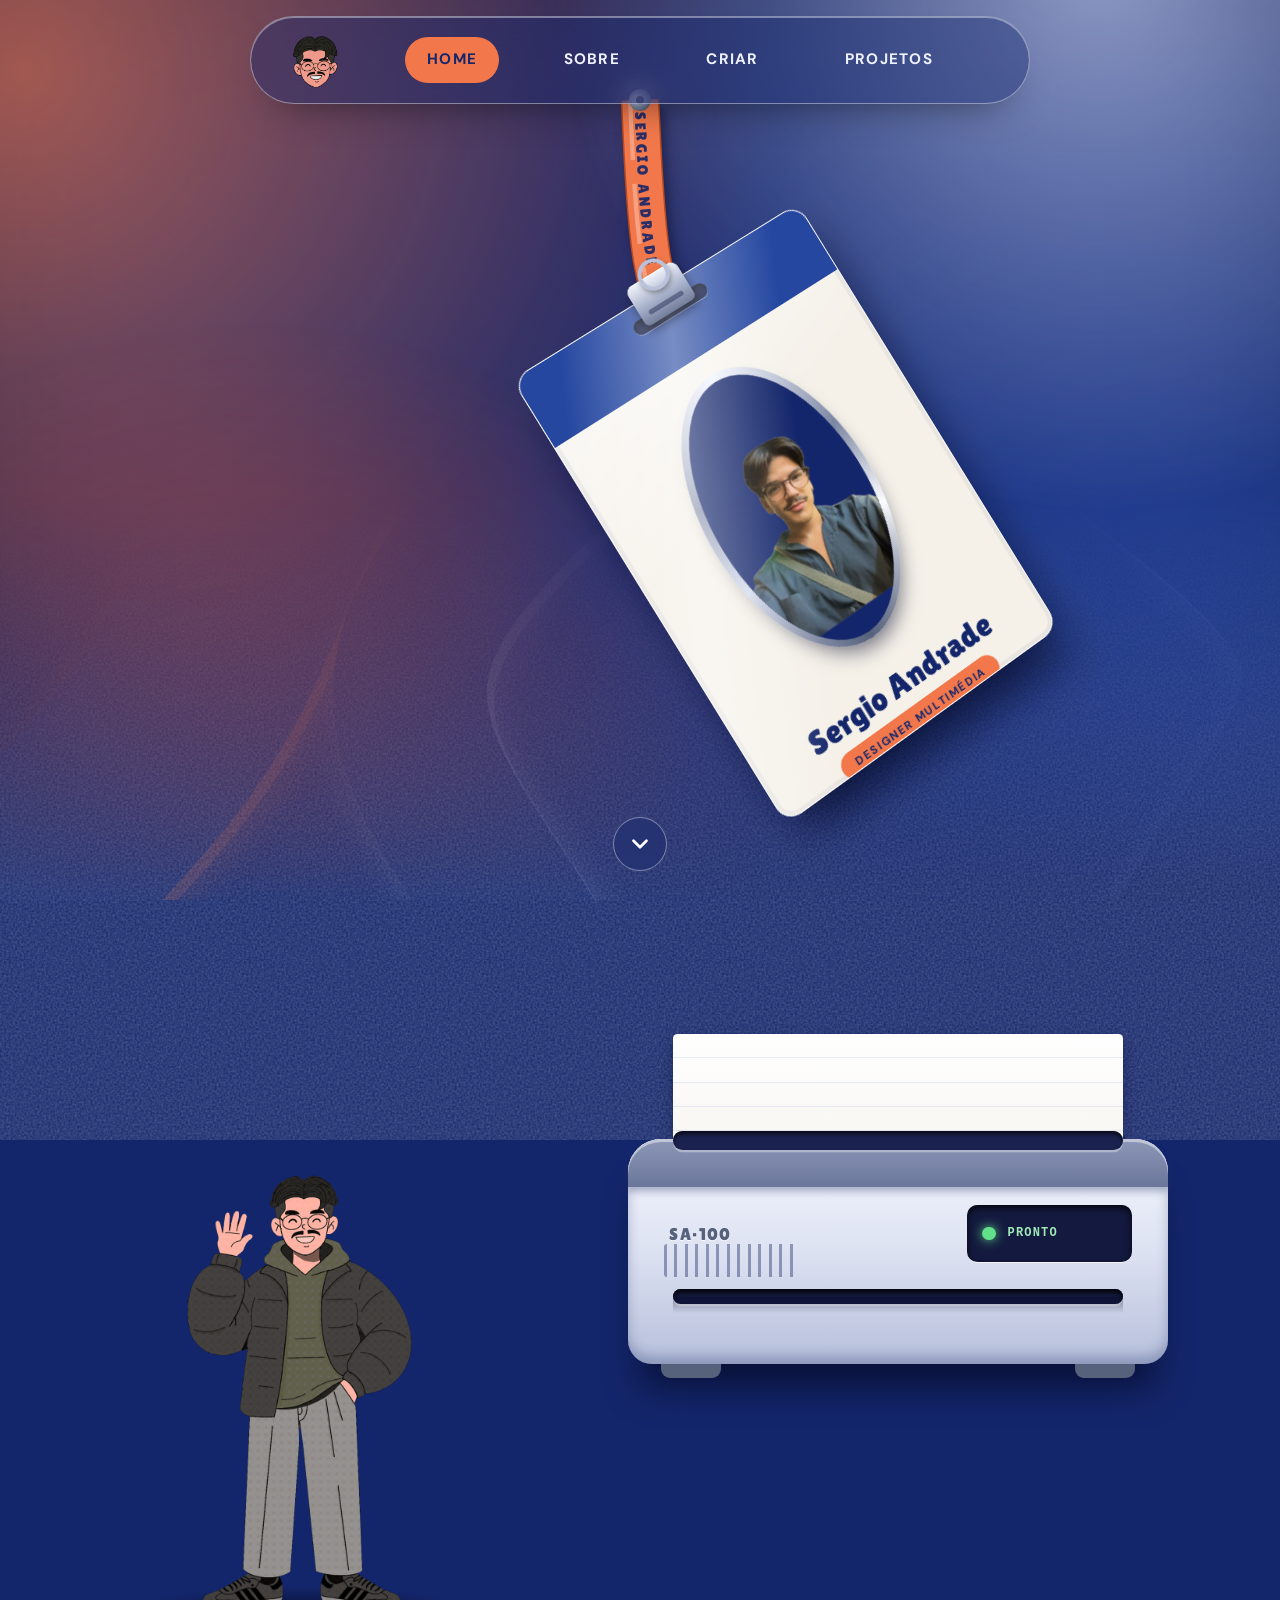
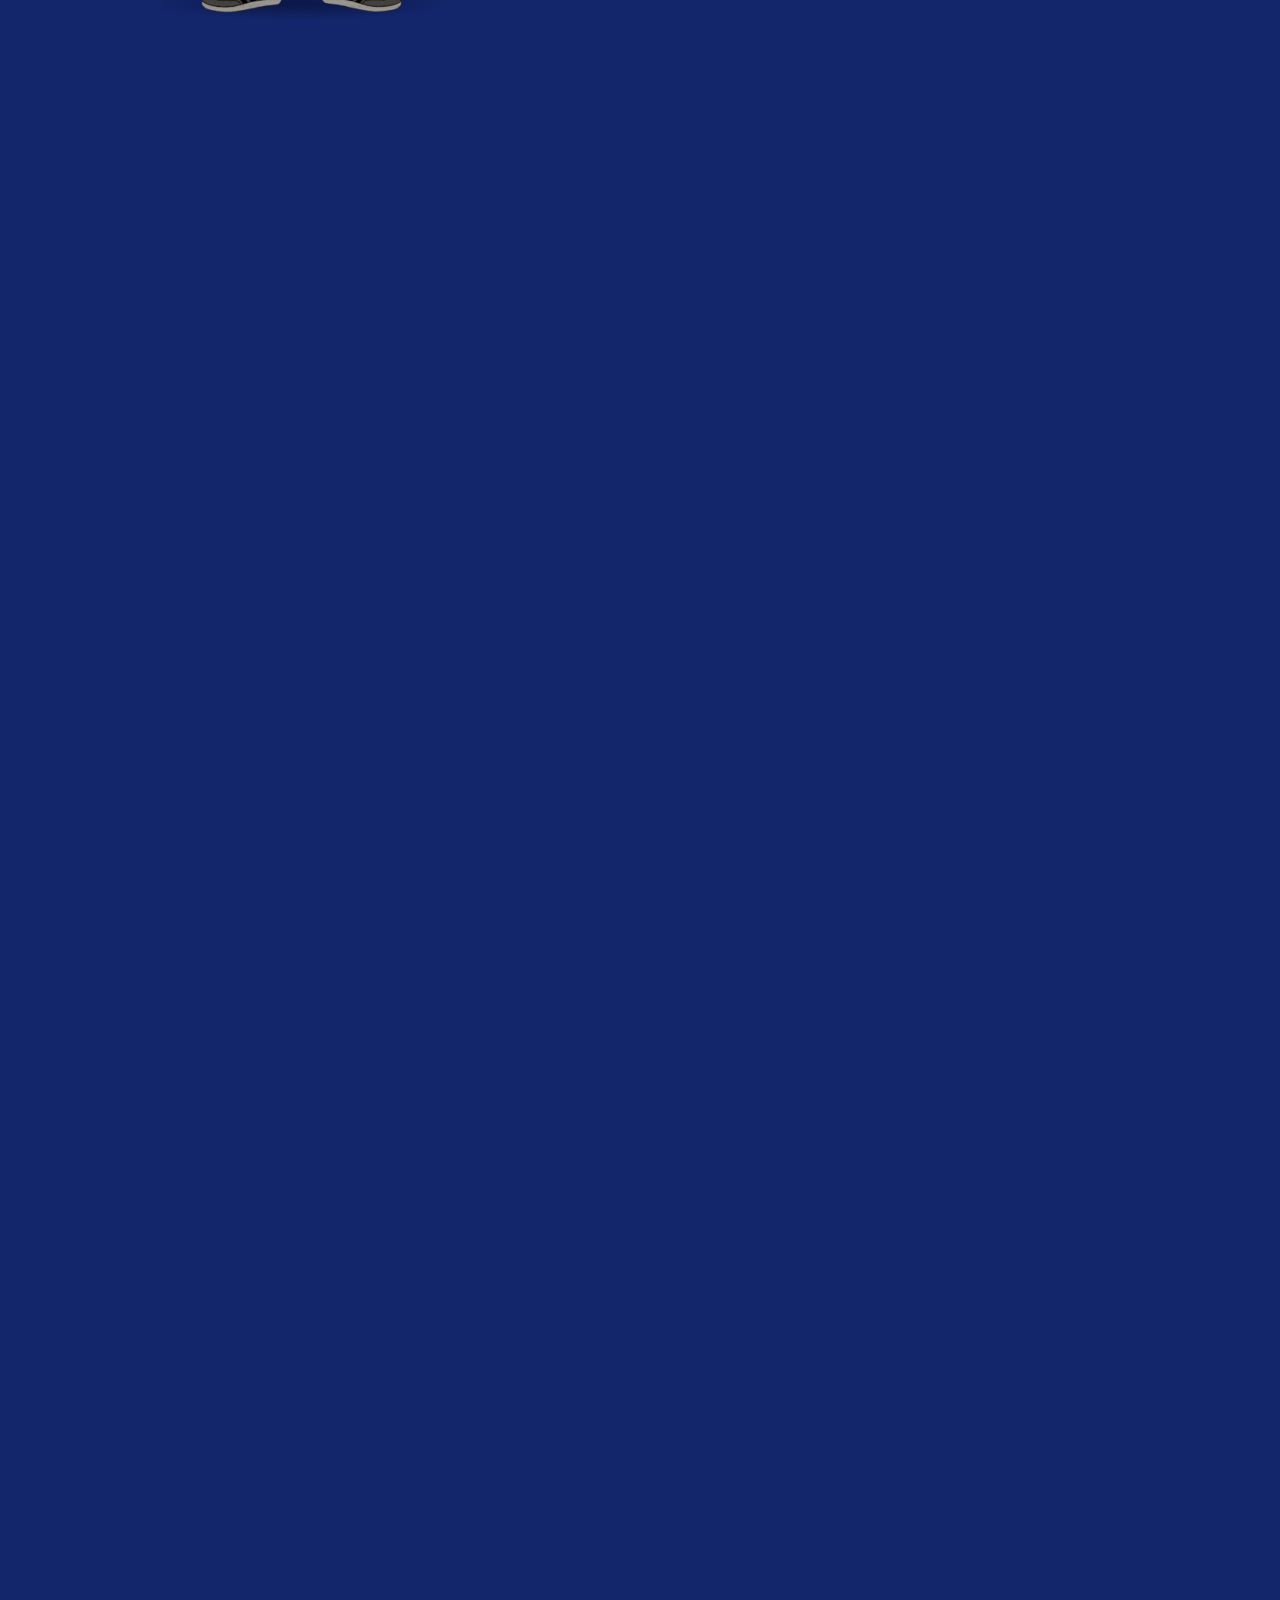
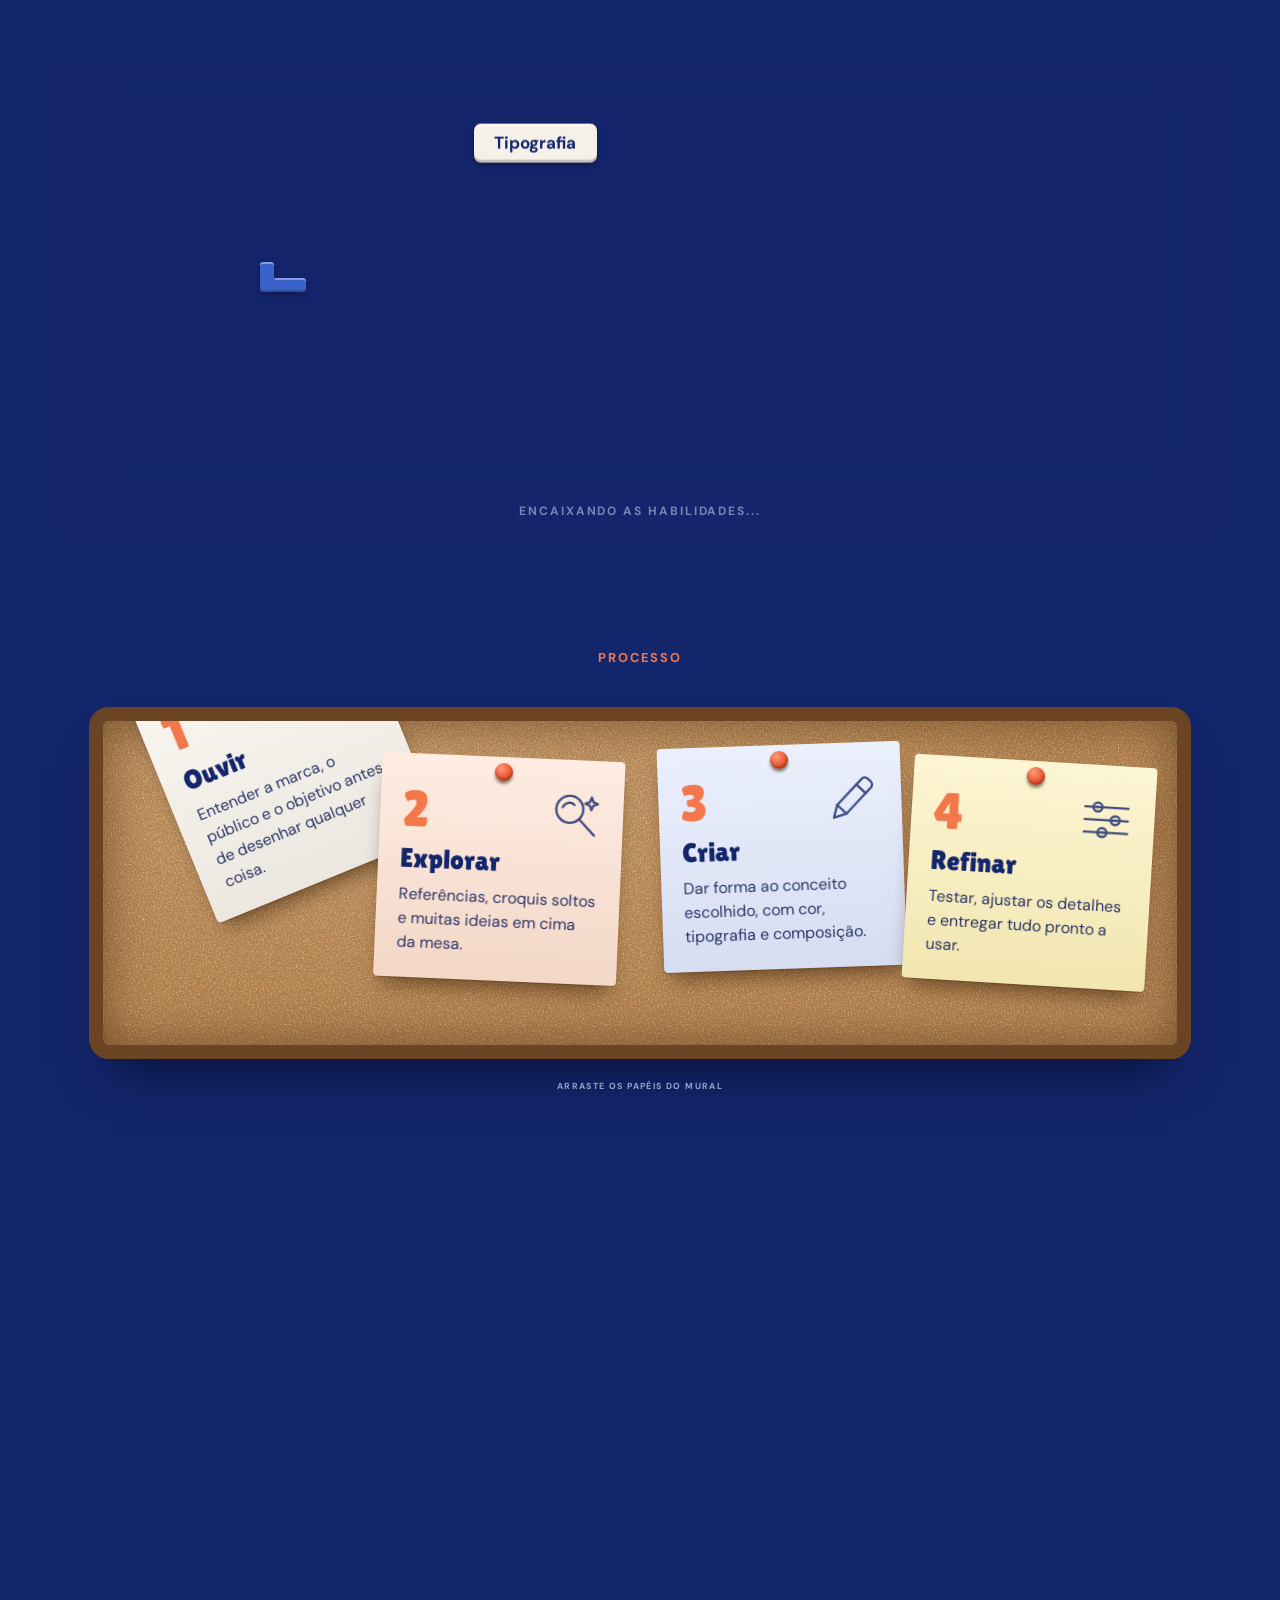
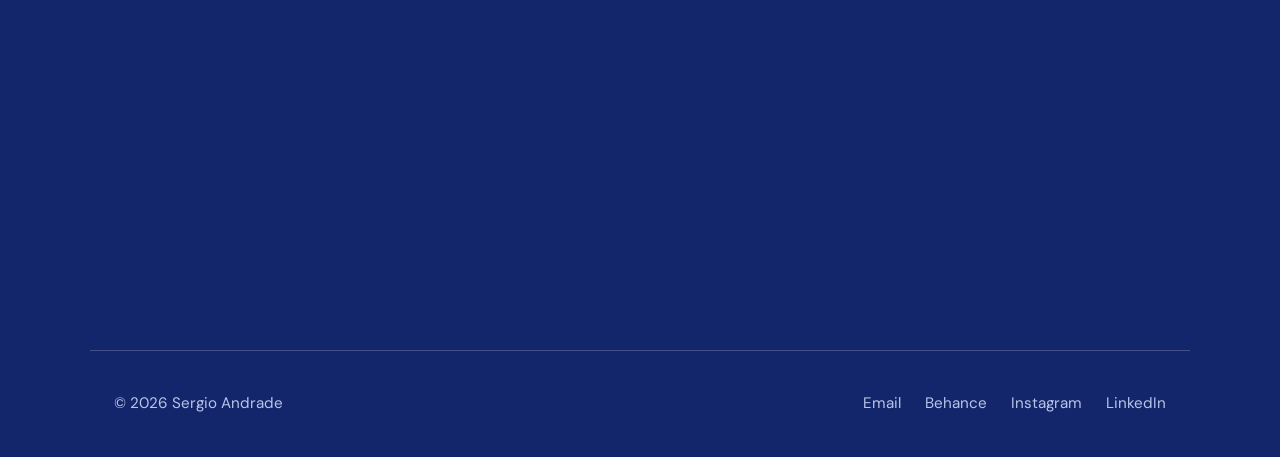
==== index.html @ f9511244 "maiores mudancas" ====
<!DOCTYPE html>
<html lang="pt">
<head>
  <meta charset="UTF-8">
  <meta name="viewport" content="width=device-width, initial-scale=1.0">
  <title>Sergio Andrade | Designer Multimédia</title>
  <meta name="description" content="Portfólio de Sergio Andrade, designer multimédia.">
  <link rel="icon" href="Assets/imgs/minha.logo.png">

  <link href="https://fonts.googleapis.com/css2?family=Lilita+One&family=DM+Sans:wght@400;500;700&display=swap" rel="stylesheet">
  <link rel="stylesheet" href="Assets/css/styles.css">

  
</head>
<body>

  <!-- FUNDO DE ONDAS (desenhado pelo JavaScript) -->
  <canvas id="ondas" class="ondas"></canvas>

  <!-- CURSOR PERSONALIZADO -->
  <div class="cursor" id="cursor">
    <div class="cursor-bola"><span class="cursor-texto">Ver</span></div>
  </div>

  <!-- MENU -->
  <header class="menu vidro">
    <a href="#home"><img class="logo" src="Assets/imgs/minha.logo.png" alt="Sergio Andrade"></a>

    <button class="botao-menu" id="botao-menu" aria-label="Abrir menu">☰</button>

    <nav id="links">
      <a href="#home">Home</a>
      <a href="#sobre">Sobre</a>
      <a href="#conversa">Criar</a>
      <a href="projetos.html">Projetos</a>
    </nav>
  </header>


  <!-- HOME -->
  <section id="home">
    <!-- PAREDE com luz de cima; o crachá está pendurado numa fita e projeta sombra -->
    <div class="parede" aria-hidden="true"></div>

    <div class="cracha-palco" id="crachaPalco">
      <svg class="corda" id="corda" aria-hidden="true">
        <defs>
          <radialGradient id="metalAncora" cx="35%" cy="30%" r="75%">
            <stop offset="0" stop-color="#fbfcff"/>
            <stop offset="0.55" stop-color="#9aa4c0"/>
            <stop offset="1" stop-color="#56617c"/>
          </radialGradient>
        </defs>
        <!-- fita do cordão: contorno, cor, brilho e o texto estampado -->
        <path class="fita-borda" data-fita fill="none"/>
        <path class="fita-corpo" data-fita fill="none"/>
        <path class="fita-brilho" data-fita fill="none"/>
        <path id="fitaGuia" data-fita fill="none" stroke="none"/>
        <text class="fita-texto"><textPath href="#fitaGuia" startOffset="6%">SERGIO ANDRADE · DESIGNER MULTIMÉDIA · SERGIO ANDRADE · DESIGNER MULTIMÉDIA · SERGIO ANDRADE ·</textPath></text>
        <!-- prego na parede onde a fita está presa -->
        <circle id="cordaAncora" r="11" fill="url(#metalAncora)"/>
        <circle id="cordaAncora2" r="4" fill="#3b4568"/>
      </svg>

      <div class="cracha" id="cracha">
        <div class="cracha-sombra" id="crachaSombra"></div>

        <div class="cracha-giro" id="crachaGiro" tabindex="0" aria-label="Crachá de Sergio Andrade. Clica ou carrega em Enter para virar.">

          <!-- FRENTE -->
          <div class="cara cara-frente">
            <div class="cracha-banda">
              <span class="cracha-furo"></span>
              <p class="cracha-topo"></p>
            </div>
            <div class="cracha-corpo">
              <div class="cracha-foto">
                <img src="Assets/imgs/minha foto perfil.png" alt="Foto de Sergio Andrade" draggable="false">
              </div>
              <h1 class="cracha-nome">Sergio Andrade</h1>
              <p class="cracha-funcao">Designer multimédia</p>
              <div class="cracha-fim">
                <div class="cracha-barras"></div>
                <p class="cracha-dica">Clica para virar ↻</p>
              </div>
            </div>
          </div>

          <!-- VERSO -->
          <div class="cara cara-verso">
            <div class="cracha-banda cracha-banda-laranja">
              <span class="cracha-furo"></span>
              <p class="cracha-topo">Contatos</p>
            </div>
            <div class="cracha-corpo">
              <h2 class="cracha-titulo">Vamos conversar?</h2>
              <p class="cracha-lema">Experimentar, testar e evoluir.</p>
              <ul class="cracha-lista">
                <li><small>Email</small><a href="Sergioa.sf@icloud.com">Sergioa.sf@icloud.com</a></li>
                <li><small>Behance</small><a href="https://www.behance.net/sergioasf" target="_blank" rel="noopener">behance.net/sergioasf</a></li>
                <li><small>Instagram</small><a href="https://www.instagram.com/bysergio.a/" target="_blank" rel="noopener">@bysergio.a</a></li>
                <li><small>LinkedIn</small><a href="https://www.linkedin.com/in/sergioasf/" target="_blank" rel="noopener">in/sergioasf</a></li>
              </ul>
              <div class="cracha-fim">
                <div class="cracha-barras"></div>
                <p class="cracha-dica">Clica para virar ↻</p>
              </div>
            </div>
          </div>
        </div>

        <!-- Mola metálica por cima (não vira com o crachá) -->
        <div class="cracha-clip" aria-hidden="true"></div>
      </div>
    </div>

    <!-- Seta que leva ao Sobre -->
    <a href="#sobre" class="seta-baixo" aria-label="Ver sobre mim">
      <svg viewBox="0 0 24 24" width="26" height="26" fill="none" stroke="currentColor" stroke-width="2.5" stroke-linecap="round" stroke-linejoin="round">
        <path d="M6 9l6 6 6-6"/>
      </svg>
    </a>
  </section>

  <!-- SOBRE -->
  <section id="sobre">
    <!-- Palco fixo: a página pára aqui e o scroll controla a impressão -->
    <div class="sobre-palco">
    <div class="sobre-layout">
      <!-- Lado esquerdo: o teu gif com sombra no chão -->
      <div class="sobre-personagem entrada-esquerda">
        <img class="sobre-gif" src="Assets/imgs/meu.gif.gif" alt="Animação do meu personagem">
      </div>

      <!-- Lado direito: impressora. O scroll puxa a folha e imprime o texto -->
      <div class="impressora entrada-direita">
        <div class="imp-cena" id="impCena">

          <!-- Folha em branco (sai por trás da impressora) -->
          <div class="imp-folha" id="impFolha" aria-hidden="true"></div>

          <!-- Corpo da impressora -->
          <div class="imp-corpo" id="impCorpo">
            <span class="imp-bocal"></span>
            <div class="imp-tampa"></div>
            <span class="imp-marca">SA&middot;100</span>
            <div class="imp-ventilas"></div>
            <div class="imp-painel">
              <span class="imp-led"></span>
              <span class="imp-lcd" id="impLcd">PRONTO</span>
            </div>
            <span class="imp-fenda"></span>
          </div>

          <!-- Folha impressa (sai pela fenda da frente) -->
          <div class="imp-saida" id="impSaida">
            <div class="imp-papel" id="impPapel">
              <p class="rotulo">Sobre mim</p>
              <h2>Olá, sou o Sergio</h2>
              <p>O design, para mim, é uma forma de transformar ideias em experiências visuais. É explorar, experimentar e encontrar novas maneiras de comunicar aquilo que nem sempre precisa de ser dito com palavras.</p>
              <p>Mais do que seguir uma fórmula, acredito no processo de experimentar, testar e evoluir. Cada projeto é uma oportunidade de aprender algo novo.</p>
              <p class="imp-assinatura">Sergio</p>
            </div>
          </div>
        </div>
      </div>
    </div>
    </div>
  </section>

  <!-- O QUE FAÇO 
  <section id="servicos" class="sobre-extra">
    <div class="titulo-secao entrada-baixo">
      <p class="rotulo">O que faço</p>
      <h2>Design com intenção</h2>
    </div>

    <div class="grelha-servicos">
      <article class="servico vidro entrada-baixo">
        <span class="servico-numero">01</span>
        <h3>Identidade visual</h3>
        <p>Logótipos e sistemas de marca com personalidade, pensados para funcionar em qualquer lugar.</p>
      </article>

      <article class="servico vidro entrada-baixo">
        <span class="servico-numero">02</span>
        <h3>Ilustração</h3>
        <p>Personagens e ilustrações autorais que dão voz e carácter a uma marca ou a uma história.</p>
      </article>

      <article class="servico vidro entrada-baixo">
        <span class="servico-numero">03</span>
        <h3>Cartazes</h3>
        <p>Afiches e peças gráficas com tipografia forte e composição que se destaca à primeira vista.</p>
      </article>

      <article class="servico vidro entrada-baixo">
        <span class="servico-numero">04</span>
        <h3>Design editorial</h3>
        <p>Livros, revistas e peças em que o texto e a imagem se organizam de forma clara e bonita.</p>
      </article>
    </div>
  </section>-->

  <!-- HABILIDADES -->
  <section id="habilidades" class="sobre-extra">
    <div class="titulo-secao entrada-baixo">
      <p class="rotulo">Habilidades</p>
    </div>

    <div class="caixa-tags-ext entrada-baixo">
      <div class="caixa-tags vidro" id="caixaTags">
        <!--
          COMO ADICIONAR UMA HABILIDADE:
          copia uma linha <li> abaixo e muda só o texto. Cada <li> vira uma peça do Tetris.
          data-forma escolhe o formato da peça: I, O, T, L, J, S ou Z
          (podes deixar o data-forma de fora e o site escolhe sozinho).
        -->
        <ul class="tags-lista" id="tagsLista" aria-label="Habilidades">
          <li class="tag" data-forma="L">Identidade visual</li>
          <li class="tag" data-forma="T">Branding</li>
          <li class="tag" data-forma="J">Ilustrações</li>
          <li class="tag" data-forma="S">Design editorial</li>
          <li class="tag" data-forma="L">UX</li>
          <li class="tag" data-forma="J">UI</li>
          <li class="tag" data-forma="Z">Motion design</li>
          <li class="tag" data-forma="J">Marketing digital</li>
          <li class="tag" data-forma="L">Cartazes</li>
          <li class="tag" data-forma="I">Tipografia</li>
          <li class="tag" data-forma="T">Programação</li>
          <li class="tag" data-forma="L">Landing pages</li>
          <li class="tag" data-forma="T">Idealização de marca</li>
        </ul>
      </div>
      <p class="tags-dica" id="tagsDica">Cada habilidade é uma peça</p>
    </div>
  </section>




        

  <!-- PROCESSO -->
  <section id="processo" class="sobre-extra">
    <div class="titulo-secao entrada-baixo">
      <p class="rotulo">Processo</p>
    </div>

    <!--
      MURAL DO PROCESSO: cada <li> vira um papel preso na cortiça.
      Para adicionar um passo, copia um <li> e muda o texto.
      data-icone escolhe o desenho à mão: ouvir, explorar, criar ou refinar.
    -->
    <ol class="processo-lista">
      <li class="passo vidro entrada-baixo" data-icone="ouvir">
        <span class="passo-numero">1</span>
        <h3>Ouvir</h3>
        <p>Entender a marca, o público e o objetivo antes de desenhar qualquer coisa.</p>
      </li>
      <li class="passo vidro entrada-baixo" data-icone="explorar">
        <span class="passo-numero">2</span>
        <h3>Explorar</h3>
        <p>Referências, croquis soltos e muitas ideias em cima da mesa.</p>
      </li>
      <li class="passo vidro entrada-baixo" data-icone="criar">
        <span class="passo-numero">3</span>
        <h3>Criar</h3>
        <p>Dar forma ao conceito escolhido, com cor, tipografia e composição.</p>
      </li>
      <li class="passo vidro entrada-baixo" data-icone="refinar">
        <span class="passo-numero">4</span>
        <h3>Refinar</h3>
        <p>Testar, ajustar os detalhes e entregar tudo pronto a usar.</p>
      </li>
    </ol>
  </section>

  <!-- BOTÃO SECUNDÁRIO: VER PROJETOS (Fora dos blocos) -->
  <section class="secao-botao-projetos entrada-baixo">
    <a class="botao botao-vidro botao-grande" href="projetos.html">Ver projetos</a>
  </section>

  <!-- CONVITE FINAL -->
  <section id="conversa" class="sobre-extra">
    <div class="cta correio vidro entrada-baixo">

      <!-- Contacto direto: fica sempre visível, sem precisar de girar nada -->
      <div class="correio-texto">
        <h2>Vamos criar algo juntos?</h2>
        <p>Tem um projeto em mente? Conta a sua ideia e vemos como desenvolver ela!</p>
        <div class="cta-botoes">
          <a class="botao" href="mailto:o-teu-email@exemplo.com">Enviar email</a>
          <a class="botao botao-vidro" href="https://www.behance.net/sergioasf" target="_blank" rel="noopener">Ver Behance</a>
        </div>
        <p class="correio-dica" id="correioDica">Gire a manivela do correio &#8635;</p>
      </div>

      <!-- Caixa de correio com manivela -->
      <div class="correio-cena" id="correioCena">
        <svg class="correio-svg" id="correioSvg" viewBox="0 -70 440 510" aria-hidden="true" focusable="false">
          <defs>
            <linearGradient id="gAzul" x1="0" y1="0" x2="1" y2="1">
              <stop offset="0" stop-color="#3a62c8"/>
              <stop offset="0.55" stop-color="#2547a0"/>
              <stop offset="1" stop-color="#14266b"/>
            </linearGradient>
            <linearGradient id="gMadeira" x1="0" y1="0" x2="1" y2="0">
              <stop offset="0" stop-color="#9a6a3c"/>
              <stop offset="0.5" stop-color="#7a4e2a"/>
              <stop offset="1" stop-color="#5a371c"/>
            </linearGradient>
            <radialGradient id="gMetal" cx="0.35" cy="0.3" r="0.8">
              <stop offset="0" stop-color="#fbfcff"/>
              <stop offset="0.5" stop-color="#9aa4c0"/>
              <stop offset="1" stop-color="#56617c"/>
            </radialGradient>
            <radialGradient id="gLaranja" cx="0.35" cy="0.3" r="0.8">
              <stop offset="0" stop-color="#ffb08f"/>
              <stop offset="0.55" stop-color="#f2784b"/>
              <stop offset="1" stop-color="#b3431c"/>
            </radialGradient>
            <clipPath id="cortaCarta"><rect x="-20" y="-120" width="480" height="218"/></clipPath>
          </defs>

          <ellipse cx="175" cy="428" rx="125" ry="11" fill="rgba(5,10,40,0.35)"/>

          <!-- poste -->
          <rect x="155" y="262" width="40" height="166" fill="url(#gMadeira)"/>
          <rect x="150" y="258" width="50" height="14" rx="3" fill="#5a371c"/>

          <g id="correioTremer">
            <!-- corpo -->
            <path d="M40 270 V160 C40 110 95 88 175 88 C255 88 310 110 310 160 V270 Z" fill="url(#gAzul)"/>
            <path d="M52 262 V162 C52 122 100 102 175 102" fill="none" stroke="rgba(255,255,255,0.22)" stroke-width="6" stroke-linecap="round"/>
            <path d="M40 252 H310 V270 H40 Z" fill="rgba(0,0,0,0.25)"/>
            <path d="M70 262 V168 C70 138 110 122 175 122 C240 122 280 138 280 168 V262" fill="none" stroke="rgba(255,255,255,0.18)" stroke-width="3"/>
            <rect x="105" y="188" width="140" height="38" rx="6" fill="#e8c36a" stroke="#a87a1e" stroke-width="2"/>
            <text x="175" y="216" text-anchor="middle" font-family="'Lilita One', sans-serif" font-size="25" fill="#7a4e2a" letter-spacing="2">CORREIO</text>

            <!-- fenda por onde saem as cartas -->
            <ellipse cx="175" cy="94" rx="62" ry="7" fill="#0b1442"/>
            <ellipse cx="175" cy="92.5" rx="62" ry="5" fill="none" stroke="rgba(255,255,255,0.3)" stroke-width="1.5"/>

            <!-- carta: só se vê acima da fenda -->
            <g clip-path="url(#cortaCarta)">
              <g id="cartaSVG">
                <rect x="127" y="100" width="96" height="120" rx="3" fill="#f5f1e9" stroke="rgba(20,38,107,0.3)"/>
                <path d="M127 100 L175 150 L223 100" fill="none" stroke="rgba(20,38,107,0.25)" stroke-width="1.5"/>
                <circle cx="175" cy="150" r="13" fill="#e8532c"/>
                <circle cx="175" cy="150" r="8" fill="none" stroke="rgba(255,255,255,0.5)"/>
                <rect x="196" y="106" width="20" height="24" fill="#f2784b"/>
                <rect x="199" y="109" width="14" height="18" fill="none" stroke="rgba(255,255,255,0.7)" stroke-dasharray="2 2"/>
              </g>
            </g>

            <!-- bandeira: sobe quando a carta sai -->
            <g id="bandeira">
              <rect x="36" y="205" width="8" height="78" rx="3" fill="#b9c2dc"/>
              <rect x="25" y="270" width="30" height="20" rx="3" fill="#f2784b"/>
            </g>
            <circle cx="40" cy="205" r="7" fill="url(#gMetal)"/>

            <!-- manivela -->
            <path id="manivelaDica" d="M371.3 153.6 A80 80 0 0 1 371.3 256.4" fill="none" stroke="#f2784b" stroke-width="3" stroke-dasharray="4 7" stroke-linecap="round"/>
            <path id="manivelaSeta" d="M362 262 L374 258 L368 247" fill="none" stroke="#f2784b" stroke-width="3" stroke-linecap="round" stroke-linejoin="round"/>
            <circle cx="310" cy="205" r="30" fill="url(#gMetal)" stroke="#3b4568" stroke-width="2"/>
            <g id="manivelaGira">
              <rect x="302" y="198" width="66" height="14" rx="7" fill="url(#gMetal)" stroke="#3b4568" stroke-width="1.5"/>
              <circle cx="368" cy="205" r="14" fill="url(#gLaranja)" stroke="#7a2e10" stroke-width="1.5"/>
              <circle cx="364" cy="200" r="4" fill="rgba(255,255,255,0.55)"/>
            </g>
            <circle cx="310" cy="205" r="9" fill="#2b3566"/>
          </g>
        </svg>

        <!-- área onde se pega na manivela (rato, dedo ou teclado) -->
        <div class="manivela-alvo" id="manivelaAlvo" role="button" tabindex="0"
             aria-label="Girar a manivela para tirar uma carta do correio"></div>
      </div>
    </div>

    <!-- Carta ampliada. Para mudar o conteúdo, edita os <article> abaixo. -->
    <div class="carta-overlay" id="cartaOverlay" aria-hidden="true">
      <div class="carta" id="carta" role="dialog" aria-modal="true" aria-label="Carta do correio">
        <div class="carta-fechada" aria-hidden="true"><span class="carta-selo">S</span></div>
        <div class="carta-aberta">
          <button type="button" class="carta-fechar" id="cartaFechar" aria-label="Fechar carta">&times;</button>

          <!-- Carta 1: contactos -->
          <article class="carta-conteudo">
            <p class="rotulo">Carta 1 &middot; Contactos</p>
            <h2>Vamos criar algo juntos?</h2>
            <p>Me conta a sua ideia. Respondo assim que possível.</p>
            <ul class="carta-contactos">
              <li>
                <small>Email</small>
                <a href="mailto:o-teu-email@exemplo.com">Sergioa.sf@icloud.com</a>
                <button type="button" class="carta-copiar" data-copiar="o-teu-email@exemplo.com">Copiar</button>
              </li>
              <li><small>Behance</small><a href="https://www.behance.net/sergioasf" target="_blank" rel="noopener">behance.net/sergioasf</a></li>
              <li><small>Instagram</small><a href="https://www.instagram.com/bysergio.a/" target="_blank" rel="noopener">@bysergio.a</a></li>
              <li><small>LinkedIn</small><a href="https://www.linkedin.com/in/sergioasf/" target="_blank" rel="noopener">in/sergioasf</a></li>
            </ul>
            <p class="carta-assinatura">Sergio</p>
          </article>

          <!-- Carta 2: projetos -->
          <article class="carta-conteudo" hidden>
            <p class="rotulo">Carta 2 &middot; Projetos</p>
            <h2>Quer ver o que já fiz?</h2>
            <p>Identidades, ilustrações, cartazes e mais. Passa pela galeria de projetos e vê como cada ideia ganhou forma.</p>
            <a class="botao carta-botao" href="projetos.html">Ver projetos</a>
            <p class="carta-assinatura">Sergio</p>
          </article>
        </div>
      </div>
    </div>
  </section>



  <!-- RODAPÉ -->
  <footer>
    <p>© <span id="ano"></span> Sergio Andrade</p>
    <nav class="redes">
      <a href="mailto:o-teu-email@exemplo.com">Email</a>
      <a href="https://www.behance.net/sergioasf" target="_blank" rel="noopener">Behance</a>
      <a href="https://www.instagram.com/bysergio.a/?utm_source=ig_web_button_share_sheet" target="_blank" rel="noopener">Instagram</a>
      <a href="https://www.linkedin.com/in/sergioasf/" target="_blank" rel="noopener">LinkedIn</a>
    </nav>
  </footer>

  <script src="Assets/JS/script.js"></script>
</body>
</html>
---- Assets/css/styles.css ----
/* ---------- CORES E FONTES ---------- */
:root {
  --azul: #2547a0;
  --azul-escuro: #14266b;
  --laranja: #f2784b;
  --claro: #eef2ff;
  --lilas: #b9c4e8;

  --fonte-titulo: "Lilita One", sans-serif;
  --fonte-texto: "DM Sans", sans-serif;
}

/* ---------- BASE ---------- */
* {
  box-sizing: border-box;
  margin: 0;
  padding: 0;
}

html {
  scroll-behavior: smooth;
}

body {
  font-family: var(--fonte-texto);
  font-size: 18px;
  line-height: 1.7;
  color: var(--claro);
  background: var(--azul-escuro);
  overflow-x: hidden;
  position: relative;
}

/* Textura granulada */
body::before {
  content: "";
  position: fixed;
  inset: -240px 0;
  z-index: -1;
  pointer-events: none;
  opacity: 0.26;
  background-image: url("data:image/svg+xml,%3Csvg xmlns='http://www.w3.org/2000/svg' width='240' height='240'%3E%3Cfilter id='n'%3E%3CfeTurbulence type='fractalNoise' baseFrequency='.45' numOctaves='3' stitchTiles='stitch'/%3E%3CfeColorMatrix values='0 0 0 0 1 0 0 0 0 1 0 0 0 0 1 0 0 0 .9 0'/%3E%3C/filter%3E%3Crect width='100%25' height='100%25' filter='url(%23n)'/%3E%3C/svg%3E");
  transform: translateY(calc(var(--grao, 0px) * -1));
  will-change: transform;
}

/* ---------- ONDAS 3D NO FUNDO (desenhadas pelo JavaScript) ---------- */
.ondas {
  position: fixed;
  top: 0;
  left: 0;
  width: 100%;
  height: 100%;
  z-index: -2;
  pointer-events: none;
  opacity: 0.18;
  transition: opacity 0.6s ease;
}

/* Nas páginas com esta classe as ondas ficam escondidas */
.sem-circulos .ondas {
  opacity: 0;
}

/* ---------- ELEMENTOS GERAIS ---------- */
img {
  display: block;
  max-width: 100%;
}

a {
  color: inherit;
}

p {
  margin-bottom: 1rem;
}

::selection {
  background: var(--laranja);
  color: var(--azul-escuro);
}

a:focus-visible,
button:focus-visible {
  outline: 3px solid var(--laranja);
  outline-offset: 3px;
}

h2 {
  font-family: var(--fonte-titulo);
  font-weight: 400;
  color: #fff;
  font-size: 3.6rem;
  line-height: 1.05;
  margin-bottom: 1.5rem;
}

section {
  padding: 6rem 1.5rem;
  max-width: 1100px;
  margin: 0 auto;
  position: relative;
}

/* Rótulos: FERRAMENTAS e DESCRIÇÃO */
.rotulo,
.texto-projeto .descrip {
  font-family: var(--fonte-texto);
  font-size: 0.8rem;
  font-weight: 700;
  letter-spacing: 0.16em;
  line-height: 1.4;
  text-transform: uppercase;
  color: var(--laranja);
  margin-top: 0;
  margin-bottom: 0.6rem;
  text-align: center; /* <-- Adiciona esta linha */
  
}


/* ---------- EFEITO DE VIDRO ---------- */
.vidro {
  background: rgba(20, 38, 107, 0.4);
  border: 1px solid rgba(255, 255, 255, 0.4);
  border-radius: 32px;
  backdrop-filter: blur(14px);
  box-shadow:
    inset 0 1px 0 rgba(255, 255, 255, 0.4),
    0 20px 40px -25px rgba(0, 0, 0, 0.6);
}

/* ---------- MENU ---------- */
.menu {
  position: fixed;
  top: 16px;
  left: 50%;
  transform: translateX(-50%);
  z-index: 10;
  width: min(92%, 780px);
  height: 88px;
  padding: 0 2rem 0 7rem; /* Deixa espaço à esquerda para a logo */
  border-radius: 999px;
  display: flex;
  align-items: center;
  justify-content: flex-end; /* Empurra os links para o espaço da direita */
  transition: background 0.3s, box-shadow 0.3s;
}

.menu.rolou {
  background: rgba(20, 38, 107, 0.75);
  box-shadow:
    inset 0 1px 0 rgba(255, 255, 255, 0.4),
    0 20px 40px -20px rgba(0, 0, 0, 0.8);
}

.logo {
  position: absolute;
  left: 1.8rem;
  top: 50%;
  transform: translateY(-50%);
  height: 90px;
  width: auto;
}

.menu nav {
  position: static; /* Remove o posicionamento absoluto antigo */
  transform: none;
  display: flex;
  align-items: center;
  justify-content: space-evenly; /* Distribui os botões proporcionalmente no espaço livre */
  width: 100%;
}

.menu nav a {
  display: inline-block;
  padding: 0.6rem 1.4rem; /* Padding ligeiramente menor */
  border-radius: 999px;
  text-decoration: none;
  font-weight: 700;
  font-size: 0.95rem; /* Letras ligeiramente menores (era 1.1rem) */
  letter-spacing: 0.08em;
  text-transform: uppercase;
  transition: background 0.25s, color 0.25s;
}

.menu nav a:hover,
.menu nav a.ativo {
  background: var(--laranja);
  color: var(--azul-escuro);
}

.botao-menu {
  display: none;
  font-size: 1.6rem;
  color: var(--claro);
  background: none;
  border: none;
  cursor: pointer;
}


/* ---------- HOME ---------- */
#home {
  min-height: 100vh;
  display: flex;
  flex-direction: column;
  align-items: center;
  justify-content: center;
  gap: 1.5rem;
  text-align: center;
  padding: 7rem 1.5rem 6rem;
}

.nome {
  width: auto;
  height: clamp(110px, 24vh, 240px);
  max-width: 90%;
  object-fit: contain;
}

.etiqueta {
  padding: 0.6rem 1.8rem;
  margin: 2rem 0 0;  
  border-radius: 999px;
  font-size: 0.9rem;
  font-weight: 700;
  letter-spacing: 0.12em;
  text-transform: uppercase;
}

/* Foto circular */
/* ---------- HOME (Com perspetiva 3D) ---------- */
#home {
  /* ... (mantém o display flex, justify-center, etc. que já tinhas) ... */
  perspective: 1500px; /* Dá profundidade para o efeito de inclinação */
}

/* --- O Anel / Elemento Reativo Completo --- */
.anel {
  position: relative;
  width: clamp(160px, 32vh, 290px);   
  aspect-ratio: 1;
  padding: 12px;
  border-radius: 50%;
  
  /* Teu gradiente cónico metálico */
  background: conic-gradient(
    #f2f5ff,
    #7b86a2,
    #fbfcff,
    #56617c,
    #d3daec,
    #8993ad,
    #f2f5ff
  );
  
  /* Sombra base suave */
  box-shadow: 0 20px 40px -10px rgba(0, 0, 0, 0.6);
  
  /* Garante o render 3D e aplica transição física muito suave */
  transform-style: preserve-3d;
  transition: transform 0.6s cubic-bezier(0.2, 1, 0.3, 1), box-shadow 0.6s ease;
  
  /* Animação de entrada original */
  animation: subir 0.9s ease 0.15s both;
  cursor: pointer;
}

/* Pseudo-elemento para o "Glow" Orgânico (atrás do anel) */
.anel::after {
  content: '';
  position: absolute;
  inset: -10px;
  border-radius: 50%;
  background: radial-gradient(circle at center, rgba(242, 120, 75, 0.15) 0%, rgba(242, 120, 75, 0) 70%);
  opacity: 0;
  transition: opacity 0.5s ease, transform 0.6s cubic-bezier(0.2, 1, 0.3, 1);
  filter: blur(20px);
  pointer-events: none;
  transform: translateZ(-1px); /* Fica atrás */
}

.anel img {
  width: 100%;
  height: 100%;
  object-fit: cover;
  object-position: 78% 50%;
  border-radius: 50%;
  background-color: var(--azul-escuro);
  display: block;
}

/* --- EFEITO PARALLAX REATIVO NO HOVER --- */
.anel:hover {
  /* Inclinação suave e subida do elemento */
  transform: translateY(-8px) rotateX(10deg) rotateY(-5deg) scale(1.02);
  
  /* Sombra mais profunda e deslocada */
  box-shadow: 0 35px 70px -15px rgba(0, 0, 0, 0.7);
}

/* Ativa e desloca o "Glow" no hover */
.anel:hover::after {
  opacity: 1;
  transform: translateZ(-2px) translate(5px, 10px); /* Desloca o brilho orgânico */
}


.nome,
.etiqueta,
.anel {
  animation: subir 0.9s ease both;
}

.etiqueta {
  animation-delay: 0.3s;     
}

.anel {
  animation-delay: 0.15s;    
}

@keyframes subir {
  from {
    opacity: 0;
    transform: translateY(20px);
  }
}

/* ---------- SETA PARA BAIXO ---------- */
.seta-baixo {
  position: absolute;
  bottom: 1.8rem;
  left: 0;
  right: 0;
  margin: 0 auto;
  width: 54px;
  height: 54px;
  display: flex;
  align-items: center;
  justify-content: center;
  border-radius: 50%;
  border: 1px solid rgba(255, 255, 255, .4);
  background: rgba(20, 38, 107, .4);
  backdrop-filter: blur(10px);
  -webkit-backdrop-filter: blur(10px);
  color: #fff;
  text-decoration: none;
  animation: aparecerSeta 1s ease 1s both, saltarSeta 2.2s ease-in-out 2s infinite;
  transition: background .3s, border-color .3s;
}

.seta-baixo:hover {
  background: #f2784b;
  border-color: #f2784b;
}

@keyframes aparecerSeta {
  from { opacity: 0; }
  to   { opacity: 1; }
}

@keyframes saltarSeta {
  0%, 100% { transform: translateY(0); }
  50%      { transform: translateY(8px); }
}

/* ---------- SOBRE ---------- */
#sobre {
  max-width: none;
  min-height: 100vh;
  padding: 9rem clamp(1.5rem, 5vw, 5rem) 5rem;
  display: flex;
  align-items: center;
}

.sobre-layout {
  width: 100%;
  max-width: 1150px;
  margin: 0 auto;
  display: grid;
  grid-template-columns: 1fr 1fr;
  gap: 3rem;
  align-items: center;
}

.sobre-personagem {
  position: relative;
  justify-self: center;
  max-width: 100%;
}

.sobre-personagem::after {
  content: "";
  position: absolute;
  left: 50%;
  bottom: 1%;
  transform: translateX(-50%);
  width: 65%;
  height: 7%;
  border-radius: 50%;
  background: radial-gradient(
    ellipse at center,
    rgba(5, 10, 40, 0.55),
    transparent 70%
  );
}

.sobre-gif {
  position: relative;
  z-index: 1;
  display: block;
  width: auto;
  height: auto;
  max-width: 100%;
  max-height: 500px;
}

.sobre-caixa {
  min-height: 470px;
  padding: 3rem;
  display: flex;
  flex-direction: column;
  justify-content: center;
}

.sobre-caixa p {
  font-size: 1.1rem;
  color: #dfe6fb;
}

.sobre-caixa .rotulo {
  font-size: 0.8rem;
  color: var(--laranja);
}

/* ---------- SOBRE: SECÇÕES NOVAS ---------- */
.sobre-extra {
  max-width: 1150px;
  padding: 4rem 1.5rem;
}

.sobre-extra .titulo-secao {
  margin-bottom: 2.5rem;
}

.sobre-extra .titulo-secao h2 {
  font-size: 3rem;
  margin-bottom: 0;
}

/* Mantém a animação de entrada e acrescenta a transição do hover */
.sobre-extra .escondido {
  transition: opacity 0.8s, transform 0.8s, background 0.3s, border-color 0.3s;
}

/* Títulos pequenos dentro dos cartões */
.servico h3,
.passo h3,
.painel h3 {
  font-family: var(--fonte-titulo);
  font-weight: 400;
  font-size: 1.7rem;
  line-height: 1.1;
  color: #fff;
  margin: 0 0 0.8rem;
}

.servico p,
.passo p {
  margin: 0;
  font-size: 1rem;
  color: #dfe6fb;
}

/* O que faço */
.grelha-servicos {
  display: grid;
  grid-template-columns: repeat(auto-fit, minmax(240px, 1fr));
  gap: 1.5rem;
}

.servico {
  padding: 2rem;
  border-radius: 28px;
}

.servico:hover {
  background: rgba(37, 71, 160, 0.55);
  border-color: var(--laranja);
}

.servico-numero {
  display: block;
  margin-bottom: 1rem;
  font-size: 0.8rem;
  font-weight: 700;
  letter-spacing: 0.16em;
  color: var(--laranja);
}

.grelha-servicos .servico:nth-child(2) { transition-delay: 0.1s; }
.grelha-servicos .servico:nth-child(3) { transition-delay: 0.2s; }
.grelha-servicos .servico:nth-child(4) { transition-delay: 0.3s; }

/* ---------- HABILIDADES MARQUEE ---------- */
#habilidades {
  max-width: 100% !important;
  width: 100%;
  padding-left: 0 !important;
  padding-right: 0 !important;
  overflow: hidden;
}

#habilidades .titulo-secao {
  max-width: 1150px;
  margin: 0 auto 2.5rem;
  padding-left: 1.5rem;
  padding-right: 1.5rem;
}

.habilidades-marquee-container {
  width: 100%;
  padding: 3.5rem 0;
  display: flex;
  flex-direction: column;
  gap: 1.2rem;
  overflow: hidden;
  position: relative;
  border-radius: 0; /* Encaixa de canto a canto nas bordas da página */
  border-left: none;
  border-right: none;
}

.marquee-linha {
  display: flex;
  width: max-content;
  user-select: none;
}

.marquee-grupo {
  display: flex;
  align-items: center;
  gap: 1rem;
  padding-right: 1rem;
}

.marquee-grupo span {
  display: inline-block;
  padding: 0.85rem 2rem;
  border: 1px solid rgba(255, 255, 255, 0.3);
  border-radius: 999px;
  background: rgba(255, 255, 255, 0.05);
  color: var(--claro);
  font-size: 1.1rem;
  font-weight: 500;
  white-space: nowrap;
  transition: all 0.3s ease;
  cursor: pointer;
}

/* Animações de movimento contínuo */
.marquee-esquerda .marquee-grupo {
  animation: rolarEsquerda 28s linear infinite;
}

.marquee-direita .marquee-grupo {
  animation: rolarDireita 28s linear infinite;
}

/* Pausa suave quando se passa o rato por cima da linha */
.habilidades-marquee-container:hover .marquee-grupo {
  animation-play-state: paused;
}

/* Destaque individual na tag sob o cursor */
.marquee-grupo span:hover {
  background: var(--laranja);
  border-color: var(--laranja);
  color: var(--azul-escuro);
  transform: scale(1.08);
  box-shadow: 0 10px 25px -5px rgba(242, 120, 75, 0.6);
}

@keyframes rolarEsquerda {
  0% { transform: translateX(0%); }
  100% { transform: translateX(-100%); }
}

@keyframes rolarDireita {
  0% { transform: translateX(-100%); }
  100% { transform: translateX(0%); }
}

@media (max-width: 800px) {
  .marquee-grupo span {
    padding: 0.65rem 1.4rem;
    font-size: 0.95rem;
  }
}


/* ---------- BOTÃO VER PROJETOS ISOLADO ---------- */
.secao-botao-projetos {
  text-align: center;
  padding: 1rem 1.5rem 2rem;
}

.botao-grande {
  padding: 1.1rem 3rem;
  font-size: 1rem;
}



/* Processo */
.processo-lista {
  list-style: none;
  display: grid;
  grid-template-columns: repeat(auto-fit, minmax(220px, 1fr));
  gap: 1.5rem;
}

.passo {
  padding: 2rem 1.8rem;
  border-radius: 28px;
}

.passo-numero {
  display: block;
  margin-bottom: 0.8rem;
  font-family: var(--fonte-titulo);
  font-size: 3.2rem;
  line-height: 1;
  color: var(--laranja);
}

.processo-lista .passo:nth-child(2) { transition-delay: 0.1s; }
.processo-lista .passo:nth-child(3) { transition-delay: 0.2s; }
.processo-lista .passo:nth-child(4) { transition-delay: 0.3s; }

/* Convite final */
.cta {
  padding: 4rem 2rem;
  text-align: center;
}

.cta h2 {
  margin-bottom: 1rem;
}

.cta p {
  max-width: 520px;
  margin: 0 auto 2rem;
  font-size: 1.15rem;
  color: #dfe6fb;
}

.cta-botoes {
  display: flex;
  flex-wrap: wrap;
  justify-content: center;
  gap: 1rem;
}

.botao {
  display: inline-block;
  padding: 0.9rem 2.2rem;
  border: 1px solid var(--laranja);
  border-radius: 999px;
  background: var(--laranja);
  color: var(--azul-escuro);
  font-size: 0.9rem;
  font-weight: 700;
  letter-spacing: 0.08em;
  text-decoration: none;
  text-transform: uppercase;
  transition: background 0.25s, color 0.25s, border-color 0.25s;
}

.botao:hover {
  background: transparent;
  border-color: #fff;
  color: #fff;
}

.botao-vidro {
  background: rgba(255, 255, 255, 0.08);
  border-color: rgba(255, 255, 255, 0.4);
  color: #fff;
}

.botao-vidro:hover {
  background: var(--laranja);
  border-color: var(--laranja);
  color: var(--azul-escuro);
}

/* ---------- RODAPÉ ---------- */
footer {
  max-width: 1100px;
  margin: 0 auto;
  padding: 2.5rem 1.5rem;
  border-top: 1px solid rgba(255, 255, 255, 0.2);
  display: flex;
  justify-content: space-between;
  flex-wrap: wrap;
  gap: 1rem;
  color: var(--lilas);
  font-size: 0.95rem;
}

footer p {
  margin: 0;
}

.redes {
  display: flex;
  gap: 1.5rem;
}

.redes a {
  text-decoration: none;
  transition: color 0.2s;
}

.redes a:hover {
  color: var(--laranja);
}

/* ---------- ANIMAÇÕES AO DESCER ---------- */
.escondido {
  opacity: 0;
  transform: translateY(24px);
  transition: opacity 0.8s, transform 0.8s;
}

.escondido.visivel {
  opacity: 1;
  transform: none;
}

.entrada-esquerda.escondido {
  transform: translateX(-60px);
}

.entrada-direita.escondido {
  transform: translateX(60px);
  transition-delay: 0.15s;
}

.entrada-esquerda.escondido.visivel,
.entrada-direita.escondido.visivel {
  transform: none;
}

/* ---------- PÁGINA DE PROJETO ---------- */
h1 {
  font-family: var(--fonte-titulo);
  font-weight: 400;
  color: #fff;
  font-size: clamp(5rem, 9vw, 8rem);
  line-height: 1;
  margin-bottom: 3.5rem;
  text-align: center;
}

.pagina-topo {
  padding: 12rem 1.5rem 2rem;
  text-align: center;
}

.pagina-topo h1 {
  text-align: center;
}

.bloco {
  padding: 2rem 1.5rem 3rem;
}

.voltar {
  display: inline-block;
  margin-bottom: 2rem;
  color: var(--lilas);
  font-weight: 700;
  text-decoration: none;
  transition: color 0.2s;
}

.voltar:hover {
  color: var(--laranja);
}

.ferramentas {
  color: #dfe6fb;
  font-size: 1.15rem;
  margin: 0;
  text-align: center;
}

.texto-projeto {
  text-align: center;
}

.texto-projeto p {
  display: block;
  max-width: 760px;
  font-size: 1.15rem;
  color: #dfe6fb;
  margin-left: auto;
  margin-right: auto;
  text-align: center;
}

.texto-projeto .descrip {
  font-family: var(--fonte-texto);
  font-size: 0.8rem;
  font-weight: 700;
  letter-spacing: 0.16em;
  line-height: 1.4;
  text-transform: uppercase;
  color: var(--laranja);
  margin-top: 0;
  margin-bottom: 0.6rem;
}

/* ---------- GALERIA IMERSIVA ---------- */
.galeria-overlay {
  position: fixed;
  inset: 0;
  z-index: 9999;
  overflow-y: auto;
  overscroll-behavior: contain;
  isolation: isolate;
  background: rgb(55, 62, 80);
  opacity: 0;
  visibility: hidden;
  pointer-events: none;
  transform: translateY(5vh) scale(0.985);
  clip-path: inset(45% 0 45% 0 round 18px);
  transition:
    opacity 0.55s ease,
    transform 0.75s cubic-bezier(0.2, 0.75, 0.25, 1),
    clip-path 0.75s cubic-bezier(0.2, 0.75, 0.25, 1),
    visibility 0.75s;
}

.galeria-overlay.ativa {
  opacity: 1;
  visibility: visible;
  pointer-events: auto;
  transform: translateY(0) scale(1);
  clip-path: inset(0 0 0 0 round 0);
}

.galeria-overlay-fundo {
  position: fixed;
  inset: -25px;
  z-index: -1;
  background: rgb(55, 62, 80);
}

.galeria-overlay-conteudo {
  width: min(100%, 1200px);
  margin: 0 auto;
  padding: 1.25rem clamp(0.75rem, 3vw, 2rem) 4rem;
}

.galeria-overlay-topo {
  position: sticky;
  top: 0;
  z-index: 2;
  display: grid;
  grid-template-columns: 1fr auto 1fr;
  align-items: center;
  gap: 1rem;
  padding: 1rem 0;
  color: rgba(255, 255, 255, 0.75);
  font-family: var(--fonte-texto);
  font-size: 0.72rem;
  letter-spacing: 0.12em;
  background: transparent;
}

.galeria-overlay-topo > span {
  justify-self: start;
}

.galeria-home {
  justify-self: center;
  display: inline-block;
  padding: 0.6rem 0.85rem;
  border: 1px solid rgba(255, 255, 255, 0.2);
  border-radius: 999px;
  color: white;
  background: rgba(255, 255, 255, 0.08);
  text-decoration: none;
  font: inherit;
  transition: background 0.25s ease, border-color 0.25s ease;
}

.galeria-home:hover {
  background: rgba(255, 255, 255, 0.17);
  border-color: rgba(255, 255, 255, 0.5);
}

.galeria-fechar {
  justify-self: end;
  display: inline-flex;
  align-items: center;
  gap: 0.7rem;
  padding: 0.6rem 0.85rem;
  border: 1px solid rgba(255, 255, 255, 0.2);
  border-radius: 999px;
  color: white;
  background: rgba(255, 255, 255, 0.08);
  cursor: pointer;
  font: inherit;
  transition: background 0.25s ease, border-color 0.25s ease;
}

.galeria-fechar span {
  font-size: 1.2rem;
  line-height: 0.8;
}

.galeria-fechar:hover {
  background: rgba(255, 255, 255, 0.17);
  border-color: rgba(255, 255, 255, 0.5);
}

.galeria-overlay-imagens {
  display: flex;
  flex-direction: column;
  align-items: center;
  gap: 0;
  padding-top: 1.5rem;
}

.galeria-overlay-imagens img {
  display: block;
  width: 100%;
  height: auto;
  object-fit: contain;
  background: #f5f1e9;
  box-shadow: 0 25px 80px rgba(0, 0, 0, 0.3);
  opacity: 0;
  transform: translateY(28px) scale(0.99);
  transition:
    opacity 0.7s ease,
    transform 0.8s cubic-bezier(0.2, 0.75, 0.25, 1);
}

.galeria-overlay.ativa .galeria-overlay-imagens img {
  opacity: 1;
  transform: translateY(0) scale(1);
}

.galeria-overlay.ativa .galeria-overlay-imagens img:nth-child(2) { transition-delay: 80ms; }
.galeria-overlay.ativa .galeria-overlay-imagens img:nth-child(3) { transition-delay: 140ms; }
.galeria-overlay.ativa .galeria-overlay-imagens img:nth-child(4) { transition-delay: 200ms; }
.galeria-overlay.ativa .galeria-overlay-imagens img:nth-child(5) { transition-delay: 260ms; }
.galeria-overlay.ativa .galeria-overlay-imagens img:nth-child(6) { transition-delay: 320ms; }

.galeria-ponto-entrada {
  width: 100%;
  height: 1px;
}

body.galeria-aberta {
  overflow: hidden;
}

/* ---------- PRÉVIA DO PROJETO ---------- */
.projeto-preview {
  width: min(100% - 2rem, 900px);
  margin: 0 auto;
  padding-top: 1rem;
  padding-bottom: 3rem;
  text-align: center;
}

.preview-indicacao {
  display: flex;
  flex-direction: column;
  align-items: center;
  gap: 0.4rem;
  margin-bottom: 1rem;
  color: rgba(255, 255, 255, 0.7);
  font-family: var(--fonte-texto);
  font-size: 0.7rem;
  font-weight: 600;
  letter-spacing: 0.16em;
}

.preview-seta {
  display: inline-block;
  font-size: 1.5rem;
  color: var(--laranja);
  animation: preview-descer 1.6s ease-in-out infinite;
}

.projeto-preview img {
  display: block;
  width: 100%;
  height: auto;
  box-shadow: 0 20px 55px rgba(0, 0, 0, 0.25);
}

@keyframes preview-descer {
  0%, 100% {
    transform: translateY(0);
    opacity: 0.65;
  }
  50% {
    transform: translateY(7px);
    opacity: 1;
  }
}

/* ---------- RESPONSIVIDADE ---------- */
@media (max-width: 800px) {
  .sobre-layout {
    grid-template-columns: 1fr;
  }

  .sobre-caixa {
    min-height: 0;
    padding: 2rem;
  }

  h1, h2, .sobre-caixa h2 {
    font-size: 2.6rem;
  }

  footer {
    flex-direction: column;
    align-items: center;
    text-align: center;
  }
}

@media (max-width: 700px) {
  .menu {
    justify-content: space-between;
    flex-wrap: wrap;
    height: auto;
    min-height: 88px;
    padding: 0.5rem 1.2rem;
    border-radius: 36px;
  }

  .logo {
    position: absolute;
    left: 2rem;
    top: 50%;
    transform: translateY(-50%);
    height: 140px;
    width: auto;
  }

  .botao-menu {
    display: block;
  }

  .menu nav {
    position: static;
    transform: none;
    display: none;
    width: 100%;
    padding-bottom: 1rem;
  }

  .menu.aberto nav {
    display: block;
  }

  .menu nav a {
    display: block;
    padding: 0.8rem 1.4rem;
  }
}

@media (min-width: 701px) {
  .menu .logo {
    height: 100px;
  }
}

@media (max-width: 600px) {
  .galeria-overlay-conteudo {
    padding-inline: 0.65rem;
  }

  .galeria-overlay-topo {
    gap: 0.4rem;
    font-size: 0.58rem;
  }

  .galeria-home,
  .galeria-fechar {
    padding: 0.5rem 0.55rem;
  }

  .galeria-overlay-imagens img {
    background: rgba(18, 20, 28, 0.88);
  }
}

/* ---------- FUNDO DA PÁGINA PROJETOS (sólido, com degradé) ---------- */


/* Tira a faixa desfocada atrás dos cartões: aqui o degradé já faz esse trabalho */
.pagina-projetos #projetos::before {
  display: none;
}

/* Título "Projetos" centrado e com mais espaço */
.pagina-projetos #projetos {
  padding-top: 11rem;
}

.pagina-projetos .titulo-secao {
  text-align: center;
  margin-bottom: 4rem;
}

/* ---------- CURSOR PERSONALIZADO ---------- */
.cursor {
  position: fixed;
  top: 0;
  left: 0;
  z-index: 10000;
  pointer-events: none;
  opacity: 0;
  transition: opacity 0.3s;
}

.cursor.visivel {
  opacity: 1;
}

.cursor-bola {
  width: 14px;
  height: 14px;
  border-radius: 50%;
  background: var(--laranja);
  border: 2px solid transparent;
  transform: translate(-50%, -50%);
  display: flex;
  align-items: center;
  justify-content: center;
  transition:
    width 0.35s cubic-bezier(0.2, 0.7, 0.2, 1),
    height 0.35s cubic-bezier(0.2, 0.7, 0.2, 1),
    background 0.3s,
    border-color 0.3s;
}

.cursor-texto {
  font-family: var(--fonte-titulo);
  font-size: 1.1rem;
  color: #fff;
  opacity: 0;
  transition: opacity 0.2s;
}

/* Sobre links e botões */
.cursor.sobre-link .cursor-bola {
  width: 54px;
  height: 54px;
  background: rgba(242, 120, 75, 0.18);
  border-color: var(--laranja);
}

/* Sobre os cartões de projeto */
.cursor.sobre-cartao .cursor-bola {
  width: 92px;
  height: 92px;
}

.cursor.sobre-cartao .cursor-texto {
  opacity: 1;
}

/* Esconde o cursor normal (o JS só ativa isto se houver rato) */
.cursor-ativo,
.cursor-ativo * {
  cursor: none !important;
}

@media (hover: none) {
  .cursor {
    display: none;
  }
}

/* ---------- TRANSIÇÃO ENTRE PÁGINAS ---------- */
body {
  animation: entrarPagina 0.6s ease;
}

body.saindo {
  opacity: 0;
  transition: opacity 0.35s ease;
}

@keyframes entrarPagina {
  from { opacity: 0; }
  to   { opacity: 1; }
}

/* ---------- ACESSIBILIDADE ---------- */
@media (prefers-reduced-motion: reduce) {
  html {
    scroll-behavior: auto;
  }

  *, *::before, *::after {
    animation: none !important;
    transition: none !important;
  }

  .escondido {
    opacity: 1;
    transform: none;
  }

  .entrada-esquerda.escondido,
  .entrada-direita.escondido,
  .entrada-baixo.escondido {
    transform: none;
  }

  .galeria-overlay,
  .galeria-overlay-imagens img {
    transition: none;
  }

  .preview-seta,
  .seta-baixo {
    animation: none;
  }
}

.etiqueta,
.etiqueta * {
  cursor: grab !important;
}

.etiqueta:active,
.etiqueta:active * {
  cursor: grabbing !important;
}

/* ---------- CRACHÁ PENDURADO NA PAREDE (HOME) ---------- */
#home {
  display: block;
  min-height: 100vh;
  padding: 0;
  max-width: none;
  perspective: none;
  text-align: center;
  overflow: hidden;
}

/* Fundo em degradé com as cores da marca: manchas de cor que se movem devagar */
.parede {
  position: absolute;
  inset: 0;
  overflow: hidden;
  pointer-events: none;
  background: #14266b;
  box-shadow: inset 0 0 160px rgba(5, 10, 40, 0.45);
  /* o degradé desvanece-se em baixo e deixa ver o fundo da página: sem corte seco */
  -webkit-mask-image: linear-gradient(to bottom, #000 0%, #000 55%, transparent 100%);
  mask-image: linear-gradient(to bottom, #000 0%, #000 55%, transparent 100%);
}

.parede::before,
.parede::after {
  content: "";
  position: absolute;
  inset: -25%;
  will-change: transform;
}

.parede::before {
  background:
    radial-gradient(circle at 18% 22%, #f2784b 0, transparent 40%),
    radial-gradient(circle at 82% 78%, #3a62c8 0, transparent 46%);
  animation: paredeA 22s ease-in-out infinite alternate;
  opacity: 0.65;
}

.parede::after {
  background:
    radial-gradient(circle at 74% 14%, #b9c4e8 0, transparent 30%),
    radial-gradient(circle at 30% 85%, #e8532c 0, transparent 34%);
  opacity: 0.75;
  animation: paredeB 28s ease-in-out infinite alternate;
}

@keyframes paredeA {
  from { transform: translate3d(-4%, -3%, 0) rotate(0deg); }
  to   { transform: translate3d(5%, 4%, 0) rotate(8deg); }
}

@keyframes paredeB {
  from { transform: translate3d(4%, 3%, 0) rotate(0deg); }
  to   { transform: translate3d(-5%, -4%, 0) rotate(-10deg); }
}

@media (prefers-reduced-motion: reduce) {
  .parede::before,
  .parede::after {
    animation: none;
  }
}

.cracha-palco {
  position: absolute;
  inset: 0;
  z-index: 1;
  pointer-events: none;
}

/* fita do cordão (desenhada pelo JavaScript) */
.corda {
  position: absolute;
  inset: 0;
  width: 100%;
  height: 100%;
  overflow: visible;
  pointer-events: none;
  filter: drop-shadow(5px 8px 6px rgba(5, 10, 40, 0.45));
}

.corda path {
  stroke-linecap: butt;
  stroke-linejoin: round;
}

.fita-borda {
  stroke: #b84a1f;
  stroke-width: calc(var(--fita, 30px) + 3px);
}

.fita-corpo {
  stroke: #f2784b;
  stroke-width: var(--fita, 30px);
}

.fita-brilho {
  stroke: rgba(255, 255, 255, 0.3);
  stroke-width: calc(var(--fita, 30px) * 0.12);
  stroke-dasharray: 60 24;
  transform: translateX(calc(var(--fita, 30px) * -0.28));
}

.fita-texto {
  font-family: var(--fonte-titulo);
  font-size: calc(var(--fita, 30px) * 0.42);
  letter-spacing: calc(var(--fita, 30px) * 0.08);
  fill: rgba(20, 38, 107, 0.9);
  dominant-baseline: central;
  pointer-events: none;
}

/* Ponto de origem (topo do crachá): é movido pelo JavaScript */
.cracha {
  position: absolute;
  left: 0;
  top: 0;
  width: 0;
  height: 0;
  font-size: calc(var(--cw, 300px) / 20); /* tudo dentro está em "em" */
  will-change: transform;
  user-select: none;
  -webkit-user-select: none;
}

.cracha-giro {
  position: absolute;
  left: -10em;
  top: 0;
  width: 20em;
  height: 30em;
  transform-origin: 50% 0;
  transform-style: preserve-3d;
  pointer-events: auto;
  touch-action: pan-y;
  cursor: grab;
  outline: none;
}

.cracha.a-arrastar .cracha-giro {
  cursor: grabbing;
}

.cracha-giro:focus-visible {
  outline: 3px solid var(--laranja);
  outline-offset: 6px;
  border-radius: 1.2em;
}

/* sombra projetada na parede (a luz vem de cima à esquerda) */
.cracha-sombra {
  position: absolute;
  left: -10em;
  top: 0;
  width: 20em;
  height: 30em;
  border-radius: 1.1em;
  background: rgba(5, 10, 40, 0.6);
  filter: blur(var(--sb, 0.9em));
  opacity: var(--so, 0.5);
  transform: translate(var(--sx, 0.9em), var(--sy, 1.4em)) scaleX(var(--sc, 1));
  transform-origin: 50% 0;
  pointer-events: none;
}

/* Faces */
.cara {
  position: absolute;
  inset: 0;
  display: flex;
  flex-direction: column;
  border-radius: 1.1em;
  overflow: hidden;
  color: var(--azul-escuro);
  background:
    linear-gradient(160deg, rgba(255, 255, 255, 0.7), rgba(255, 255, 255, 0) 40%),
    #f5f1e9;
  border: 1px solid rgba(255, 255, 255, 0.7);
  box-shadow:
    inset 0 0 0 0.25em rgba(20, 38, 107, 0.06),
    0 2.2em 2.6em -1.4em rgba(5, 10, 40, 0.75);
  backface-visibility: hidden;
  -webkit-backface-visibility: hidden;
}

.cara-verso {
  transform: rotateY(180deg);
}

/* Brilho que desliza conforme o crachá se mexe */
.cara::after {
  content: "";
  position: absolute;
  inset: 0;
  pointer-events: none;
  background: linear-gradient(
    115deg,
    transparent calc(var(--brilho, 50%) - 22%),
    rgba(255, 255, 255, 0.38) var(--brilho, 50%),
    transparent calc(var(--brilho, 50%) + 22%)
  );
}

.cracha-banda {
  position: relative;
  flex: none;
  height: 4.6em;
  background: var(--azul);
  text-align: center;
}

.cracha-banda-laranja {
  background: var(--laranja);
}

.cracha-furo {
  position: absolute;
  top: 0.9em;
  left: 50%;
  width: 5em;
  height: 0.85em;
  margin-left: -2.5em;
  border-radius: 1em;
  background: #0b1442;
  box-shadow: inset 0 0.12em 0.25em rgba(0, 0, 0, 0.8), 0 1px 0 rgba(255, 255, 255, 0.35);
}

.cracha-topo {
  position: absolute;
  left: 0;
  right: 0;
  bottom: 0.7em;
  margin: 0;
  font-size: 0.62em;
  font-weight: 700;
  letter-spacing: 0.26em;
  line-height: 1;
  text-transform: uppercase;
  color: #fff;
}

.cracha-banda-laranja .cracha-topo {
  color: var(--azul-escuro);
}

.cracha-corpo {
  flex: 1;
  min-height: 0;
  display: flex;
  flex-direction: column;
  align-items: center;
  padding: 1.3em 1.5em 0.9em;
  text-align: center;
}

/* Foto com o mesmo anel metálico da versão anterior */
.cracha-foto {
  width: 10.6em;
  aspect-ratio: 1;
  padding: 0.45em;
  border-radius: 50%;
  background: conic-gradient(#f2f5ff, #7b86a2, #fbfcff, #56617c, #d3daec, #8993ad, #f2f5ff);
  box-shadow: 0 0.9em 1.2em -0.5em rgba(5, 10, 40, 0.55);
}

.cracha-foto img {
  width: 100%;
  height: 100%;
  object-fit: cover;
  object-position: 78% 50%;
  border-radius: 50%;
  background: var(--azul-escuro);
  -webkit-user-drag: none;
}

.cara .cracha-nome {
  margin: 1.1em 0 0;
  font-size: 1.95em;
  line-height: 1;
  color: var(--azul-escuro);
  text-align: center;
}

.cracha-funcao {
  margin: 0.8em 0 0;
  padding: 0.55em 1.4em;
  border-radius: 999px;
  background: var(--laranja);
  color: var(--azul-escuro);
  font-size: 0.68em;
  font-weight: 700;
  letter-spacing: 0.14em;
  line-height: 1.2;
  text-transform: uppercase;
}

.cara .cracha-titulo {
  margin: 0;
  font-size: 1.9em;
  line-height: 1.05;
  color: var(--azul-escuro);
  text-align: center;
}

.cracha-lema {
  margin: 0.5em 0 0;
  font-size: 0.72em;
  line-height: 1.4;
  color: #4a5688;
}

.cracha-lista {
  list-style: none;
  width: 100%;
  margin: 1.1em 0 0;
  display: flex;
  flex-direction: column;
  gap: 0.75em;
  text-align: left;
}

.cracha-lista small {
  display: block;
  font-size: 0.58em;
  font-weight: 700;
  letter-spacing: 0.16em;
  line-height: 1.2;
  text-transform: uppercase;
  color: var(--laranja);
}

.cracha-lista a {
  display: block;
  font-size: 0.82em;
  font-weight: 700;
  line-height: 1.25;
  color: var(--azul-escuro);
  text-decoration: none;
  overflow-wrap: anywhere;
}

.cracha-lista a:hover {
  color: var(--laranja);
}

.cracha-fim {
  margin-top: auto;
  width: 100%;
  display: flex;
  flex-direction: column;
  align-items: center;
  gap: 0.6em;
}

.cracha-barras {
  width: 70%;
  height: 2em;
  background: repeating-linear-gradient(
    90deg,
    var(--azul-escuro) 0 2px,
    transparent 2px 4px,
    var(--azul-escuro) 4px 5px,
    transparent 5px 8px,
    var(--azul-escuro) 8px 11px,
    transparent 11px 13px
  );
  opacity: 0.85;
}

.cracha-dica {
  margin: 0;
  font-size: 0.58em;
  font-weight: 700;
  letter-spacing: 0.18em;
  text-transform: uppercase;
  color: #6b77a8;
}

/* Mola metálica no topo */
.cracha-clip {
  position: absolute;
  left: -1.7em;
  top: -1em;
  width: 3.4em;
  height: 2.6em;
  border-radius: 0.5em 0.5em 0.35em 0.35em;
  background: linear-gradient(#f1f4fc, #aab3cc 55%, #737e9c);
  box-shadow: inset 0 1px 0 #fff, 0 0.35em 0.6em rgba(0, 0, 0, 0.4);
  pointer-events: none;
}

.cracha-clip::before {
  /* argola onde a corda passa */
  content: "";
  position: absolute;
  left: 50%;
  top: -0.8em;
  width: 1.4em;
  height: 1.4em;
  margin-left: -0.7em;
  border-radius: 50%;
  border: 0.24em solid #b9c2da;
  box-shadow: 0 0.15em 0.3em rgba(0, 0, 0, 0.35);
}

.cracha-clip::after {
  content: "";
  position: absolute;
  left: 0.5em;
  right: 0.5em;
  bottom: 0.55em;
  height: 0.28em;
  border-radius: 1em;
  background: rgba(30, 40, 80, 0.45);
}

/* Cursor personalizado sobre o crachá */
.cursor.sobre-cracha .cursor-bola {
  width: 60px;
  height: 60px;
}

.cursor.sobre-cracha .cursor-texto {
  opacity: 1;
  font-size: 0.9rem;
}

/* ---------- IMPRESSORA (SOBRE) ---------- */
.impressora {
  container-type: inline-size;
  width: 100%;
  max-width: 600px;
  justify-self: center;
}

/* Tudo dentro está desenhado em "em": a cena escala com a largura da coluna */
.imp-cena {
  position: relative;
  --cena-n: 49.5;   /* altura da cena, em "em" */
  --papel-n: 30;    /* altura da folha impressa, em "em" */
  --papel-f: 1.15em; /* tamanho das letras na folha */
  width: 40em;
  height: calc(var(--cena-n) * 1em);
  margin: 0 auto;
  font-size: 12px;
  /* escala pela largura da coluna e também pela altura do ecrã (cabe sempre inteira) */
  font-size: min(calc(100cqw / 40), calc((100svh - 8.5rem) / var(--cena-n)));
  user-select: none;
  -webkit-user-select: none;
}

/* Folha em branco: fica atrás do corpo e desce para dentro dele */
.imp-folha {
  position: absolute;
  left: 5em;
  top: 1em;
  width: 30em;
  height: 13em;
  z-index: 1;
  border-radius: 0.3em 0.3em 0 0;
  background:
    repeating-linear-gradient(180deg, transparent 0 1.55em, rgba(37, 71, 160, 0.1) 1.55em calc(1.55em + 1px)),
    linear-gradient(180deg, #ffffff, #f1efe8);
  box-shadow: 0 0 0 1px rgba(20, 38, 107, 0.08), 0 0.4em 0.9em rgba(5, 10, 40, 0.35);
}




/* Corpo */
.imp-corpo {
  position: absolute;
  left: 2em;
  top: 8em;
  width: 36em;
  height: 15em;
  z-index: 2;
  border-radius: 2.2em 2.2em 1.6em 1.6em;
  background: linear-gradient(180deg, #f6f8fe 0%, #dde2f2 50%, #b6bfdb 100%);
  box-shadow:
    inset 0 0.2em 0 rgba(255, 255, 255, 0.9),
    inset 0 -0.5em 0.8em rgba(40, 55, 110, 0.3),
    0 2.4em 2.4em -1em rgba(5, 10, 40, 0.8);
}

.imp-corpo::before,
.imp-corpo::after {
  /* pés */
  content: "";
  position: absolute;
  top: 100%;
  width: 4em;
  height: 0.9em;
  border-radius: 0 0 0.6em 0.6em;
  background: #56617c;
}

.imp-corpo::before { left: 2.2em; }
.imp-corpo::after { right: 2.2em; }

.imp-tampa {
  position: absolute;
  left: 0;
  right: 0;
  top: 0;
  height: 3.2em;
  border-radius: 2.2em 2.2em 0 0;
  background: linear-gradient(180deg, #8d98b8, #6a769a);
  box-shadow: inset 0 0.2em 0 rgba(255, 255, 255, 0.45), 0 0.3em 0.5em rgba(40, 55, 110, 0.35);
}

/* Boca por onde a folha entra */
.imp-bocal {
  position: absolute;
  left: 3em;
  width: 30em;
  top: -0.55em;
  height: 1.3em;
  z-index: 2;
  border-radius: 0.65em;
  background: #1b2250;
  box-shadow: inset 0 0.2em 0.3em rgba(0, 0, 0, 0.7), 0 0.15em 0 rgba(255, 255, 255, 0.35);
}

.imp-marca {
  position: absolute;
  left: 2.4em;
  top: 4.7em;
  font-family: var(--fonte-titulo);
  font-size: 1.15em;
  letter-spacing: 0.08em;
  color: #56617c;
  text-shadow: 0 1px 0 rgba(255, 255, 255, 0.8);
}

.imp-ventilas {
  position: absolute;
  left: 2.4em;
  top: 7em;
  width: 9em;
  height: 2.2em;
  background: repeating-linear-gradient(90deg, rgba(40, 55, 110, 0.45) 0 0.2em, transparent 0.2em 0.7em);
  border-radius: 0.2em;
}

.imp-painel {
  position: absolute;
  right: 2.4em;
  top: 4.4em;
  width: 11em;
  height: 3.8em;
  padding: 0 1em;
  display: flex;
  align-items: center;
  gap: 0.8em;
  border-radius: 0.7em;
  background: #141a3f;
  box-shadow: inset 0 0.2em 0.5em rgba(0, 0, 0, 0.8), 0 1px 0 rgba(255, 255, 255, 0.7);
}

.imp-led {
  flex: none;
  width: 0.9em;
  height: 0.9em;
  border-radius: 50%;
  background: #62e08a;
  box-shadow: 0 0 0.7em #62e08a;
}

.imp-cena.a-imprimir .imp-led {
  background: var(--laranja);
  box-shadow: 0 0 0.8em var(--laranja);
  animation: ledPiscar 0.35s steps(1) infinite;
}

@keyframes ledPiscar {
  50% { opacity: 0.25; }
}

.imp-lcd {
  font-family: "Courier New", monospace;
  font-size: 0.8em;
  font-weight: 700;
  letter-spacing: 0.1em;
  color: #9fe8b6;
  white-space: nowrap;
}

/* Fenda por onde a folha impressa sai */
.imp-fenda {
  position: absolute;
  left: 3em;
  width: 30em;
  top: 10em;
  height: 1em;
  border-radius: 0.5em;
  background: #141a3f;
  box-shadow: inset 0 0.25em 0.35em rgba(0, 0, 0, 0.85), 0 0.15em 0 rgba(255, 255, 255, 0.6);
}

/* Recorte: o papel só aparece a partir da fenda */
.imp-saida {
  position: absolute;
  left: 5em;
  top: 18.5em;
  width: 30em;
  height: calc(var(--papel-n) * 1em);
  z-index: 3;
  overflow: hidden;
  pointer-events: none;
}


.imp-saida::before {
  /* sombra que a fenda projeta no papel */
  content: "";
  position: absolute;
  inset: 0 0 auto 0;
  height: 1.1em;
  z-index: 2;
  pointer-events: none;
  background: linear-gradient(rgba(5, 10, 40, 0.4), transparent);
}

.imp-papel {
  height: 100%;
  font-size: var(--papel-f);
  padding: 2.2em 2em 1.4em;
  transform: translateY(-100%);
  color: var(--azul-escuro);
  background:
    linear-gradient(90deg, rgba(20, 38, 107, 0.07), transparent 4%, transparent 96%, rgba(20, 38, 107, 0.07)),
    linear-gradient(180deg, #ffffff, #f6f4ee);
  box-shadow: inset 0 -0.3em 0.6em rgba(20, 38, 107, 0.08);
}

.imp-papel .rotulo {
  margin: 0 0 0.4em;
  font-size: 0.62em;
  text-align: left;
}

.imp-papel h2 {
  margin: 0 0 0.5em;
  font-size: 2.2em;
  line-height: 1;
  color: var(--azul-escuro);
}

.imp-papel p {
  margin: 0 0 0.8em;
  font-size: 1em;
  line-height: 1.5;
  color: #2b3566;
}

.imp-papel .imp-assinatura {
  margin: 0.4em 0 0;
  font-family: var(--fonte-titulo);
  font-size: 1.5em;
  line-height: 1;
  color: var(--laranja);
  transform: rotate(-4deg);
  transform-origin: left center;
}


/* ---------- SOBRE: PALCO FIXO CONTROLADO PELO SCROLL ---------- */
#sobre {
  display: block;
  min-height: 0;
  padding: 0 clamp(1.5rem, 5vw, 5rem);
  /* altura do ecrã + distância de scroll durante a qual a impressora trabalha */
  height: calc(100vh + 150vh);
}

.sobre-palco {
  position: sticky;
  top: 0;
  height: 100vh;
  height: 100svh;
  display: flex;
  align-items: center;
  padding: 6.5rem 0 1.5rem;
}

.sobre-palco .sobre-layout {
  width: 100%;
  max-width: 1150px;
  margin: 0 auto;
  grid-template-columns: 0.85fr 1.15fr;
}

@media (max-width: 800px) {
  #sobre {
    padding-left: 0.9rem;
    padding-right: 0.9rem;
  }

  .sobre-palco {
    padding-top: 6rem;
  }

  .sobre-palco .sobre-layout {
    grid-template-columns: 1fr;
    gap: 0.5rem;
  }

  .sobre-gif {
    max-height: min(16vh, 140px);
  }

  /* No telemóvel a folha é mais alta e as letras relativamente maiores */
  .imp-cena {
    --cena-n: 64.5;
    --papel-n: 45;
    --papel-f: 1.5em;
    font-size: min(calc(100cqw / 40), calc((100svh - 6rem - 16vh - 2rem) / var(--cena-n)));
  }
}

/* Telemóveis baixos: o personagem sai do palco para dar espaço à folha legível */
@media (max-width: 800px) and (max-height: 720px) {
  .sobre-personagem {
    display: none;
  }

  .imp-cena {
    font-size: min(calc(100cqw / 40), calc((100svh - 6rem - 1.5rem) / var(--cena-n)));
  }
}

/* ---------- HABILIDADES: ETIQUETAS COM GRAVIDADE ---------- */
.caixa-tags-ext {
  max-width: 1150px;
  margin: 0 auto;
  padding: 0 1.5rem;
}

.caixa-tags {
  position: relative;
  height: clamp(330px, 34vw, 410px);
  overflow: hidden;
}

/* Sem JavaScript (ou sem a biblioteca) as etiquetas ficam lado a lado */
.tags-lista {
  list-style: none;
  height: 100%;
  padding: 1.5rem;
  display: flex;
  flex-wrap: wrap;
  gap: 0.8rem;
  justify-content: center;
  align-content: center;
}

.tag {
  display: inline-block;
  padding: 0.85rem 1.9rem;
  border: 1px solid rgba(255, 255, 255, 0.4);
  border-radius: 999px;
  background: rgba(255, 255, 255, 0.1);
  color: var(--claro);
  font-size: clamp(0.95rem, 1.5vw, 1.2rem);
  font-weight: 700;
  line-height: 1.2;
  white-space: nowrap;
  box-shadow:
    inset 0 1px 0 rgba(255, 255, 255, 0.45),
    0 0.45rem 0.8rem -0.2rem rgba(5, 10, 40, 0.55);
}

/* Cores variadas, como etiquetas de papel misturadas numa caixa */
.tag:nth-child(4n + 2) {
  background: var(--laranja);
  border-color: var(--laranja);
  color: var(--azul-escuro);
}

.tag:nth-child(4n + 3) {
  background: #f5f1e9;
  border-color: #fff;
  color: var(--azul-escuro);
}

.tag:nth-child(4n) {
  background: var(--azul);
  border-color: rgba(255, 255, 255, 0.3);
}

.tags-dica {
  margin: 1.2rem 0 0;
  text-align: center;
  font-size: 0.75rem;
  font-weight: 700;
  letter-spacing: 0.16em;
  text-transform: uppercase;
  color: var(--lilas);
}

@media (max-width: 700px) {
  .caixa-tags {
    height: 440px;
  }

  .tag {
    padding: 0.6rem 1.2rem;
    font-size: 0.95rem;
  }
}

/* ---------- HABILIDADES: TETRIS ---------- */
/* a lista fica só para leitores de ecrã; o jogo é decorativo */
.caixa-tags.tetris-on .tags-lista {
  position: absolute;
  width: 1px;
  height: 1px;
  padding: 0;
  overflow: hidden;
  clip: rect(0 0 0 0);
  white-space: nowrap;
}

.tet-cena {
  position: absolute;
  inset: 0;
  display: flex;
  align-items: center;
  justify-content: center;
  gap: clamp(1rem, 3vw, 2.5rem);
}

.tet-board {
  position: relative;
  flex: none;
  overflow: hidden;
  border: 1px solid rgba(255, 255, 255, 0.3);
  border-radius: 10px;
  background-color: rgba(8, 16, 60, 0.55);
  background-image:
    linear-gradient(rgba(255, 255, 255, 0.06) 1px, transparent 1px),
    linear-gradient(90deg, rgba(255, 255, 255, 0.06) 1px, transparent 1px);
  background-size: var(--cel) var(--cel);
  box-shadow: inset 0 0 2rem rgba(0, 0, 0, 0.35);
}

.tet-lado {
  width: 160px;
  flex: none;
  display: flex;
  flex-direction: column;
  gap: 0.7rem;
}

.tet-esq {
  align-items: flex-end;
  text-align: right;
}

.tet-dir {
  align-items: flex-start;
}

.tet-rot {
  margin: 0;
  font-size: 0.7rem;
  font-weight: 700;
  letter-spacing: 0.16em;
  text-transform: uppercase;
  color: var(--laranja);
}

.tet-mini {
  position: relative;
  min-height: 16px;
}

.tet-nome-prox {
  margin: 0;
  min-height: 1.2em;
  font-size: 0.95rem;
  font-weight: 700;
  line-height: 1.2;
  color: #fff;
}

.tet-contador {
  margin: 0;
  font-family: var(--fonte-titulo);
  font-size: 2.8rem;
  line-height: 1;
  color: #fff;
}

.tet-contador small {
  font-family: var(--fonte-texto);
  font-size: 0.95rem;
  font-weight: 700;
  color: var(--lilas);
}

.tet-reiniciar {
  padding: 0.55rem 1rem;
  border: 1px solid rgba(255, 255, 255, 0.4);
  border-radius: 999px;
  background: rgba(255, 255, 255, 0.08);
  color: #fff;
  font-family: var(--fonte-texto);
  font-size: 0.72rem;
  font-weight: 700;
  letter-spacing: 0.1em;
  text-transform: uppercase;
  cursor: pointer;
  transition: background 0.25s, color 0.25s, border-color 0.25s;
}

.tet-reiniciar:hover {
  background: var(--laranja);
  border-color: var(--laranja);
  color: var(--azul-escuro);
}

/* Peças */
.peca {
  position: absolute;
  left: 0;
  top: 0;
  will-change: transform;
  filter: drop-shadow(0 2px 3px rgba(5, 10, 40, 0.5));
}

.peca.c0 { --cor: var(--laranja); --txt: var(--azul-escuro); }
.peca.c1 { --cor: #f5f1e9; --txt: var(--azul-escuro); }
.peca.c2 { --cor: #3a62c8; --txt: #fff; }
.peca.c3 { --cor: #b9c4e8; --txt: var(--azul-escuro); }
.peca.c4 { --cor: #7fd1b9; --txt: var(--azul-escuro); }

.peca .cel {
  position: absolute;
}

/* Cada quadrado liga-se aos vizinhos da mesma peça: o resultado é uma peça inteira, sem divisões */
.peca .cel::before {
  content: "";
  position: absolute;
  inset: var(--t, 1px) var(--r, 1px) var(--b, 1px) var(--l, 1px);
  border-radius: var(--rtl, 4px) var(--rtr, 4px) var(--rbr, 4px) var(--rbl, 4px);
  background: var(--cor);
  box-shadow:
    inset 0 var(--hl, 3px) 0 rgba(255, 255, 255, 0.38),
    inset 0 calc(var(--sh, 3px) * -1) 0 rgba(0, 0, 0, 0.2);
  transition: filter 0.3s ease;
}

.peca.pousou .cel::before {
  filter: brightness(1.4);
}

.peca-nome {
  position: absolute;
  display: flex;
  align-items: center;
  justify-content: center;
  color: var(--txt);
  font-weight: 700;
  line-height: 1;
  white-space: nowrap;
  pointer-events: none;
}

/* Peças a mais para o jogo: a caixa passa a mostrar as etiquetas lado a lado e cresce com elas */
.caixa-tags.sem-jogo {
  height: auto;
}

.caixa-tags.sem-jogo .tags-lista {
  height: auto;
}

/* ---------- PROCESSO: MURAL DE CORTIÇA ---------- */
.processo-lista.mural-on {
  position: relative;
  display: block;
  overflow: hidden;
  border: 14px solid #6b4423;
  border-radius: 20px;
  background-color: #b98550;
  background-image:
    url("data:image/svg+xml,%3Csvg xmlns='http://www.w3.org/2000/svg' width='220' height='220'%3E%3Cfilter id='a'%3E%3CfeTurbulence type='fractalNoise' baseFrequency='.85' numOctaves='3' seed='4'/%3E%3CfeColorMatrix values='0 0 0 0 .28 0 0 0 0 .15 0 0 0 0 .05 0 0 0 1.3 -.45'/%3E%3C/filter%3E%3Crect width='100%25' height='100%25' filter='url(%23a)'/%3E%3C/svg%3E"),
    url("data:image/svg+xml,%3Csvg xmlns='http://www.w3.org/2000/svg' width='160' height='160'%3E%3Cfilter id='b'%3E%3CfeTurbulence type='fractalNoise' baseFrequency='.6' numOctaves='2' seed='9'/%3E%3CfeColorMatrix values='0 0 0 0 1 0 0 0 0 .86 0 0 0 0 .62 0 0 0 1.2 -.55'/%3E%3C/filter%3E%3Crect width='100%25' height='100%25' filter='url(%23b)'/%3E%3C/svg%3E"),
    radial-gradient(ellipse at 30% 20%, rgba(255, 230, 190, 0.25), transparent 60%);
  box-shadow:
    inset 0 0 3rem rgba(60, 30, 5, 0.55),
    0 2rem 3rem -1.5rem rgba(5, 10, 40, 0.8);
}

.mural-on .nota {
  position: absolute;
  left: 0;
  top: 0;
  margin: 0;
  padding: 1.9rem 1.4rem 1.4rem;
  border: 0;
  border-radius: 4px;
  color: var(--azul-escuro);
  background:
    linear-gradient(180deg, rgba(255, 255, 255, 0.4), rgba(0, 0, 0, 0.04)),
    var(--papel);
  box-shadow:
    0 1px 1px rgba(60, 30, 5, 0.25),
    0 0.9rem 1.2rem -0.5rem rgba(50, 25, 5, 0.6);
  transform-origin: 50% 15px; /* roda à volta do alfinete */
  opacity: 0;
  user-select: none;
  -webkit-user-select: none;
  will-change: transform;
  transition: box-shadow 0.25s ease, scale 0.2s ease, opacity 0.4s ease;
}

.mural-on .nota.entrou {
  opacity: 1;
}

.mural-on.com-rato .nota {
  cursor: grab;
}

.mural-on .nota:hover {
  box-shadow:
    0 1px 1px rgba(60, 30, 5, 0.25),
    0 1.3rem 1.6rem -0.5rem rgba(50, 25, 5, 0.65);
}

.mural-on .nota.levantada {
  cursor: grabbing;
  scale: 1.04;
  box-shadow:
    0 1px 1px rgba(60, 30, 5, 0.25),
    0 2rem 2.2rem -0.6rem rgba(50, 25, 5, 0.7);
}

.mural-on .nota.n0 { --papel: #f5f1e9; }
.mural-on .nota.n1 { --papel: #fde0cf; }
.mural-on .nota.n2 { --papel: #dfe6fb; }
.mural-on .nota.n3 { --papel: #fbefb7; }

.mural-on .nota .passo-numero {
  margin: 0 0 0.5rem;
  font-size: 3.2rem;
  line-height: 1;
}

.mural-on .nota h3 {
  margin: 0 0 0.6rem;
  color: var(--azul-escuro);
}

.mural-on .nota p {
  margin: 0;
  font-size: 1rem;
  line-height: 1.5;
  color: #2b3566;
}

.nota-desenho {
  position: absolute;
  top: 1.6rem;
  right: 1.2rem;
  width: 3.6rem;
  height: 3.6rem;
  color: var(--azul-escuro);
  opacity: 0.8;
  pointer-events: none;
}

/* Alfinete */
.alfinete {
  position: absolute;
  top: 6px;
  left: 50%;
  width: 18px;
  height: 18px;
  margin-left: -9px;
  border-radius: 50%;
  background: radial-gradient(circle at 35% 30%, #ff9b7a, #e8532c 60%, #8f2a10);
  box-shadow:
    0 3px 3px rgba(40, 20, 5, 0.5),
    inset 0 -2px 3px rgba(0, 0, 0, 0.25);
  pointer-events: none;
  z-index: 2;
}

.alfinete.plop {
  animation: alfinetePlop 0.3s ease;
}

@keyframes alfinetePlop {
  0% { transform: scale(1.5); }
  100% { transform: scale(1); }
}

.mural-dica {
  margin: 1.2rem 0 0;
  text-align: center;
  font-size: 0.55rem;
  font-weight: 700;
  letter-spacing: 0.16em;
  text-transform: uppercase;
  color: var(--lilas);
}

/* ---------- CORREIO COM MANIVELA ---------- */
.cta.correio {
  display: grid;
  grid-template-columns: 1.05fr 0.95fr;
  align-items: center;
  gap: 1rem 2rem;
  padding: 3rem 3rem 3rem 3.5rem;
  text-align: left;
}

.correio .correio-texto p {
  max-width: 440px;
  margin: 0 0 1.8rem;
}

.correio .cta-botoes {
  justify-content: flex-start;
}

.correio .correio-texto .correio-dica {
  margin: 2rem 0 0;
  font-size: 0.60rem;
  font-weight: 700;
  letter-spacing: 0.16em;
  text-align: center;
  text-transform: uppercase;
  color: var(--lilas);
}

.correio-cena {
  position: relative;
  width: 100%;
  max-width: 400px;
  justify-self: center;
}

.correio-svg {
  display: block;
  width: 100%;
  height: auto;
  overflow: visible;
  filter: drop-shadow(0 1.2rem 1rem rgba(5, 10, 40, 0.45));
}

#manivelaDica,
#manivelaSeta {
  transform-origin: 310px 205px;
  animation: manivelaConvite 2.6s ease-in-out infinite;
}

.correio-cena.usada #manivelaDica,
.correio-cena.usada #manivelaSeta {
  display: none;
}

@keyframes manivelaConvite {
  0%, 100% { opacity: 0.35; }
  50% { opacity: 1; }
}

/* Alvo da manivela: um círculo por cima do desenho, grande para o dedo */
.manivela-alvo {
  position: absolute;
  left: 70.45%;
  top: 53.9%;
  width: 36.4%;
  aspect-ratio: 1;
  transform: translate(-50%, -50%);
  border-radius: 50%;
  cursor: grab;
  touch-action: none;
  outline: none;
}

.manivela-alvo.a-girar {
  cursor: grabbing;
}

.manivela-alvo:focus-visible {
  outline: 3px solid var(--laranja);
  outline-offset: 2px;
}

.manivela-alvo.bloqueada {
  pointer-events: none;
}

/* Carta ampliada */
.carta-overlay {
  position: fixed;
  inset: 0;
  z-index: 9998;
  display: flex;
  align-items: center;
  justify-content: center;
  padding: 1.2rem;
  overflow-y: auto;
  background: rgba(8, 14, 50, 0.74);
  backdrop-filter: blur(6px);
  -webkit-backdrop-filter: blur(6px);
  opacity: 0;
  visibility: hidden;
  transition: opacity 0.3s ease, visibility 0.3s;
}

.carta-overlay.ativa {
  opacity: 1;
  visibility: visible;
}

body.carta-aberta-body {
  overflow: hidden;
}

.carta {
  position: relative;
  width: min(100%, 440px);
  margin: auto;
  border-radius: 6px;
  color: var(--azul-escuro);
  background:
    repeating-linear-gradient(180deg, transparent 0 1.9rem, rgba(37, 71, 160, 0.08) 1.9rem calc(1.9rem + 1px)),
    linear-gradient(180deg, #ffffff, #f3efe6);
  box-shadow: 0 2.5rem 4rem -1rem rgba(0, 0, 0, 0.7);
  transform-origin: center;
}

.carta-fechada {
  position: absolute;
  inset: 0;
  z-index: 2;
  display: flex;
  align-items: center;
  justify-content: center;
  border-radius: 6px;
  pointer-events: none;
  background:
    linear-gradient(to bottom right, transparent calc(50% - 1px), rgba(20, 38, 107, 0.22) 50%, transparent calc(50% + 1px)) top / 50% 50% no-repeat,
    linear-gradient(to bottom left, transparent calc(50% - 1px), rgba(20, 38, 107, 0.22) 50%, transparent calc(50% + 1px)) top right / 50% 50% no-repeat,
    #f5f1e9;
  transition: opacity 0.5s ease;
}

.carta-selo {
  width: 5.2rem;
  height: 5.2rem;
  border-radius: 50%;
  display: flex;
  align-items: center;
  justify-content: center;
  font-family: var(--fonte-titulo);
  font-size: 2.4rem;
  color: rgba(255, 255, 255, 0.85);
  background: radial-gradient(circle at 35% 30%, #ff9b7a, #e8532c 60%, #8f2a10);
  box-shadow: 0 0.4rem 0.8rem rgba(40, 20, 5, 0.5), inset 0 -0.2rem 0.4rem rgba(0, 0, 0, 0.25);
}

.carta-aberta {
  position: relative;
  padding: 2.6rem 2.2rem 2rem;
  opacity: 0;
  transition: opacity 0.5s ease 0.1s;
}

.carta.aberta .carta-fechada {
  opacity: 0;
}

.carta.aberta .carta-aberta {
  opacity: 1;
}

.carta-fechar {
  position: absolute;
  top: 0.6rem;
  right: 0.8rem;
  width: 2.4rem;
  height: 2.4rem;
  border: 0;
  border-radius: 50%;
  background: rgba(20, 38, 107, 0.08);
  color: var(--azul-escuro);
  font-size: 1.6rem;
  line-height: 1;
  cursor: pointer;
  transition: background 0.2s, color 0.2s;
}

.carta-fechar:hover {
  background: var(--laranja);
}

.carta .rotulo {
  margin: 0 0 0.5rem;
  text-align: left;
}

.carta h2 {
  margin: 0 0 0.8rem;
  font-size: 2.2rem;
  line-height: 1.05;
  color: var(--azul-escuro);
}

.carta p {
  margin: 0 0 1.1rem;
  font-size: 1rem;
  line-height: 1.55;
  color: #2b3566;
}

.carta-contactos {
  list-style: none;
  margin: 0 0 1.2rem;
  display: flex;
  flex-direction: column;
  gap: 0.8rem;
}

.carta-contactos li {
  display: flex;
  flex-wrap: wrap;
  align-items: baseline;
  gap: 0.1rem 0.8rem;
}

.carta-contactos small {
  flex: 0 0 100%;
  font-size: 0.65rem;
  font-weight: 700;
  letter-spacing: 0.16em;
  text-transform: uppercase;
  color: var(--laranja);
}

.carta-contactos a {
  font-size: 1.05rem;
  font-weight: 700;
  color: var(--azul-escuro);
  text-decoration: none;
  border-bottom: 2px solid rgba(242, 120, 75, 0.5);
  overflow-wrap: anywhere;
  transition: border-color 0.2s, color 0.2s;
}

.carta-contactos a:hover {
  color: var(--laranja);
  border-color: var(--laranja);
}

.carta-copiar {
  padding: 0.2rem 0.8rem;
  border: 1px solid rgba(20, 38, 107, 0.3);
  border-radius: 999px;
  background: transparent;
  color: var(--azul-escuro);
  font-family: var(--fonte-texto);
  font-size: 0.7rem;
  font-weight: 700;
  letter-spacing: 0.08em;
  text-transform: uppercase;
  cursor: pointer;
  transition: background 0.2s, border-color 0.2s;
}

.carta-copiar:hover {
  background: var(--laranja);
  border-color: var(--laranja);
}

.carta-botao {
  margin: 0.4rem 0 1.4rem;
}

.carta .carta-assinatura {
  margin: 0.6rem 0 0;
  font-family: var(--fonte-titulo);
  font-size: 1.7rem;
  line-height: 1;
  color: var(--laranja);
  transform: rotate(-4deg);
  transform-origin: left center;
}

@media (max-width: 800px) {
  .cta.correio {
    grid-template-columns: 1fr;
    padding: 2.5rem 1.5rem;
    text-align: center;
  }

  .correio .correio-texto p {
    margin-left: auto;
    margin-right: auto;
  }

  .correio .cta-botoes {
    justify-content: center;
  }

  .carta h2 {
    font-size: 1.9rem;
  }

  .carta-aberta {
    padding: 2.4rem 1.5rem 1.6rem;
  }
}

/* Evita scroll horizontal causado pela entrada lateral da impressora (clip não quebra o sticky) */
#sobre { overflow-x: clip; }

/* =========================================================
   PROJETOS: PASTAS NA MESA + PÁGINA DE PROJETO
   ========================================================= */

/* ---------- Filtros ---------- */
.filtros {
  display: flex;
  flex-wrap: wrap;
  justify-content: center;
  gap: 0.6rem;
  margin: -1.8rem 0 3.6rem;
}

.filtro {
  padding: 0.55rem 1.3rem;
  border: 1px solid rgba(255, 255, 255, 0.35);
  border-radius: 999px;
  background: transparent;
  color: #fff;
  font-family: var(--fonte-texto);
  font-size: 0.78rem;
  font-weight: 700;
  letter-spacing: 0.12em;
  text-transform: uppercase;
  cursor: pointer;
  transition: background 0.25s, color 0.25s, border-color 0.25s;
}

.filtro:hover {
  border-color: var(--laranja);
}

.filtro[aria-pressed="true"] {
  background: var(--laranja);
  border-color: var(--laranja);
  color: var(--azul-escuro);
}

.filtro small {
  margin-left: 0.45rem;
  font-size: 0.7rem;
  opacity: 0.7;
}

.filtros-vazio {
  margin-top: 2rem;
  text-align: center;
  color: var(--lilas);
}

/* ---------- Grelha de pastas ---------- */
.lista-projetos {
  display: grid;
  grid-template-columns: repeat(auto-fill, minmax(min(100%, 310px), 1fr));
  gap: 3.4rem 2.2rem;
}

.projeto {
  --pasta: #f2784b;
  --frente: #ff9068;
  --texto: var(--azul-escuro);
  --giro: -1.2deg;
  position: relative;
  display: block;
  padding: 2.4rem 1.1rem 0;
  text-decoration: none;
  color: var(--texto);
}

.projeto:nth-child(3n + 2) {
  --pasta: #9fb0e6;
  --frente: #cbd5f6;
  --giro: 0.9deg;
}

.projeto:nth-child(3n) {
  --pasta: #2f57c4;
  --frente: #3f6ad8;
  --texto: #fff;
  --giro: -0.5deg;
}

/* Parte de trás da pasta */
.projeto::before {
  content: "";
  position: absolute;
  left: 0;
  right: 0;
  top: 1.9rem;
  bottom: 0;
  border-radius: 0 20px 20px 20px;
  background: var(--pasta);
  box-shadow: 0 34px 50px -30px rgba(5, 10, 40, 0.95);
}

/* Aba com a categoria */
.pasta-aba {
  position: absolute;
  left: 0;
  top: 0;
  height: 2.2rem;
  padding: 0 1.3rem;
  display: flex;
  align-items: center;
  border-radius: 14px 14px 0 0;
  background: var(--pasta);
  color: var(--texto);
  font-size: 0.72rem;
  font-weight: 700;
  letter-spacing: 0.16em;
  text-transform: uppercase;
}

/* A folha com a capa, um pouco torta, dentro da pasta */
.projeto .capa {
  position: relative;
  z-index: 1;
  aspect-ratio: 4 / 3;
  margin: 0;
  border: 0;
  border-radius: 10px;
  overflow: hidden;
  background: #fff;
  box-shadow: 0 8px 16px -8px rgba(5, 10, 40, 0.6);
  transform: rotate(var(--giro));
  transition: transform 0.5s cubic-bezier(0.2, 0.8, 0.2, 1);
}

.projeto .capa img {
  width: 100%;
  height: 100%;
  object-fit: cover;
  transition: transform 0.6s cubic-bezier(0.2, 0.8, 0.2, 1);
}

/* Frente da pasta: tapa a parte de baixo da folha */
.pasta-frente {
  position: relative;
  z-index: 2;
  display: flex;
  align-items: flex-end;
  justify-content: space-between;
  gap: 1rem;
  margin: -3.2rem -1.1rem 0;
  padding: 1.3rem 1.4rem 1.2rem;
  border-radius: 14px 14px 20px 20px;
  background: var(--frente);
  color: var(--texto);
  box-shadow: 0 -8px 16px -10px rgba(5, 10, 40, 0.5), inset 0 1px 0 rgba(255, 255, 255, 0.45);
}

.projeto h3 {
  margin: 0;
  padding: 0;
  font-family: var(--fonte-titulo);
  font-size: 1.6rem;
  font-weight: 400;
  line-height: 1.05;
  text-align: left;
  color: inherit;
}

.pasta-abrir {
  flex: none;
  font-size: 0.72rem;
  font-weight: 700;
  letter-spacing: 0.14em;
  text-transform: uppercase;
  white-space: nowrap;
  transition: transform 0.3s ease;
}

.projeto:hover .capa,
.projeto:focus-visible .capa {
  transform: translateY(-1.4rem) rotate(0deg);
}

.projeto:hover .capa img {
  transform: scale(1.05);
}

.projeto:hover .pasta-abrir {
  transform: translateX(4px);
}

.projeto:focus-visible {
  outline: 3px solid var(--laranja);
  outline-offset: 6px;
  border-radius: 20px;
}

/* Projeto ainda por fazer: pasta vazia, tracejada */
.projeto.em-breve {
  --pasta: #1b2f7a;
  --frente: #22398c;
  --texto: var(--lilas);
  cursor: default;
}

.projeto.em-breve::before {
  box-shadow: none;
  outline: 1.5px dashed rgba(255, 255, 255, 0.3);
  outline-offset: -1.5px;
}

.projeto.em-breve .capa {
  filter: grayscale(1);
  opacity: 0.45;
}

.projeto.em-breve:hover .capa {
  transform: rotate(var(--giro));
}

.projeto.em-breve:hover .capa img,
.projeto.em-breve:hover .pasta-abrir {
  transform: none;
}

/* Filtro: esconde e mostra com uma pequena animação */
.projeto.fora {
  display: none;
}

.projeto.volta {
  animation: pastaVolta 0.5s cubic-bezier(0.2, 0.8, 0.2, 1) both;
}

@keyframes pastaVolta {
  from { opacity: 0; scale: 0.92; }
  to { opacity: 1; scale: 1; }
}

/* ---------- PÁGINA DE PROJETO ---------- */
.progresso-leitura {
  position: fixed;
  top: 0;
  left: 0;
  z-index: 9990;
  width: 100%;
  height: 3px;
  background: var(--laranja);
  transform: scaleX(0);
  transform-origin: left;
  pointer-events: none;
}

.pagina-projeto .projeto-hero {
  padding: 10rem 1.5rem 2rem;
  text-align: center;
}

.projeto-hero .voltar {
  margin-bottom: 1.6rem;
  font-size: 0.85rem;
  letter-spacing: 0.1em;
  text-transform: uppercase;
}

.projeto-hero h1 {
  margin-bottom: 2.4rem;
  font-size: clamp(3.4rem, 9vw, 7.5rem);
  overflow-wrap: anywhere;
}

.ficha {
  display: grid;
  grid-auto-flow: column;
  grid-auto-columns: 1fr;
  max-width: 820px;
  margin: 0 auto;
  border-radius: 26px;
  text-align: center;
}

.ficha > div {
  padding: 1.3rem 1.6rem;
}

.ficha > div + div {
  border-left: 1px solid rgba(255, 255, 255, 0.22);
}

.ficha dt {
  margin-bottom: 0.3rem;
  font-size: 0.72rem;
  font-weight: 700;
  letter-spacing: 0.16em;
  text-transform: uppercase;
  color: var(--laranja);
}

.ficha dd {
  margin: 0;
  font-size: 1rem;
  line-height: 1.4;
  color: #fff;
}

.pagina-projeto .texto-projeto {
  padding-top: 4rem;
}

.projeto-galeria {
  max-width: 1000px;
  padding-top: 2rem;
  padding-bottom: 3rem;
}

.galeria-barra {
  display: flex;
  flex-wrap: wrap;
  align-items: center;
  justify-content: space-between;
  gap: 1rem;
  margin-bottom: 2rem;
}

.galeria-barra .rotulo {
  margin: 0;
}

.galeria-barra .botao {
  padding: 0.7rem 1.5rem;
  font-size: 0.78rem;
}

/* Todas as imagens coladas, como uma só prancha (estilo Behance) */
.projeto-imagens {
  display: flex;
  flex-direction: column;
  gap: 0;
  border-radius: 14px;
  overflow: hidden;
  background: rgba(255, 255, 255, 0.05);
  box-shadow: 0 34px 60px -34px rgba(5, 10, 40, 0.9);
}

.projeto-imagens img {
  display: block;
  width: 100%;
  height: auto;
  margin: 0;
  border-radius: 0;
  cursor: zoom-in;
}

/* Próximo projeto */
.proximo {
  max-width: 1000px;
  padding-top: 1rem;
  padding-bottom: 5rem;
  text-align: center;
}

.proximo-cartao {
  display: grid;
  grid-template-columns: 1fr minmax(0, 0.8fr);
  align-items: stretch;
  overflow: hidden;
  border-radius: 28px;
  text-align: left;
  text-decoration: none;
  color: #fff;
  transition: transform 0.4s cubic-bezier(0.2, 0.8, 0.2, 1), border-color 0.3s;
}

.proximo-cartao:hover {
  transform: translateY(-6px);
  border-color: var(--laranja);
}

.proximo-texto {
  display: flex;
  flex-direction: column;
  justify-content: center;
  padding: 2.4rem 2.6rem;
}

.proximo-texto .rotulo {
  text-align: left;
}

.proximo-titulo {
  font-family: var(--fonte-titulo);
  font-size: clamp(2.4rem, 5vw, 3.8rem);
  line-height: 1.02;
  transition: color 0.3s;
}

.proximo-cartao:hover .proximo-titulo {
  color: var(--laranja);
}

.proximo-seta {
  margin-top: 1rem;
  font-size: 0.78rem;
  font-weight: 700;
  letter-spacing: 0.14em;
  text-transform: uppercase;
  color: var(--lilas);
}

.proximo-capa {
  min-height: 220px;
  overflow: hidden;
}

.proximo-capa img {
  width: 100%;
  height: 100%;
  object-fit: cover;
  transition: transform 0.6s cubic-bezier(0.2, 0.8, 0.2, 1);
}

.proximo-cartao:hover .proximo-capa img {
  transform: scale(1.05);
}

.proximo-todos {
  display: inline-block;
  margin-top: 1.8rem;
}

/* ---------- Galeria em tela cheia ---------- */
.lb {
  position: fixed;
  inset: 0;
  z-index: 9998;
  display: grid;
  grid-template-rows: auto 1fr auto;
  background: rgba(8, 14, 50, 0.95);
  backdrop-filter: blur(8px);
  -webkit-backdrop-filter: blur(8px);
  opacity: 0;
  visibility: hidden;
  transition: opacity 0.3s ease, visibility 0.3s;
}

.lb.ativa {
  opacity: 1;
  visibility: visible;
}

body.lb-aberto {
  overflow: hidden;
}

.lb-topo {
  display: flex;
  align-items: center;
  gap: 1rem;
  padding: 1rem 1.4rem;
  font-size: 0.78rem;
  font-weight: 700;
  letter-spacing: 0.14em;
  text-transform: uppercase;
  color: #fff;
}

.lb-titulo {
  flex: 1;
  min-width: 0;
  overflow: hidden;
  text-overflow: ellipsis;
  white-space: nowrap;
}

.lb-conta {
  color: var(--lilas);
}

.lb-fechar,
.lb-seta {
  border: 1px solid rgba(255, 255, 255, 0.35);
  background: rgba(255, 255, 255, 0.06);
  color: #fff;
  font-family: var(--fonte-texto);
  cursor: pointer;
  transition: background 0.2s, border-color 0.2s, color 0.2s;
}

.lb-fechar {
  padding: 0.55rem 1.1rem;
  border-radius: 999px;
  font-size: 0.75rem;
  font-weight: 700;
  letter-spacing: 0.12em;
  text-transform: uppercase;
}

.lb-fechar:hover,
.lb-seta:hover {
  background: var(--laranja);
  border-color: var(--laranja);
  color: var(--azul-escuro);
}

.lb-palco {
  position: relative;
  display: flex;
  align-items: center;
  justify-content: center;
  min-height: 0;
  padding: 0 4.6rem;
  touch-action: pan-y;
}

.lb-img {
  max-width: 100%;
  max-height: 100%;
  width: auto;
  height: auto;
  object-fit: contain;
  border-radius: 8px;
  box-shadow: 0 30px 70px -30px rgba(0, 0, 0, 0.85);
  -webkit-user-drag: none;
  user-select: none;
}

.lb-seta {
  position: absolute;
  top: 50%;
  z-index: 2;
  width: 3rem;
  height: 3rem;
  margin-top: -1.5rem;
  border-radius: 50%;
  font-size: 1.8rem;
  line-height: 1;
}

.lb-ant { left: 1rem; }
.lb-seg { right: 1rem; }

.lb-tiras {
  display: flex;
  justify-content: safe center;
  gap: 0.6rem;
  padding: 1rem 1.4rem 1.2rem;
  overflow-x: auto;
}

.lb-mini {
  flex: none;
  width: 4.6rem;
  height: 3.2rem;
  padding: 0;
  border: 2px solid transparent;
  border-radius: 8px;
  overflow: hidden;
  background: none;
  opacity: 0.5;
  cursor: pointer;
  transition: opacity 0.2s, border-color 0.2s;
}

.lb-mini img {
  width: 100%;
  height: 100%;
  object-fit: cover;
}

.lb-mini:hover {
  opacity: 0.85;
}

.lb-mini[aria-current="true"] {
  border-color: var(--laranja);
  opacity: 1;
}

.lb button:focus-visible {
  outline: 3px solid var(--laranja);
  outline-offset: 2px;
}

@media (max-width: 800px) {
  .ficha {
    grid-auto-flow: row;
  }

  .ficha > div + div {
    border-left: 0;
    border-top: 1px solid rgba(255, 255, 255, 0.22);
  }

  .proximo-cartao {
    grid-template-columns: 1fr;
  }

  .proximo-capa {
    order: -1;
    min-height: 180px;
    max-height: 220px;
  }

  .proximo-texto {
    padding: 1.8rem 1.6rem;
  }

  .lb-palco {
    padding: 0 0.6rem;
  }

  .lb-seta {
    display: none;
  }

  .pagina-projeto .projeto-hero {
    padding-top: 8rem;
  }
}

@media (prefers-reduced-motion: reduce) {
  .projeto .capa,
  .projeto .capa img,
  .proximo-cartao,
  .lb {
    transition: none;
  }

  .projeto.volta {
    animation: none;
  }
}
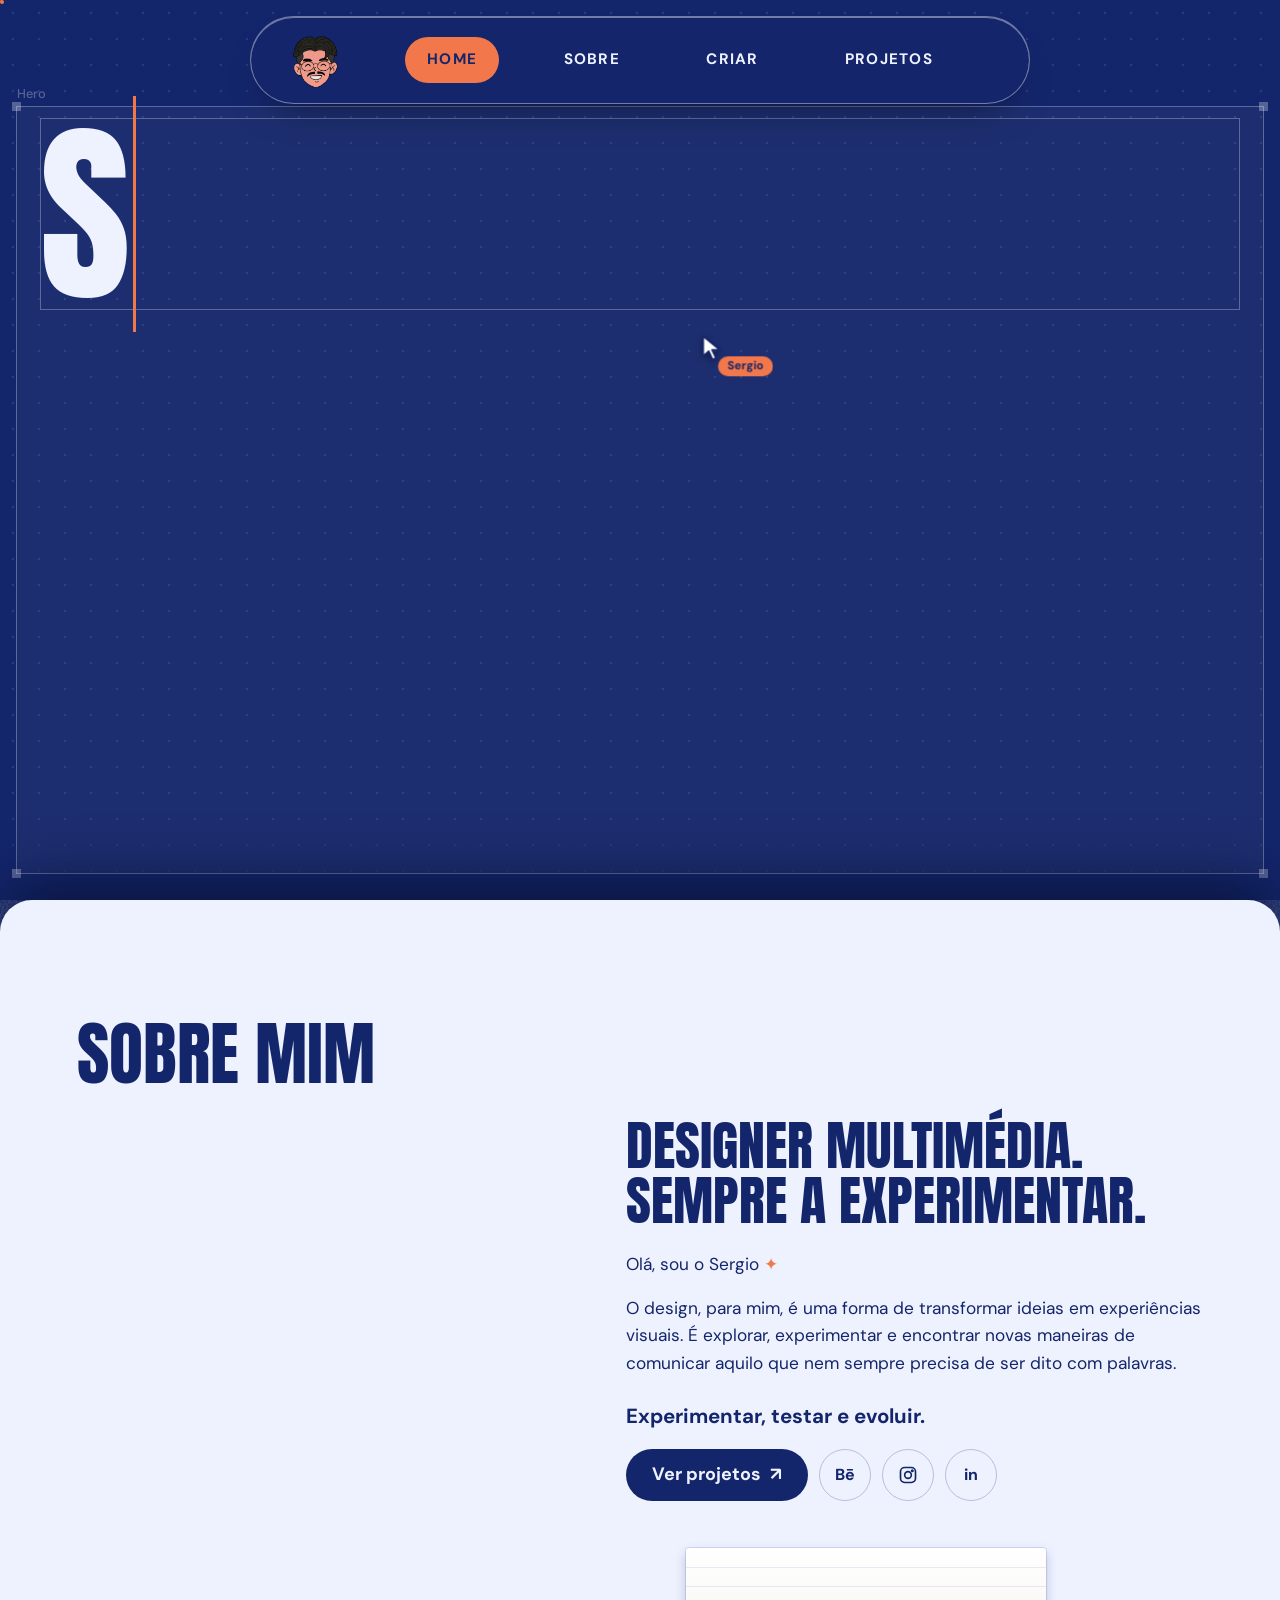
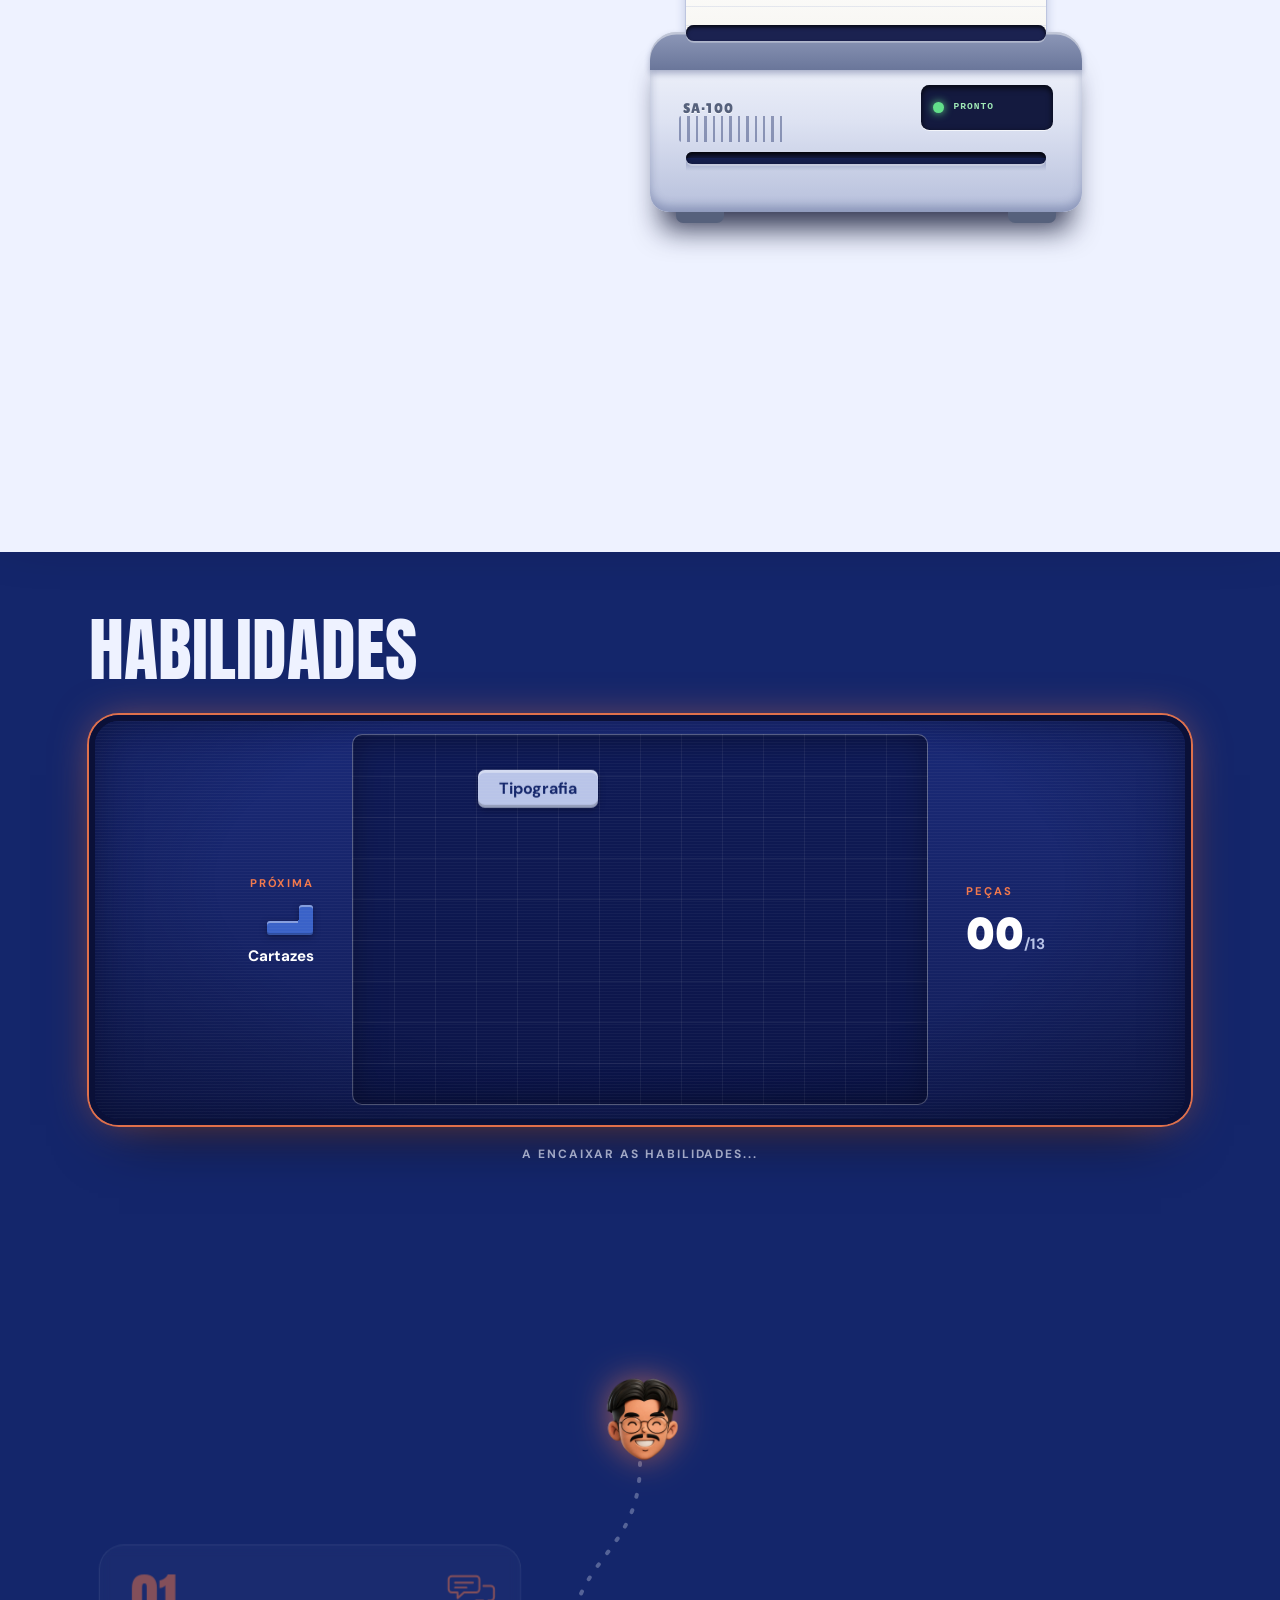
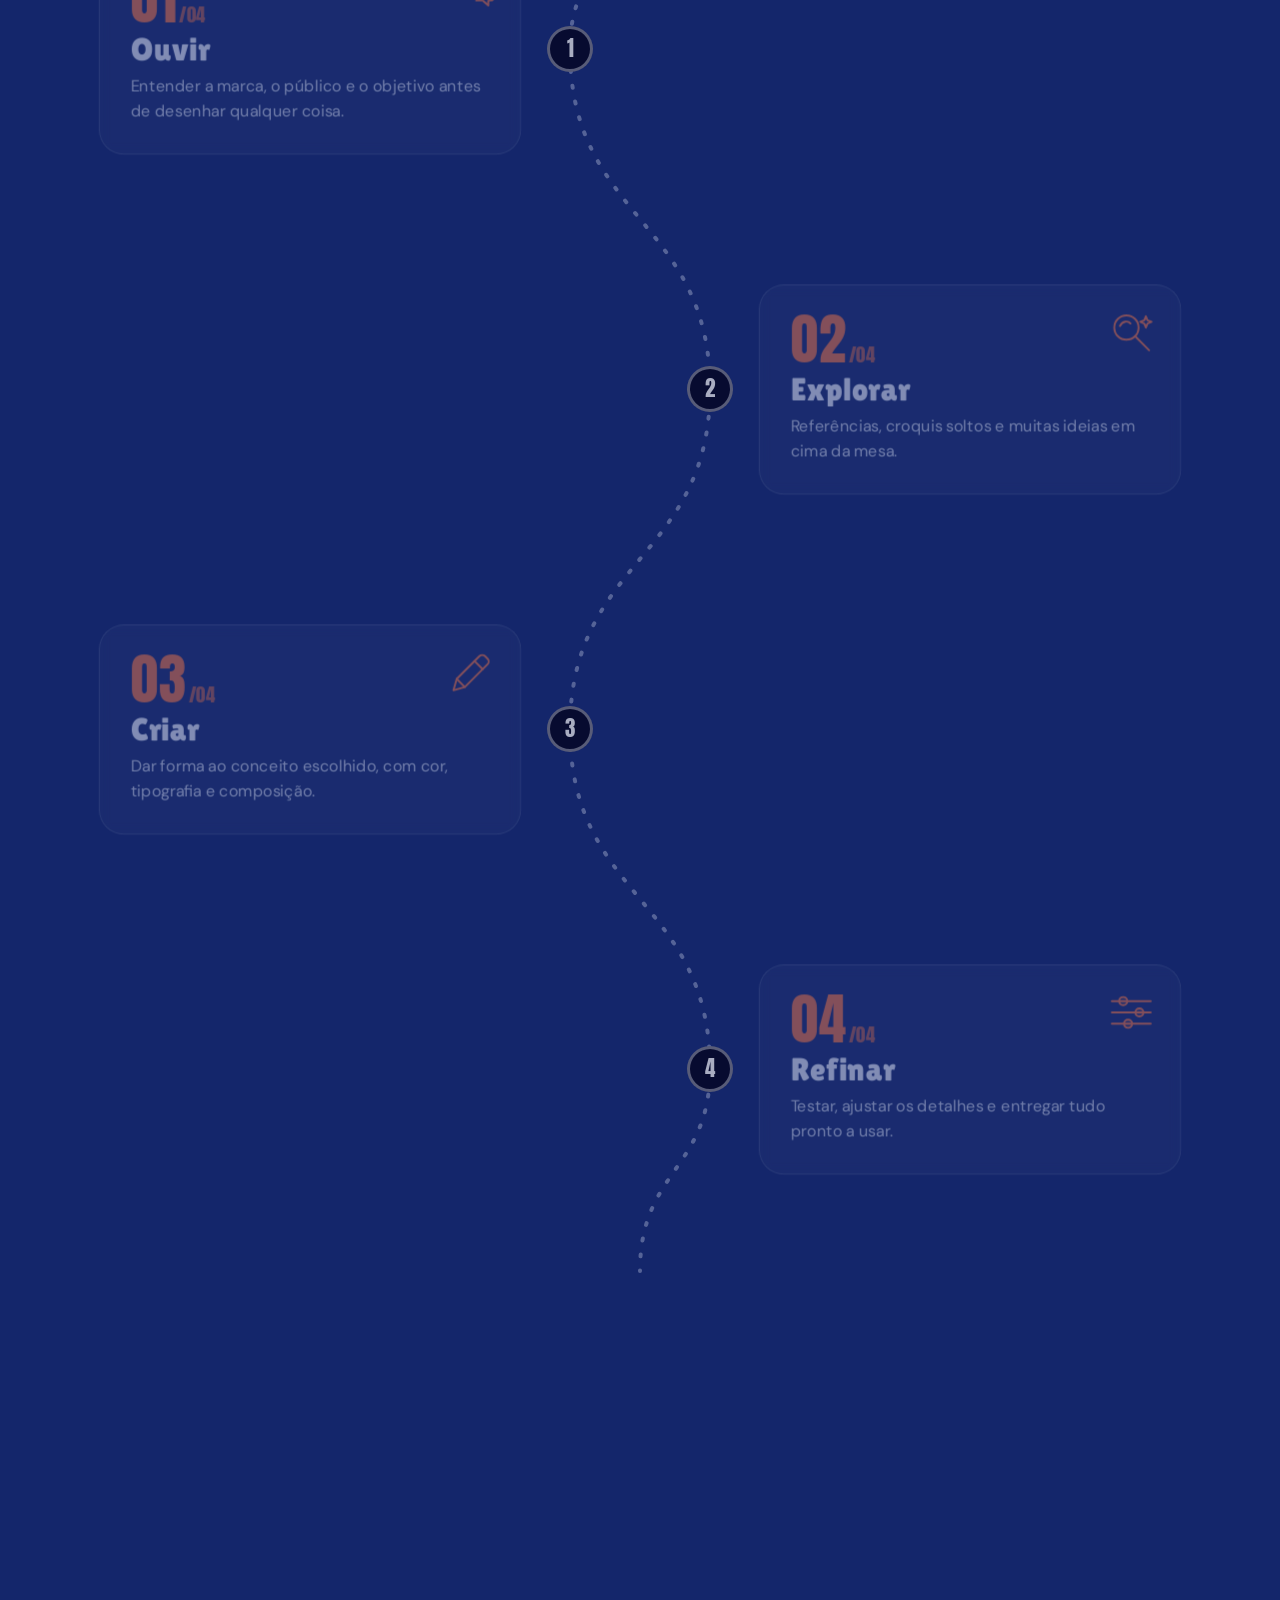
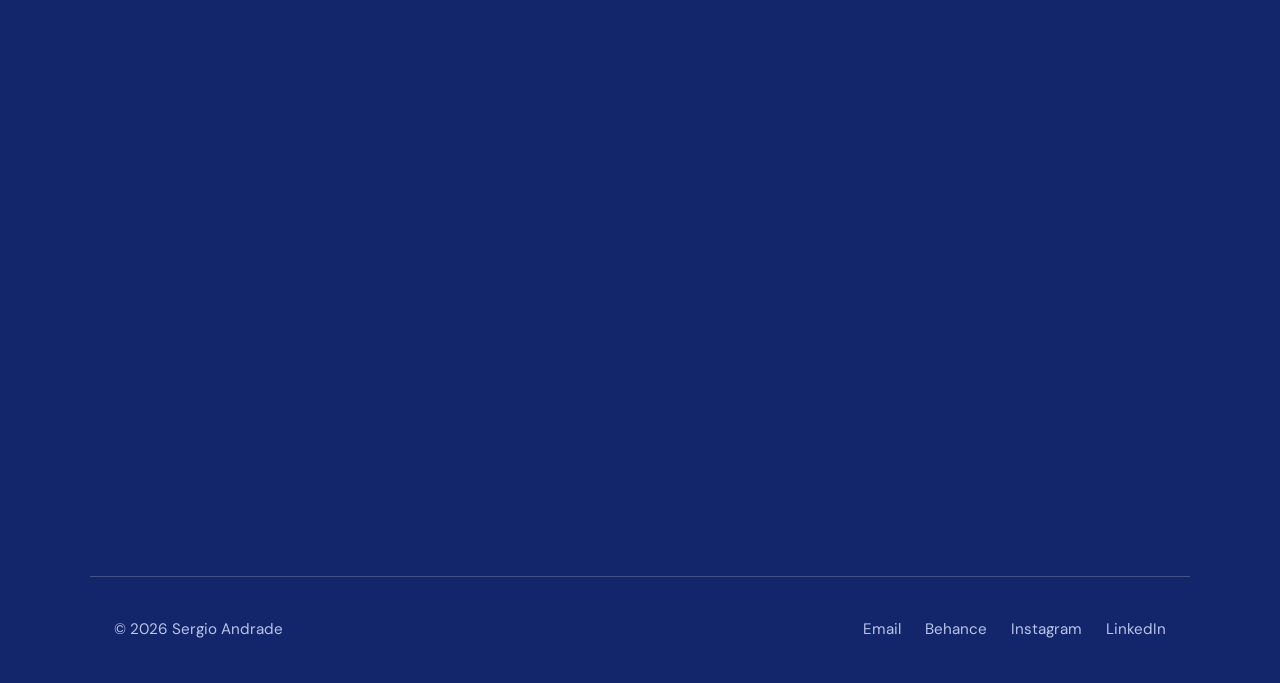
==== commit b2544c07: "modificacoes gerais" ====
--- a/index.html
+++ b/index.html
@@ -7,7 +7,7 @@
   <meta name="description" content="Portfólio de Sergio Andrade, designer multimédia.">
   <link rel="icon" href="Assets/imgs/minha.logo.png">
 
-  <link href="https://fonts.googleapis.com/css2?family=Lilita+One&family=DM+Sans:wght@400;500;700&display=swap" rel="stylesheet">
+  <link href="https://fonts.googleapis.com/css2?family=Anton&family=Lilita+One&family=DM+Sans:wght@400;500;700&display=swap" rel="stylesheet">
   <link rel="stylesheet" href="Assets/css/styles.css">
 
   
@@ -38,9 +38,15 @@
 
 
   <!-- HOME -->
+  <!-- Home e Sobre: a Home fica fixa e o Sobre sobe por cima, "empurrando-a" -->
+  <div class="duas-telas">
   <section id="home">
-    <!-- PAREDE com luz de cima; o crachá está pendurado numa fita e projeta sombra -->
+    <!-- Fundo liso escuro com pontinhos (como uma tela de design) -->
     <div class="parede" aria-hidden="true"></div>
+
+    <!-- Nome e cargo gigantes; a fita do crachá passa por cima do nome -->
+    <h1 class="home-nome" id="homeNome" aria-label="Sergio Andrade"><span class="pal">Sergio</span> <span class="pal">Andrade</span></h1>
+    <p class="home-cargo" id="homeCargo">Designer Multimédia</p>
 
     <div class="cracha-palco" id="crachaPalco">
       <svg class="corda" id="corda" aria-hidden="true">
@@ -58,8 +64,8 @@
         <path id="fitaGuia" data-fita fill="none" stroke="none"/>
         <text class="fita-texto"><textPath href="#fitaGuia" startOffset="6%">SERGIO ANDRADE · DESIGNER MULTIMÉDIA · SERGIO ANDRADE · DESIGNER MULTIMÉDIA · SERGIO ANDRADE ·</textPath></text>
         <!-- prego na parede onde a fita está presa -->
-        <circle id="cordaAncora" r="11" fill="url(#metalAncora)"/>
-        <circle id="cordaAncora2" r="4" fill="#3b4568"/>
+        <circle id="cordaAncora" r="0" fill="url(#metalAncora)"/>
+        <circle id="cordaAncora2" r="0" fill="#3b4568"/>
       </svg>
 
       <div class="cracha" id="cracha">
@@ -71,13 +77,13 @@
           <div class="cara cara-frente">
             <div class="cracha-banda">
               <span class="cracha-furo"></span>
-              <p class="cracha-topo"></p>
+              <p class="cracha-topo">Portfólio</p>
             </div>
             <div class="cracha-corpo">
               <div class="cracha-foto">
                 <img src="Assets/imgs/minha foto perfil.png" alt="Foto de Sergio Andrade" draggable="false">
               </div>
-              <h1 class="cracha-nome">Sergio Andrade</h1>
+              <p class="cracha-nome">Sergio Andrade</p>
               <p class="cracha-funcao">Designer multimédia</p>
               <div class="cracha-fim">
                 <div class="cracha-barras"></div>
@@ -90,13 +96,13 @@
           <div class="cara cara-verso">
             <div class="cracha-banda cracha-banda-laranja">
               <span class="cracha-furo"></span>
-              <p class="cracha-topo">Contatos</p>
+              <p class="cracha-topo">Contactos</p>
             </div>
             <div class="cracha-corpo">
               <h2 class="cracha-titulo">Vamos conversar?</h2>
               <p class="cracha-lema">Experimentar, testar e evoluir.</p>
               <ul class="cracha-lista">
-                <li><small>Email</small><a href="Sergioa.sf@icloud.com">Sergioa.sf@icloud.com</a></li>
+                <li><small>Email</small><a href="mailto:o-teu-email@exemplo.com">o-teu-email@exemplo.com</a></li>
                 <li><small>Behance</small><a href="https://www.behance.net/sergioasf" target="_blank" rel="noopener">behance.net/sergioasf</a></li>
                 <li><small>Instagram</small><a href="https://www.instagram.com/bysergio.a/" target="_blank" rel="noopener">@bysergio.a</a></li>
                 <li><small>LinkedIn</small><a href="https://www.linkedin.com/in/sergioasf/" target="_blank" rel="noopener">in/sergioasf</a></li>
@@ -114,26 +120,59 @@
       </div>
     </div>
 
-    <!-- Seta que leva ao Sobre -->
-    <a href="#sobre" class="seta-baixo" aria-label="Ver sobre mim">
-      <svg viewBox="0 0 24 24" width="26" height="26" fill="none" stroke="currentColor" stroke-width="2.5" stroke-linecap="round" stroke-linejoin="round">
-        <path d="M6 9l6 6 6-6"/>
+    <!-- ABERTURA: um cursor "desenha" o quadro, escreve o nome e marca a área do crachá -->
+    <div class="intro" id="intro" aria-hidden="true">
+      <div class="intro-frame" id="introFrame">
+        <span class="intro-etiqueta">Hero</span>
+        <i class="al tl"></i><i class="al tr"></i><i class="al bl"></i><i class="al br"></i>
+      </div>
+      <div class="intro-caixa" id="introNome"></div>
+      <div class="intro-caixa" id="introCargo"></div>
+      <div class="intro-card" id="introCard">
+        <svg viewBox="0 0 100 150" preserveAspectRatio="none"><path d="M0 0L100 150M100 0L0 150" vector-effect="non-scaling-stroke"/></svg>
+        <span>ID card</span>
+      </div>
+      <div class="intro-caret" id="introCaret"></div>
+      <div class="intro-cursor" id="introCursor">
+        <svg viewBox="0 0 24 24" width="26" height="26"><path d="M3 2v18l5-4.6 3.6 7.8 3-1.4-3.6-7.6H18z" fill="#fff" stroke="#14266b" stroke-width="1.4" stroke-linejoin="round"/></svg>
+        <span>Sergio</span>
+      </div>
+    </div>
+
+    <!-- Botão para mudar as cores da Home -->
+    <button class="paleta" id="paleta" type="button" aria-label="Mudar as cores da Home" title="Mudar as cores">
+      <svg viewBox="0 0 24 24" width="22" height="22" fill="currentColor" aria-hidden="true">
+        <path d="M12 3a9 9 0 1 0 0 18c1.4 0 2-.9 2-1.8 0-.5-.2-.9-.5-1.3-.3-.4-.5-.7-.5-1.2 0-.9.7-1.7 1.8-1.7H17a4 4 0 0 0 4-4C21 6.5 17 3 12 3zM7.5 12a1.4 1.4 0 1 1 0-2.8 1.4 1.4 0 0 1 0 2.8zm3-4a1.4 1.4 0 1 1 0-2.8 1.4 1.4 0 0 1 0 2.8zm5 0a1.4 1.4 0 1 1 0-2.8 1.4 1.4 0 0 1 0 2.8z"/>
       </svg>
-    </a>
+    </button>
   </section>
 
   <!-- SOBRE -->
   <section id="sobre">
-    <!-- Palco fixo: a página pára aqui e o scroll controla a impressão -->
-    <div class="sobre-palco">
-    <div class="sobre-layout">
-      <!-- Lado esquerdo: o teu gif com sombra no chão -->
-      <div class="sobre-personagem entrada-esquerda">
-        <img class="sobre-gif" src="Assets/imgs/meu.gif.gif" alt="Animação do meu personagem">
-      </div>
-
-      <!-- Lado direito: impressora. O scroll puxa a folha e imprime o texto -->
-      <div class="impressora entrada-direita">
+    <h2 class="sobre-titulo entrada-baixo">Sobre mim</h2>
+
+    <div class="sobre-grade">
+      <figure class="sobre-foto entrada-esquerda">
+        <img src="Assets/imgs/minha foto perfil.png" alt="Foto de Sergio Andrade" loading="lazy">
+      </figure>
+
+      <div class="sobre-texto entrada-direita">
+        <h3 class="sobre-frase">Designer multimédia.<br>Sempre a experimentar.</h3>
+        <p>Olá, sou o Sergio <span class="sobre-estrela">✦</span></p>
+        <p>O design, para mim, é uma forma de transformar ideias em experiências visuais. É explorar, experimentar e encontrar novas maneiras de comunicar aquilo que nem sempre precisa de ser dito com palavras.</p>
+        <p class="sobre-destaque">Experimentar, testar e evoluir.</p>
+
+        <div class="sobre-botoes">
+          <a class="botao-escuro" href="projetos.html">Ver projetos <span aria-hidden="true">↗</span></a>
+          <a class="icone-social" href="https://www.behance.net/sergioasf" target="_blank" rel="noopener" aria-label="Behance">Bē</a>
+          <a class="icone-social" href="https://www.instagram.com/bysergio.a/" target="_blank" rel="noopener" aria-label="Instagram">
+            <svg viewBox="0 0 24 24" width="20" height="20" fill="none" stroke="currentColor" stroke-width="2" stroke-linecap="round" stroke-linejoin="round" aria-hidden="true"><rect x="3" y="3" width="18" height="18" rx="5"/><circle cx="12" cy="12" r="4"/><circle cx="17.2" cy="6.8" r="0.8" fill="currentColor"/></svg>
+          </a>
+          <a class="icone-social" href="https://www.linkedin.com/in/sergioasf/" target="_blank" rel="noopener" aria-label="LinkedIn">in</a>
+        </div>
+
+        <!-- A impressora imprime o teu gif conforme fazes scroll -->
+        <div class="impressora">
         <div class="imp-cena" id="impCena">
 
           <!-- Folha em branco (sai por trás da impressora) -->
@@ -152,23 +191,21 @@
             <span class="imp-fenda"></span>
           </div>
 
-          <!-- Folha impressa (sai pela fenda da frente) -->
+          <!-- Folha impressa (sai pela fenda da frente): o teu gif e o convite -->
           <div class="imp-saida" id="impSaida">
             <div class="imp-papel" id="impPapel">
-              <p class="rotulo">Sobre mim</p>
-              <h2>Olá, sou o Sergio</h2>
-              <p>O design, para mim, é uma forma de transformar ideias em experiências visuais. É explorar, experimentar e encontrar novas maneiras de comunicar aquilo que nem sempre precisa de ser dito com palavras.</p>
-              <p>Mais do que seguir uma fórmula, acredito no processo de experimentar, testar e evoluir. Cada projeto é uma oportunidade de aprender algo novo.</p>
-              <p class="imp-assinatura">Sergio</p>
-            </div>
-          </div>
-        </div>
-      </div>
-    </div>
-    </div>
-  </section>
-
-  <!-- O QUE FAÇO 
+              <img class="imp-gif" src="Assets/imgs/meu.gif.gif" alt="Animação do meu personagem">
+              <a class="imp-convite" href="#conversa">Vamos criar juntos?</a>
+            </div>
+          </div>
+        </div>
+        </div>
+      </div>
+    </div>
+  </section>
+  </div>
+
+  <!-- O QUE FAÇO
   <section id="servicos" class="sobre-extra">
     <div class="titulo-secao entrada-baixo">
       <p class="rotulo">O que faço</p>
@@ -204,12 +241,10 @@
 
   <!-- HABILIDADES -->
   <section id="habilidades" class="sobre-extra">
-    <div class="titulo-secao entrada-baixo">
-      <p class="rotulo">Habilidades</p>
-    </div>
+    <h2 class="sobre-titulo claro entrada-baixo">Habilidades</h2>
 
     <div class="caixa-tags-ext entrada-baixo">
-      <div class="caixa-tags vidro" id="caixaTags">
+      <div class="caixa-tags vidro fliperama" id="caixaTags">
         <!--
           COMO ADICIONAR UMA HABILIDADE:
           copia uma linha <li> abaixo e muda só o texto. Cada <li> vira uma peça do Tetris.
@@ -241,39 +276,61 @@
 
         
 
-  <!-- PROCESSO -->
-  <section id="processo" class="sobre-extra">
-    <div class="titulo-secao entrada-baixo">
-      <p class="rotulo">Processo</p>
-    </div>
-
-    <!--
-      MURAL DO PROCESSO: cada <li> vira um papel preso na cortiça.
-      Para adicionar um passo, copia um <li> e muda o texto.
-      data-icone escolhe o desenho à mão: ouvir, explorar, criar ou refinar.
-    -->
-    <ol class="processo-lista">
-      <li class="passo vidro entrada-baixo" data-icone="ouvir">
-        <span class="passo-numero">1</span>
-        <h3>Ouvir</h3>
-        <p>Entender a marca, o público e o objetivo antes de desenhar qualquer coisa.</p>
-      </li>
-      <li class="passo vidro entrada-baixo" data-icone="explorar">
-        <span class="passo-numero">2</span>
-        <h3>Explorar</h3>
-        <p>Referências, croquis soltos e muitas ideias em cima da mesa.</p>
-      </li>
-      <li class="passo vidro entrada-baixo" data-icone="criar">
-        <span class="passo-numero">3</span>
-        <h3>Criar</h3>
-        <p>Dar forma ao conceito escolhido, com cor, tipografia e composição.</p>
-      </li>
-      <li class="passo vidro entrada-baixo" data-icone="refinar">
-        <span class="passo-numero">4</span>
-        <h3>Refinar</h3>
-        <p>Testar, ajustar os detalhes e entregar tudo pronto a usar.</p>
-      </li>
-    </ol>
+  <!-- PROCESSO: o teu personagem caminha pela trilha enquanto fazes scroll -->
+  <section id="processo" class="processo-secao">
+    <!-- O "universo": fundo escuro com pontinhos e estrelas, revelado como um portal ao fazer scroll -->
+    <div class="processo-universo" id="universo" aria-hidden="true"></div>
+    <div class="processo-anel" id="anel" aria-hidden="true"></div>
+
+    <h2 class="sobre-titulo entrada-baixo">Processo</h2>
+
+    <div class="trilha" id="trilha">
+      <svg class="trilha-svg" id="trilhaSvg" aria-hidden="true">
+        <path class="trilha-base" id="trilhaBase"/>
+        <path class="trilha-feito" id="trilhaFeito"/>
+      </svg>
+      <img class="caminhante" id="caminhante" src="Assets/imgs/Rostro_3D_1-removebg-preview.png" alt="" aria-hidden="true">
+
+      <!-- Para mudar um passo, edita o texto do <li> -->
+      <ol class="trilha-passos">
+        <li class="trilha-passo">
+          <span class="trilha-ponto" aria-hidden="true">1</span>
+          <div class="trilha-cartao">
+            <svg class="trilha-icone" viewBox="0 0 64 64" fill="none" stroke="currentColor" stroke-width="2.4" stroke-linecap="round" stroke-linejoin="round" aria-hidden="true"><path d="M8 12h30a4 4 0 0 1 4 4v12a4 4 0 0 1-4 4H23l-8 7v-7H8a4 4 0 0 1-4-4V16a4 4 0 0 1 4-4z"/><path d="M47 24h9a4 4 0 0 1 4 4v10a4 4 0 0 1-4 4h-3v6l-7-6h-8"/><path d="M12 20h22M12 26h14"/></svg>
+            <span class="trilha-num">01<small>/04</small></span>
+            <h3>Ouvir</h3>
+            <p>Entender a marca, o público e o objetivo antes de desenhar qualquer coisa.</p>
+          </div>
+        </li>
+        <li class="trilha-passo">
+          <span class="trilha-ponto" aria-hidden="true">2</span>
+          <div class="trilha-cartao">
+            <svg class="trilha-icone" viewBox="0 0 64 64" fill="none" stroke="currentColor" stroke-width="2.4" stroke-linecap="round" stroke-linejoin="round" aria-hidden="true"><circle cx="26" cy="26" r="15"/><path d="M37 37l17 17"/><path d="M18 24c3-6 10-7 13-3"/><path d="M50 12l2 5 5 2-5 2-2 5-2-5-5-2 5-2z"/></svg>
+            <span class="trilha-num">02<small>/04</small></span>
+            <h3>Explorar</h3>
+            <p>Referências, croquis soltos e muitas ideias em cima da mesa.</p>
+          </div>
+        </li>
+        <li class="trilha-passo">
+          <span class="trilha-ponto" aria-hidden="true">3</span>
+          <div class="trilha-cartao">
+            <svg class="trilha-icone" viewBox="0 0 64 64" fill="none" stroke="currentColor" stroke-width="2.4" stroke-linecap="round" stroke-linejoin="round" aria-hidden="true"><path d="M10 54l4-14L42 12a5 5 0 0 1 7 0l3 3a5 5 0 0 1 0 7L24 50l-14 4z"/><path d="M36 18l10 10"/><path d="M14 40l10 10"/></svg>
+            <span class="trilha-num">03<small>/04</small></span>
+            <h3>Criar</h3>
+            <p>Dar forma ao conceito escolhido, com cor, tipografia e composição.</p>
+          </div>
+        </li>
+        <li class="trilha-passo">
+          <span class="trilha-ponto" aria-hidden="true">4</span>
+          <div class="trilha-cartao">
+            <svg class="trilha-icone" viewBox="0 0 64 64" fill="none" stroke="currentColor" stroke-width="2.4" stroke-linecap="round" stroke-linejoin="round" aria-hidden="true"><path d="M8 18h48M8 32h48M8 46h48"/><circle cx="22" cy="18" r="5" fill="currentColor" fill-opacity=".15"/><circle cx="42" cy="32" r="5" fill="currentColor" fill-opacity=".15"/><circle cx="28" cy="46" r="5" fill="currentColor" fill-opacity=".15"/></svg>
+            <span class="trilha-num">04<small>/04</small></span>
+            <h3>Refinar</h3>
+            <p>Testar, ajustar os detalhes e entregar tudo pronto a usar.</p>
+          </div>
+        </li>
+      </ol>
+    </div>
   </section>
 
   <!-- BOTÃO SECUNDÁRIO: VER PROJETOS (Fora dos blocos) -->
@@ -288,12 +345,12 @@
       <!-- Contacto direto: fica sempre visível, sem precisar de girar nada -->
       <div class="correio-texto">
         <h2>Vamos criar algo juntos?</h2>
-        <p>Tem um projeto em mente? Conta a sua ideia e vemos como desenvolver ela!</p>
+        <p>Tens um projeto em mente? Conta-me a ideia e vemos como a pôr de pé.</p>
         <div class="cta-botoes">
           <a class="botao" href="mailto:o-teu-email@exemplo.com">Enviar email</a>
           <a class="botao botao-vidro" href="https://www.behance.net/sergioasf" target="_blank" rel="noopener">Ver Behance</a>
         </div>
-        <p class="correio-dica" id="correioDica">Gire a manivela do correio &#8635;</p>
+        <p class="correio-dica" id="correioDica">Ou gira a manivela do correio &#8635;</p>
       </div>
 
       <!-- Caixa de correio com manivela -->
@@ -391,11 +448,11 @@
           <article class="carta-conteudo">
             <p class="rotulo">Carta 1 &middot; Contactos</p>
             <h2>Vamos criar algo juntos?</h2>
-            <p>Me conta a sua ideia. Respondo assim que possível.</p>
+            <p>Conta-me a tua ideia. Respondo o mais depressa que puder.</p>
             <ul class="carta-contactos">
               <li>
                 <small>Email</small>
-                <a href="mailto:o-teu-email@exemplo.com">Sergioa.sf@icloud.com</a>
+                <a href="mailto:o-teu-email@exemplo.com">o-teu-email@exemplo.com</a>
                 <button type="button" class="carta-copiar" data-copiar="o-teu-email@exemplo.com">Copiar</button>
               </li>
               <li><small>Behance</small><a href="https://www.behance.net/sergioasf" target="_blank" rel="noopener">behance.net/sergioasf</a></li>
@@ -408,7 +465,7 @@
           <!-- Carta 2: projetos -->
           <article class="carta-conteudo" hidden>
             <p class="rotulo">Carta 2 &middot; Projetos</p>
-            <h2>Quer ver o que já fiz?</h2>
+            <h2>Queres ver o que já fiz?</h2>
             <p>Identidades, ilustrações, cartazes e mais. Passa pela galeria de projetos e vê como cada ideia ganhou forma.</p>
             <a class="botao carta-botao" href="projetos.html">Ver projetos</a>
             <p class="carta-assinatura">Sergio</p>
--- a/Assets/css/styles.css
+++ b/Assets/css/styles.css
@@ -1266,58 +1266,310 @@
   overflow: hidden;
 }
 
-/* Fundo em degradé com as cores da marca: manchas de cor que se movem devagar */
+/* ---- Cores da Home (o botão da paleta troca o data-tema) ---- */
+#home {
+  --h-bg: #14266b;
+  --h-nome: #eef2ff;
+  --h-cargo: #f2784b;
+  --h-fita: #f2784b;
+  --h-fita-b: #b84a1f;
+  --h-fita-t: rgba(20, 38, 107, 0.9);
+  --h-guia: rgba(238, 242, 255, 0.3);
+  --h-ponto: rgba(238, 242, 255, 0.1);
+  --h-sombra: rgba(4, 8, 36, 0.6);
+  --fonte-home: "Anton", Impact, "Arial Narrow", sans-serif;
+  background: var(--h-bg);
+  transition: background 0.5s;
+}
+
+#home[data-tema="1"] {
+  --h-bg: #3b0450;
+  --h-nome: #f8ecff;
+  --h-cargo: #d23fdc;
+  --h-fita: #c93fd8;
+  --h-fita-b: #8f1f9c;
+  --h-fita-t: rgba(59, 4, 80, 0.9);
+  --h-guia: rgba(210, 63, 220, 0.45);
+  --h-ponto: rgba(248, 236, 255, 0.09);
+  --h-sombra: rgba(20, 0, 30, 0.65);
+}
+
+#home[data-tema="2"] {
+  --h-bg: #0c3b38;
+  --h-nome: #e9fff6;
+  --h-cargo: #3ee6a8;
+  --h-fita: #3ee6a8;
+  --h-fita-b: #1c9a72;
+  --h-fita-t: rgba(12, 59, 56, 0.9);
+  --h-guia: rgba(62, 230, 168, 0.4);
+  --h-ponto: rgba(233, 255, 246, 0.09);
+  --h-sombra: rgba(0, 20, 18, 0.6);
+}
+
+#home[data-tema="3"] {
+  --h-bg: #4a0f1f;
+  --h-nome: #fff0ee;
+  --h-cargo: #ff6b57;
+  --h-fita: #ff6b57;
+  --h-fita-b: #b83a2c;
+  --h-fita-t: rgba(74, 15, 31, 0.9);
+  --h-guia: rgba(255, 107, 87, 0.42);
+  --h-ponto: rgba(255, 240, 238, 0.09);
+  --h-sombra: rgba(30, 0, 8, 0.6);
+}
+
+/* Fundo liso com pontinhos, como a tela de um programa de design */
 .parede {
   position: absolute;
   inset: 0;
+  pointer-events: none;
+  background-color: var(--h-bg);
+  background-image: radial-gradient(circle, var(--h-ponto) 1.2px, transparent 1.6px);
+  background-size: 26px 26px;
+  transition: background-color 0.5s;
+  /* desvanece-se em baixo para a página seguinte: sem corte seco */
+  -webkit-mask-image: linear-gradient(to bottom, #000 0%, #000 90%, transparent 100%);
+  mask-image: linear-gradient(to bottom, #000 0%, #000 90%, transparent 100%);
+}
+
+/* ---- Nome e cargo gigantes ---- */
+.home-nome,
+.home-cargo {
+  position: absolute;
+  left: 50%;
+  top: 0;
+  z-index: 0;
+  width: max-content;
+  margin: 0;
+  transform: translateX(-50%);
+  font-family: var(--fonte-home);
+  font-weight: 400;
+  line-height: 0.98;
+  text-align: center;
+  text-transform: uppercase;
+  white-space: nowrap;
+  pointer-events: none;
+  transition: color 0.5s;
+}
+
+.home-nome {
+  font-size: 12vw;
+  color: var(--h-nome);
+}
+
+.home-cargo {
+  font-size: 6vw;
+  color: var(--h-cargo);
+}
+
+.home-nome .pal {
+  display: inline-block;
+}
+
+@media (max-width: 700px) {
+  .home-nome .pal {
+    display: block;
+  }
+}
+
+/* durante a abertura as letras ainda não foram "escritas" */
+#home.intro-ativa .ch {
+  opacity: 0;
+}
+
+#home.intro-ativa .ch.on {
+  opacity: 1;
+}
+
+/* ---- Botão da paleta ---- */
+.paleta {
+  position: absolute;
+  right: 1.3rem;
+  bottom: 1.3rem;
+  z-index: 4;
+  width: 54px;
+  height: 54px;
+  display: grid;
+  place-items: center;
+  padding: 0;
+  border: 3px solid transparent;
+  border-radius: 50%;
+  color: var(--h-nome);
+  background:
+    linear-gradient(var(--h-cargo), var(--h-cargo)) padding-box,
+    conic-gradient(#ff9d5c, #ff5fa2, #b36cff, #4fa8ff, #4fe3a2, #ffd84f, #ff9d5c) border-box;
+  cursor: pointer;
+  transition: transform 0.25s cubic-bezier(0.3, 1.5, 0.5, 1), opacity 0.4s;
+}
+
+.paleta:hover {
+  transform: scale(1.1) rotate(-8deg);
+}
+
+.paleta:active {
+  transform: scale(0.94);
+}
+
+.paleta:focus-visible {
+  outline: 3px solid var(--h-nome);
+  outline-offset: 3px;
+}
+
+#home.intro-ativa .paleta {
+  opacity: 0;
+  pointer-events: none;
+}
+
+/* ---- Abertura estilo Figma ---- */
+.cracha-palco {
+  transition: opacity 0.4s;
+}
+
+#home.intro-ativa .cracha-palco {
+  opacity: 0;
+}
+
+.intro {
+  position: absolute;
+  inset: 0;
+  z-index: 3;
   overflow: hidden;
   pointer-events: none;
-  background: #14266b;
-  box-shadow: inset 0 0 160px rgba(5, 10, 40, 0.45);
-  /* o degradé desvanece-se em baixo e deixa ver o fundo da página: sem corte seco */
-  -webkit-mask-image: linear-gradient(to bottom, #000 0%, #000 55%, transparent 100%);
-  mask-image: linear-gradient(to bottom, #000 0%, #000 55%, transparent 100%);
-}
-
-.parede::before,
-.parede::after {
-  content: "";
-  position: absolute;
-  inset: -25%;
+  transition: opacity 0.55s;
+}
+
+.intro.fim {
+  opacity: 0;
+}
+
+.intro-frame,
+.intro-caixa,
+.intro-card {
+  position: absolute;
+  width: 0;
+  height: 0;
+  box-sizing: border-box;
+  transition:
+    width 0.8s cubic-bezier(0.65, 0, 0.35, 1),
+    height 0.8s cubic-bezier(0.65, 0, 0.35, 1);
+}
+
+.intro-frame {
+  border: 1.5px solid var(--h-guia);
+  background: rgba(255, 255, 255, 0.04);
+}
+
+.intro-etiqueta {
+  position: absolute;
+  left: 0;
+  top: -1.7em;
+  font: 500 0.8rem "DM Sans", sans-serif;
+  color: var(--h-guia);
+  opacity: 0;
+  transition: opacity 0.3s;
+}
+
+.intro-frame.pronto .intro-etiqueta,
+.intro-frame.pronto .al {
+  opacity: 1;
+}
+
+@media (max-width: 700px) {
+  .intro-etiqueta {
+    top: 0.5rem;
+    left: 0.6rem;
+  }
+}
+
+.al {
+  position: absolute;
+  width: 9px;
+  height: 9px;
+  background: var(--h-guia);
+  opacity: 0;
+  transition: opacity 0.3s;
+}
+
+.al.tl { left: -5px; top: -5px; }
+.al.tr { right: -5px; top: -5px; }
+.al.bl { left: -5px; bottom: -5px; }
+.al.br { right: -5px; bottom: -5px; }
+
+.intro-caixa {
+  border: 1px solid var(--h-guia);
+}
+
+.intro-card {
+  border: 2px dashed var(--h-cargo);
+  border-radius: 1.2rem;
+  background: rgba(255, 255, 255, 0.03);
+  overflow: hidden;
+  transition-duration: 0.6s;
+}
+
+.intro-card svg {
+  position: absolute;
+  inset: 0;
+  width: 100%;
+  height: 100%;
+}
+
+.intro-card path {
+  fill: none;
+  stroke: var(--h-cargo);
+  stroke-width: 1;
+  opacity: 0.7;
+}
+
+.intro-card span {
+  position: absolute;
+  left: 50%;
+  top: 50%;
+  transform: translate(-50%, -50%);
+  padding: 0.15rem 0.35rem;
+  font: 500 0.78rem "DM Sans", sans-serif;
+  color: var(--h-nome);
+  background: var(--h-bg);
+  white-space: nowrap;
+}
+
+.intro-caret {
+  position: absolute;
+  width: 3px;
+  background: var(--h-cargo);
+  opacity: 0;
+  animation: caretPisca 0.8s steps(1) infinite;
+}
+
+@keyframes caretPisca {
+  50% { visibility: hidden; }
+}
+
+.intro-cursor {
+  position: absolute;
+  left: 0;
+  top: 0;
+  opacity: 0;
+  transform: translate(10vw, 20vh);
+  transition: transform 0.7s cubic-bezier(0.45, 0, 0.2, 1), opacity 0.3s;
   will-change: transform;
 }
 
-.parede::before {
-  background:
-    radial-gradient(circle at 18% 22%, #f2784b 0, transparent 40%),
-    radial-gradient(circle at 82% 78%, #3a62c8 0, transparent 46%);
-  animation: paredeA 22s ease-in-out infinite alternate;
-  opacity: 0.65;
-}
-
-.parede::after {
-  background:
-    radial-gradient(circle at 74% 14%, #b9c4e8 0, transparent 30%),
-    radial-gradient(circle at 30% 85%, #e8532c 0, transparent 34%);
-  opacity: 0.75;
-  animation: paredeB 28s ease-in-out infinite alternate;
-}
-
-@keyframes paredeA {
-  from { transform: translate3d(-4%, -3%, 0) rotate(0deg); }
-  to   { transform: translate3d(5%, 4%, 0) rotate(8deg); }
-}
-
-@keyframes paredeB {
-  from { transform: translate3d(4%, 3%, 0) rotate(0deg); }
-  to   { transform: translate3d(-5%, -4%, 0) rotate(-10deg); }
-}
-
-@media (prefers-reduced-motion: reduce) {
-  .parede::before,
-  .parede::after {
-    animation: none;
-  }
+.intro-cursor svg {
+  display: block;
+  filter: drop-shadow(0 2px 3px rgba(0, 0, 0, 0.4));
+}
+
+.intro-cursor span {
+  position: absolute;
+  left: 18px;
+  top: 22px;
+  padding: 0.15rem 0.6rem;
+  border-radius: 999px;
+  font: 700 0.72rem "DM Sans", sans-serif;
+  color: #14266b;
+  background: var(--h-cargo);
+  white-space: nowrap;
 }
 
 .cracha-palco {
@@ -1344,12 +1596,12 @@
 }
 
 .fita-borda {
-  stroke: #b84a1f;
+  stroke: var(--h-fita-b);
   stroke-width: calc(var(--fita, 30px) + 3px);
 }
 
 .fita-corpo {
-  stroke: #f2784b;
+  stroke: var(--h-fita);
   stroke-width: var(--fita, 30px);
 }
 
@@ -1364,7 +1616,7 @@
   font-family: var(--fonte-titulo);
   font-size: calc(var(--fita, 30px) * 0.42);
   letter-spacing: calc(var(--fita, 30px) * 0.08);
-  fill: rgba(20, 38, 107, 0.9);
+  fill: var(--h-fita-t);
   dominant-baseline: central;
   pointer-events: none;
 }
@@ -1396,6 +1648,19 @@
   outline: none;
 }
 
+/* capa de plástico transparente à volta do crachá */
+.cracha-giro::before {
+  content: "";
+  position: absolute;
+  inset: -0.7em;
+  border-radius: 1.6em;
+  background: rgba(255, 255, 255, 0.13);
+  border: 1px solid rgba(255, 255, 255, 0.32);
+  box-shadow: 0 1.6em 2em -1.2em rgba(0, 0, 0, 0.5);
+  transform: translateZ(-0.4em);
+  pointer-events: none;
+}
+
 .cracha.a-arrastar .cracha-giro {
   cursor: grabbing;
 }
@@ -1414,7 +1679,7 @@
   width: 20em;
   height: 30em;
   border-radius: 1.1em;
-  background: rgba(5, 10, 40, 0.6);
+  background: var(--h-sombra);
   filter: blur(var(--sb, 0.9em));
   opacity: var(--so, 0.5);
   transform: translate(var(--sx, 0.9em), var(--sy, 1.4em)) scaleX(var(--sc, 1));
@@ -1925,7 +2190,7 @@
 
 
 /* ---------- SOBRE: PALCO FIXO CONTROLADO PELO SCROLL ---------- */
-#sobre {
+#sobreImp {
   display: block;
   min-height: 0;
   padding: 0 clamp(1.5rem, 5vw, 5rem);
@@ -1951,7 +2216,7 @@
 }
 
 @media (max-width: 800px) {
-  #sobre {
+  #sobreImp {
     padding-left: 0.9rem;
     padding-right: 0.9rem;
   }
@@ -2237,138 +2502,6 @@
   height: auto;
 }
 
-/* ---------- PROCESSO: MURAL DE CORTIÇA ---------- */
-.processo-lista.mural-on {
-  position: relative;
-  display: block;
-  overflow: hidden;
-  border: 14px solid #6b4423;
-  border-radius: 20px;
-  background-color: #b98550;
-  background-image:
-    url("data:image/svg+xml,%3Csvg xmlns='http://www.w3.org/2000/svg' width='220' height='220'%3E%3Cfilter id='a'%3E%3CfeTurbulence type='fractalNoise' baseFrequency='.85' numOctaves='3' seed='4'/%3E%3CfeColorMatrix values='0 0 0 0 .28 0 0 0 0 .15 0 0 0 0 .05 0 0 0 1.3 -.45'/%3E%3C/filter%3E%3Crect width='100%25' height='100%25' filter='url(%23a)'/%3E%3C/svg%3E"),
-    url("data:image/svg+xml,%3Csvg xmlns='http://www.w3.org/2000/svg' width='160' height='160'%3E%3Cfilter id='b'%3E%3CfeTurbulence type='fractalNoise' baseFrequency='.6' numOctaves='2' seed='9'/%3E%3CfeColorMatrix values='0 0 0 0 1 0 0 0 0 .86 0 0 0 0 .62 0 0 0 1.2 -.55'/%3E%3C/filter%3E%3Crect width='100%25' height='100%25' filter='url(%23b)'/%3E%3C/svg%3E"),
-    radial-gradient(ellipse at 30% 20%, rgba(255, 230, 190, 0.25), transparent 60%);
-  box-shadow:
-    inset 0 0 3rem rgba(60, 30, 5, 0.55),
-    0 2rem 3rem -1.5rem rgba(5, 10, 40, 0.8);
-}
-
-.mural-on .nota {
-  position: absolute;
-  left: 0;
-  top: 0;
-  margin: 0;
-  padding: 1.9rem 1.4rem 1.4rem;
-  border: 0;
-  border-radius: 4px;
-  color: var(--azul-escuro);
-  background:
-    linear-gradient(180deg, rgba(255, 255, 255, 0.4), rgba(0, 0, 0, 0.04)),
-    var(--papel);
-  box-shadow:
-    0 1px 1px rgba(60, 30, 5, 0.25),
-    0 0.9rem 1.2rem -0.5rem rgba(50, 25, 5, 0.6);
-  transform-origin: 50% 15px; /* roda à volta do alfinete */
-  opacity: 0;
-  user-select: none;
-  -webkit-user-select: none;
-  will-change: transform;
-  transition: box-shadow 0.25s ease, scale 0.2s ease, opacity 0.4s ease;
-}
-
-.mural-on .nota.entrou {
-  opacity: 1;
-}
-
-.mural-on.com-rato .nota {
-  cursor: grab;
-}
-
-.mural-on .nota:hover {
-  box-shadow:
-    0 1px 1px rgba(60, 30, 5, 0.25),
-    0 1.3rem 1.6rem -0.5rem rgba(50, 25, 5, 0.65);
-}
-
-.mural-on .nota.levantada {
-  cursor: grabbing;
-  scale: 1.04;
-  box-shadow:
-    0 1px 1px rgba(60, 30, 5, 0.25),
-    0 2rem 2.2rem -0.6rem rgba(50, 25, 5, 0.7);
-}
-
-.mural-on .nota.n0 { --papel: #f5f1e9; }
-.mural-on .nota.n1 { --papel: #fde0cf; }
-.mural-on .nota.n2 { --papel: #dfe6fb; }
-.mural-on .nota.n3 { --papel: #fbefb7; }
-
-.mural-on .nota .passo-numero {
-  margin: 0 0 0.5rem;
-  font-size: 3.2rem;
-  line-height: 1;
-}
-
-.mural-on .nota h3 {
-  margin: 0 0 0.6rem;
-  color: var(--azul-escuro);
-}
-
-.mural-on .nota p {
-  margin: 0;
-  font-size: 1rem;
-  line-height: 1.5;
-  color: #2b3566;
-}
-
-.nota-desenho {
-  position: absolute;
-  top: 1.6rem;
-  right: 1.2rem;
-  width: 3.6rem;
-  height: 3.6rem;
-  color: var(--azul-escuro);
-  opacity: 0.8;
-  pointer-events: none;
-}
-
-/* Alfinete */
-.alfinete {
-  position: absolute;
-  top: 6px;
-  left: 50%;
-  width: 18px;
-  height: 18px;
-  margin-left: -9px;
-  border-radius: 50%;
-  background: radial-gradient(circle at 35% 30%, #ff9b7a, #e8532c 60%, #8f2a10);
-  box-shadow:
-    0 3px 3px rgba(40, 20, 5, 0.5),
-    inset 0 -2px 3px rgba(0, 0, 0, 0.25);
-  pointer-events: none;
-  z-index: 2;
-}
-
-.alfinete.plop {
-  animation: alfinetePlop 0.3s ease;
-}
-
-@keyframes alfinetePlop {
-  0% { transform: scale(1.5); }
-  100% { transform: scale(1); }
-}
-
-.mural-dica {
-  margin: 1.2rem 0 0;
-  text-align: center;
-  font-size: 0.55rem;
-  font-weight: 700;
-  letter-spacing: 0.16em;
-  text-transform: uppercase;
-  color: var(--lilas);
-}
-
 /* ---------- CORREIO COM MANIVELA ---------- */
 .cta.correio {
   display: grid;
@@ -2389,11 +2522,10 @@
 }
 
 .correio .correio-texto .correio-dica {
-  margin: 2rem 0 0;
-  font-size: 0.60rem;
+  margin: 1.6rem 0 0;
+  font-size: 0.75rem;
   font-weight: 700;
   letter-spacing: 0.16em;
-  text-align: center;
   text-transform: uppercase;
   color: var(--lilas);
 }
@@ -2679,7 +2811,7 @@
 }
 
 /* Evita scroll horizontal causado pela entrada lateral da impressora (clip não quebra o sticky) */
-#sobre { overflow-x: clip; }
+#sobre, #sobreImp { overflow-x: clip; }
 
 /* =========================================================
    PROJETOS: PASTAS NA MESA + PÁGINA DE PROJETO
@@ -3306,4 +3438,894 @@
   .projeto.volta {
     animation: none;
   }
-}+}
+
+
+
+/* =========================================================
+   OTIMIZAÇÃO PARA TELEMÓVEL
+   ========================================================= */
+html {
+  -webkit-text-size-adjust: 100%;
+  text-size-adjust: 100%;
+}
+
+/* toque imediato (sem atraso) e sem o clarão cinzento do navegador */
+a,
+button,
+[role="button"],
+.filtro,
+.nota,
+.manivela-alvo {
+  -webkit-tap-highlight-color: transparent;
+  touch-action: manipulation;
+}
+
+/* degradé animado da Home só mexe enquanto está à vista */
+#home.fora .parede::before,
+#home.fora .parede::after {
+  animation-play-state: paused;
+}
+
+@media (max-width: 700px) {
+  /* alvos de toque de pelo menos 44px */
+  .botao-menu {
+    display: flex;
+    align-items: center;
+    justify-content: center;
+    min-width: 44px;
+    min-height: 44px;
+    padding: 0;
+  }
+
+  .redes {
+    flex-wrap: wrap;
+    justify-content: center;
+    gap: 0 0.6rem;
+  }
+
+  .redes a {
+    display: inline-flex;
+    align-items: center;
+    min-height: 44px;
+    padding: 0 0.5rem;
+  }
+
+  .cracha-lista a {
+    padding: 0.3em 0;
+  }
+
+  .carta-copiar {
+    min-height: 2.4rem;
+    padding: 0 1rem;
+  }
+
+  .filtro {
+    min-height: 44px;
+  }
+
+  /* o efeito de vidro desfocado pesa muito em telemóveis: raio mais pequeno */
+  .vidro {
+    -webkit-backdrop-filter: blur(8px);
+    backdrop-filter: blur(8px);
+  }
+
+  footer {
+    padding-bottom: 2rem;
+  }
+}
+
+/* telemóveis baixos / deitados: dá mais folga ao crachá e à seta */
+@media (max-height: 560px) {
+  #home .seta-baixo {
+    bottom: 0.8rem;
+    width: 44px;
+    height: 44px;
+  }
+}
+
+/* ---------- MENU NO TELEMÓVEL: logo + nomes na mesma linha ---------- */
+@media (max-width: 700px) {
+  .menu {
+    flex-wrap: nowrap;
+    justify-content: flex-start;
+    height: 88px;
+    min-height: 88px;
+    padding: 0 0.7rem 0 0;
+    border-radius: 999px;
+  }
+
+  .menu .logo {
+    position: static;
+    transform: none;
+    flex: none;
+    height: 76px;
+    width: auto;
+    margin-left: 0.9rem;
+  }
+
+  .botao-menu {
+    display: none;
+  }
+
+  .menu nav,
+  .menu.aberto nav {
+    display: flex;
+    flex: 1;
+    min-width: 0;
+    width: auto;
+    padding: 0;
+    justify-content: space-evenly;
+  }
+
+  .menu nav a {
+    display: inline-block;
+    padding: 0.55rem 0.5rem;
+    font-size: clamp(0.58rem, 2.8vw, 0.74rem);
+    letter-spacing: 0.05em;
+    white-space: nowrap;
+  }
+
+  /* Se os nomes não couberem (ecrã muito estreito), o JavaScript liga o modo ☰ */
+  .menu.hamb {
+    flex-wrap: wrap;
+    justify-content: space-between;
+    height: auto;
+    padding: 0.5rem 1.2rem;
+    border-radius: 36px;
+  }
+
+  .menu.hamb .logo {
+    position: absolute;
+    left: 2rem;
+    top: 44px;
+    transform: translateY(-50%);
+    height: 76px;
+    margin: 0;
+  }
+
+  .menu.hamb .botao-menu {
+    display: flex;
+    margin-left: auto;
+  }
+
+  .menu.hamb nav {
+    display: none;
+    width: 100%;
+    padding: 0 0 1rem;
+  }
+
+  .menu.hamb.aberto nav {
+    display: block;
+    padding-top: 56px;
+  }
+
+  .menu.hamb nav a {
+    display: block;
+    padding: 0.8rem 1.4rem;
+    font-size: 0.95rem;
+  }
+}
+
+/* Paleta no telemóvel: fica ao lado do nome para não tapar o cargo */
+@media (max-width: 700px) {
+  .paleta {
+    top: 120px;
+    right: 0.5rem;
+    bottom: auto;
+    width: 44px;
+    height: 44px;
+  }
+}
+
+
+/* ---------- HOME FICA FIXA E O SOBRE SOBE POR CIMA ---------- */
+.duas-telas {
+  position: relative;
+}
+
+#home {
+  position: sticky;
+  top: 0;
+  z-index: 0;
+}
+
+/* escurece a Home enquanto o Sobre a cobre */
+#home::after {
+  content: "";
+  position: absolute;
+  inset: 0;
+  z-index: 5;
+  background: #050a28;
+  opacity: calc(var(--cobrir, 0) * 0.55);
+  pointer-events: none;
+}
+
+.duas-telas #sobre {
+  position: relative;
+  z-index: 1;
+  background: var(--claro);
+  color: var(--azul-escuro);
+  border-radius: 32px 32px 0 0;
+  box-shadow: 0 -24px 60px -10px rgba(3, 6, 28, 0.6);
+}
+
+@media (max-width: 700px) {
+  .duas-telas #sobre {
+    border-radius: 22px 22px 0 0;
+  }
+}
+
+
+/* ---------- SOBRE MIM (bloco claro: título, foto e texto) ---------- */
+#sobre {
+  display: block;
+  max-width: none;
+  min-height: 0;
+  margin: 0;
+  padding: 7.5rem clamp(1.5rem, 6vw, 6rem) 5.5rem;
+}
+
+.sobre-titulo {
+  max-width: 1250px;
+  margin: 0 auto 2.5rem;
+  font-family: "Anton", Impact, "Arial Narrow", sans-serif;
+  font-size: clamp(3rem, 8vw, 6.4rem);
+  font-weight: 400;
+  line-height: 0.95;
+  text-transform: uppercase;
+  color: var(--azul-escuro);
+}
+
+.sobre-grade {
+  display: grid;
+  grid-template-columns: 0.9fr 1.1fr;
+  gap: clamp(2rem, 6vw, 5.5rem);
+  align-items: start;
+  max-width: 1250px;
+  margin: 0 auto;
+}
+
+.sobre-foto {
+  position: sticky;
+  top: 7rem;
+  width: 100%;
+  max-width: 560px;
+  aspect-ratio: 4 / 5;
+  overflow: hidden;
+  border-radius: 30px;
+  background: var(--lilas);
+  box-shadow: 0 30px 50px -28px rgba(20, 38, 107, 0.6);
+  /* "rotate" é independente do "transform" da animação de entrada */
+  rotate: -2.2deg;
+  transition: rotate 0.5s cubic-bezier(0.3, 1.4, 0.5, 1), transform 0.8s;
+}
+
+.sobre-foto:hover {
+  rotate: 0deg;
+}
+
+.sobre-foto img {
+  display: block;
+  width: 100%;
+  height: 100%;
+  object-fit: cover;
+}
+
+.sobre-frase {
+  margin: 0 0 1.4rem;
+  font-family: "Anton", Impact, "Arial Narrow", sans-serif;
+  font-size: clamp(2rem, 4.2vw, 3.4rem);
+  font-weight: 400;
+  line-height: 1.02;
+  text-transform: uppercase;
+  color: var(--azul-escuro);
+}
+
+.sobre-texto p {
+  margin: 0 0 1rem;
+  max-width: 34em;
+  font-size: clamp(1rem, 1.35vw, 1.2rem);
+  line-height: 1.6;
+  color: var(--azul-escuro);
+}
+
+.sobre-estrela {
+  color: var(--laranja);
+}
+
+.sobre-texto .sobre-destaque {
+  margin-top: 1.4rem;
+  font-weight: 700;
+  font-size: clamp(1.1rem, 1.6vw, 1.4rem);
+}
+
+.sobre-numeros {
+  display: grid;
+  grid-template-columns: repeat(4, auto);
+  justify-content: start;
+  gap: 1.4rem clamp(1.4rem, 3vw, 3rem);
+  margin: 2rem 0 1.8rem;
+  padding-top: 1.6rem;
+  border-top: 1px solid rgba(20, 38, 107, 0.2);
+}
+
+.sobre-numeros dt {
+  font-size: 0.85rem;
+  color: rgba(20, 38, 107, 0.7);
+}
+
+.sobre-numeros dd {
+  margin: 0.2rem 0 0;
+  font-family: "Anton", Impact, "Arial Narrow", sans-serif;
+  font-size: clamp(1.2rem, 2vw, 1.7rem);
+  line-height: 1.1;
+  text-transform: uppercase;
+  color: var(--azul-escuro);
+}
+
+.sobre-botoes {
+  display: flex;
+  flex-wrap: wrap;
+  align-items: center;
+  gap: 0.7rem;
+}
+
+.botao-escuro {
+  display: inline-flex;
+  align-items: center;
+  gap: 0.6rem;
+  min-height: 52px;
+  padding: 0 1.6rem;
+  border-radius: 999px;
+  font-weight: 700;
+  color: var(--claro);
+  background: var(--azul-escuro);
+  text-decoration: none;
+  transition: transform 0.25s, background 0.25s;
+}
+
+.botao-escuro:hover {
+  background: var(--laranja);
+  color: var(--azul-escuro);
+  transform: translateY(-2px);
+}
+
+.icone-social {
+  display: grid;
+  place-items: center;
+  width: 52px;
+  height: 52px;
+  border: 1.5px solid rgba(20, 38, 107, 0.25);
+  border-radius: 50%;
+  font-weight: 700;
+  font-size: 1rem;
+  color: var(--azul-escuro);
+  text-decoration: none;
+  transition: transform 0.25s, background 0.25s, color 0.25s;
+}
+
+.icone-social:hover {
+  background: var(--azul-escuro);
+  color: var(--claro);
+  transform: translateY(-3px) rotate(-6deg);
+}
+
+@media (max-width: 900px) {
+  .sobre-grade {
+    grid-template-columns: 1fr;
+  }
+
+  .sobre-foto {
+    max-width: 420px;
+    margin: 0 auto;
+  }
+
+  .sobre-numeros {
+    grid-template-columns: repeat(2, auto);
+  }
+}
+
+@media (max-width: 700px) {
+  #sobre {
+    padding-top: 6.5rem;
+  }
+}
+
+
+/* ---------- IMPRESSORA DENTRO DO "SOBRE MIM": imprime o gif ---------- */
+.sobre-texto .impressora {
+  max-width: 480px;
+  margin: 2.2rem 0 0;
+  justify-self: start;
+}
+
+.sobre-texto .imp-cena {
+  --cena-n: 44;
+  --papel-n: 25.5;
+  --papel-f: 1em;
+  font-size: calc(100cqw / 40);
+}
+
+.sobre-texto .imp-folha {
+  box-shadow: 0 0 0 1px rgba(20, 38, 107, 0.12), 0 0.4em 0.9em rgba(20, 38, 107, 0.25);
+}
+
+.sobre-texto .imp-saida::before {
+  background: linear-gradient(rgba(20, 38, 107, 0.35), transparent);
+}
+
+.imp-papel {
+  display: flex;
+  flex-direction: column;
+  align-items: center;
+  justify-content: center;
+  gap: 0.6em;
+  text-align: center;
+  box-shadow:
+    inset 0 -0.3em 0.6em rgba(20, 38, 107, 0.08),
+    0 0 0 1px rgba(20, 38, 107, 0.1);
+}
+
+.imp-gif {
+  display: block;
+  max-width: 100%;
+  max-height: 17em;
+  width: auto;
+  height: auto;
+  object-fit: contain;
+}
+
+.imp-convite {
+  position: relative;
+  z-index: 1;
+  display: inline-block;
+  font-family: var(--fonte-titulo);
+  font-size: 2em;
+  line-height: 1.05;
+  color: var(--laranja);
+  text-decoration: none;
+  pointer-events: auto;
+  transform: rotate(-2deg);
+  transition: transform 0.25s, color 0.25s;
+}
+
+.imp-convite:hover {
+  transform: rotate(0deg) scale(1.05);
+  color: var(--azul-escuro);
+}
+
+/* Home empurrada: sobe e encolhe um pouco enquanto o Sobre a cobre */
+.home-nome,
+.home-cargo,
+.cracha-palco,
+.paleta {
+  translate: 0 calc(var(--cobrir, 0) * -70px);
+  scale: calc(1 - var(--cobrir, 0) * 0.06);
+  transform-origin: 50% 100%;
+}
+
+@media (max-width: 900px) {
+  .sobre-foto {
+    position: relative;
+    top: auto;
+  }
+
+  .sobre-texto .impressora {
+    margin-left: auto;
+    margin-right: auto;
+  }
+}
+
+
+/* ---------- HABILIDADES: título gigante + ecrã de fliperama ---------- */
+.sobre-titulo.claro {
+  color: var(--claro);
+}
+
+#habilidades .sobre-titulo {
+  max-width: 1150px;
+  padding: 0 1.5rem;
+  margin-bottom: 2rem;
+}
+
+#caixaTags.fliperama {
+  border: 6px solid #0a1038;
+  border-radius: 30px;
+  background: linear-gradient(180deg, #1a2a78, #121d57);
+  box-shadow:
+    0 0 0 2px rgba(242, 120, 75, 0.9),
+    0 0 40px -6px rgba(242, 120, 75, 0.55),
+    inset 0 0 40px rgba(5, 10, 40, 0.5),
+    0 30px 60px -30px rgba(0, 0, 0, 0.8);
+  backdrop-filter: none;
+  -webkit-backdrop-filter: none;
+}
+
+/* linhas de varrimento do ecrã (por cima do jogo, sem apanhar cliques) */
+#caixaTags.fliperama::after {
+  content: "";
+  position: absolute;
+  inset: 0;
+  z-index: 5;
+  pointer-events: none;
+  border-radius: 24px;
+  background:
+    repeating-linear-gradient(180deg, rgba(255, 255, 255, 0.035) 0 1px, transparent 1px 3px),
+    radial-gradient(ellipse at 50% 40%, transparent 55%, rgba(5, 10, 40, 0.45) 100%);
+}
+
+.tags-dica {
+  font-family: "DM Sans", sans-serif;
+}
+
+/* ---------- PROCESSO: cartões que se empilham ---------- */
+.processo-secao {
+  position: relative;
+  z-index: 1;
+  max-width: none;
+  margin: 3rem 0 0;
+  padding: 7rem clamp(1.5rem, 6vw, 6rem) 7rem;
+  background: var(--claro);
+  color: var(--azul-escuro);
+  border-radius: 32px 32px 0 0;
+  box-shadow: 0 -24px 60px -10px rgba(3, 6, 28, 0.6);
+}
+
+/* ---- Trilha: o personagem caminha de passo em passo ---- */
+.trilha {
+  position: relative;
+  max-width: 1100px;
+  margin: 0 auto;
+  padding: 1rem 0 2rem;
+}
+
+.trilha-svg {
+  position: absolute;
+  inset: 0;
+  width: 100%;
+  height: 100%;
+  overflow: visible;
+  pointer-events: none;
+}
+
+.trilha-svg path {
+  fill: none;
+  stroke-linecap: round;
+}
+
+.trilha-base {
+  stroke: rgba(20, 38, 107, 0.22);
+  stroke-width: 4;
+  stroke-dasharray: 2 14;
+}
+
+.trilha-feito {
+  stroke: var(--laranja);
+  stroke-width: 5;
+}
+
+.caminhante {
+  position: absolute;
+  left: 0;
+  top: 0;
+  z-index: 3;
+  width: clamp(64px, 9vw, 108px);
+  height: auto;
+  pointer-events: none;
+  will-change: transform;
+  filter: drop-shadow(0 10px 8px rgba(20, 38, 107, 0.3));
+}
+
+.trilha-passos {
+  position: relative;
+  z-index: 1;
+  list-style: none;
+  margin: 0;
+  padding: 0;
+}
+
+.trilha-passo {
+  position: relative;
+  display: flex;
+  align-items: center;
+  min-height: 340px;
+}
+
+.trilha-passo:nth-child(even) {
+  justify-content: flex-end;
+}
+
+.trilha-ponto {
+  position: absolute;
+  top: 50%;
+  left: calc(50% - 70px);
+  width: 46px;
+  height: 46px;
+  margin: -23px 0 0 -23px;
+  display: grid;
+  place-items: center;
+  border: 3px solid rgba(20, 38, 107, 0.25);
+  border-radius: 50%;
+  background: var(--claro);
+  font-family: "Anton", Impact, sans-serif;
+  font-size: 1.3rem;
+  color: rgba(20, 38, 107, 0.5);
+  transition: background 0.4s, color 0.4s, border-color 0.4s, transform 0.4s cubic-bezier(0.3, 1.8, 0.5, 1);
+}
+
+.trilha-passo:nth-child(even) .trilha-ponto {
+  left: calc(50% + 70px);
+}
+
+.trilha-cartao {
+  position: relative;
+  width: 40%;
+  padding: 1.8rem 2rem 2rem;
+  border: 1px solid rgba(20, 38, 107, 0.12);
+  border-radius: 26px;
+  background: #fff;
+  color: var(--azul-escuro);
+  opacity: 0.5;
+  transform: scale(0.96);
+  transition: opacity 0.5s, transform 0.5s cubic-bezier(0.3, 1.4, 0.5, 1), background 0.5s, color 0.5s;
+}
+
+.trilha-icone {
+  position: absolute;
+  top: 1.4rem;
+  right: 1.5rem;
+  width: 54px;
+  height: auto;
+  color: var(--laranja);
+}
+
+.trilha-num {
+  display: block;
+  font-family: "Anton", Impact, "Arial Narrow", sans-serif;
+  font-size: 3.6rem;
+  line-height: 0.95;
+  color: var(--laranja);
+}
+
+.trilha-num small {
+  margin-left: 0.12em;
+  font-size: 0.35em;
+  opacity: 0.7;
+}
+
+.trilha-cartao h3 {
+  margin: 0.5rem 0 0.5rem;
+  font-family: var(--fonte-titulo);
+  font-weight: 400;
+  font-size: 2.1rem;
+  line-height: 1;
+  color: inherit;
+}
+
+.trilha-cartao p {
+  margin: 0;
+  font-size: 1.05rem;
+  line-height: 1.55;
+  color: inherit;
+  opacity: 0.85;
+}
+
+/* passo já alcançado pelo personagem */
+.trilha-passo.ativo .trilha-cartao {
+  opacity: 1;
+  transform: scale(1);
+  background: var(--azul-escuro);
+  color: var(--claro);
+  box-shadow: 0 28px 50px -28px rgba(20, 38, 107, 0.7);
+}
+
+.trilha-passo.ativo .trilha-ponto {
+  background: var(--laranja);
+  border-color: var(--laranja);
+  color: var(--azul-escuro);
+  transform: scale(1.12);
+}
+
+/* sem JavaScript: tudo visível */
+.sem-trilha .trilha-cartao {
+  opacity: 1;
+  transform: none;
+}
+
+@media (max-width: 700px) {
+  .processo-secao {
+    padding-top: 6rem;
+  }
+
+  .trilha-passo,
+  .trilha-passo:nth-child(even) {
+    justify-content: flex-start;
+    min-height: 0;
+    padding: 1.2rem 0 1.2rem 70px;
+  }
+
+  .trilha-cartao {
+    width: 100%;
+    padding: 1.4rem 1.4rem 1.6rem;
+  }
+
+  .trilha-ponto,
+  .trilha-passo:nth-child(even) .trilha-ponto {
+    left: 24px;
+  }
+
+  .trilha-icone {
+    width: 44px;
+  }
+
+  .trilha-num {
+    font-size: 3rem;
+  }
+
+  .caminhante {
+    width: 64px;
+  }
+}
+
+
+/* ---------- Títulos das secções: menores e alinhados ---------- */
+.sobre-titulo {
+  font-size: clamp(2.6rem, 5.6vw, 4.4rem);
+  margin-bottom: 2rem;
+}
+
+.processo-secao .sobre-titulo {
+  max-width: 1100px;
+  margin: 0 auto 2.5rem;
+}
+
+/* ---------- Processo: papel quadriculado com manchas de cor (sem cor lisa) ---------- */
+.processo-secao {
+  background:
+    radial-gradient(560px 440px at 10% 14%, rgba(242, 120, 75, 0.3), transparent 70%),
+    radial-gradient(660px 540px at 92% 40%, rgba(185, 196, 232, 0.95), transparent 70%),
+    radial-gradient(520px 440px at 18% 88%, rgba(251, 239, 183, 0.9), transparent 70%),
+    linear-gradient(rgba(20, 38, 107, 0.07) 1px, transparent 1px) 0 0 / 44px 44px,
+    linear-gradient(90deg, rgba(20, 38, 107, 0.07) 1px, transparent 1px) 0 0 / 44px 44px,
+    var(--claro);
+}
+
+
+/* =========================================================
+   PROCESSO: UM UNIVERSO ESCURO (pontilhado + estrelas),
+   revelado por um portal quando se vem de Habilidades
+   ========================================================= */
+.processo-secao {
+  margin-top: 0;
+  padding-top: 8rem;
+  background: none;
+  border-radius: 0;
+  box-shadow: none;
+  color: var(--claro);
+  overflow: clip;
+}
+
+.processo-universo {
+  position: absolute;
+  inset: 0;
+  z-index: 0;
+  pointer-events: none;
+  background:
+    /* estrelas (cada uma é um pontinho brilhante) */
+    radial-gradient(1.6px 1.6px at 40px 70px, #fff, transparent 60%),
+    radial-gradient(1.2px 1.2px at 150px 210px, rgba(255, 255, 255, 0.9), transparent 60%),
+    radial-gradient(2px 2px at 290px 40px, #ffd9c4, transparent 60%),
+    radial-gradient(1.2px 1.2px at 380px 300px, rgba(255, 255, 255, 0.8), transparent 60%),
+    radial-gradient(1.6px 1.6px at 90px 380px, #cfd9ff, transparent 60%),
+    radial-gradient(1.2px 1.2px at 470px 120px, rgba(255, 255, 255, 0.85), transparent 60%),
+    radial-gradient(2px 2px at 230px 330px, #fff, transparent 60%),
+    radial-gradient(1.2px 1.2px at 520px 440px, rgba(255, 255, 255, 0.8), transparent 60%) 0 0 / 560px 500px,
+    /* pontinhos, como na Home */
+    radial-gradient(circle, rgba(238, 242, 255, 0.12) 1.2px, transparent 1.6px) 0 0 / 26px 26px,
+    /* o vazio */
+    radial-gradient(ellipse at 50% 0%, #0b1254 0%, #060a2c 45%, #02030f 100%);
+  /* borda de cima suave: o universo "nasce" aos poucos */
+  -webkit-mask-image: linear-gradient(to bottom, transparent 0, #000 220px, #000 calc(100% - 160px), transparent 100%);
+  mask-image: linear-gradient(to bottom, transparent 0, #000 220px, #000 calc(100% - 160px), transparent 100%);
+}
+
+/* nebulosas que derivam devagar */
+.processo-universo::before,
+.processo-universo::after {
+  content: "";
+  position: absolute;
+  inset: -20%;
+  will-change: transform;
+}
+
+.processo-universo::before {
+  background:
+    radial-gradient(circle at 15% 25%, rgba(242, 120, 75, 0.2) 0, transparent 32%),
+    radial-gradient(circle at 85% 70%, rgba(58, 98, 200, 0.32) 0, transparent 38%);
+  animation: paredeA 26s ease-in-out infinite alternate;
+}
+
+.processo-universo::after {
+  background:
+    radial-gradient(circle at 70% 12%, rgba(130, 100, 230, 0.2) 0, transparent 26%),
+    radial-gradient(circle at 25% 82%, rgba(232, 83, 44, 0.14) 0, transparent 30%);
+  animation: paredeB 32s ease-in-out infinite alternate;
+}
+
+@media (prefers-reduced-motion: reduce) {
+  .processo-universo::before,
+  .processo-universo::after {
+    animation: none;
+  }
+}
+
+/* anel de luz na borda do portal */
+.processo-anel {
+  position: absolute;
+  left: 50%;
+  top: var(--cy, 0px);
+  z-index: 0;
+  width: var(--d, 0px);
+  height: var(--d, 0px);
+  border: 2px solid rgba(255, 170, 130, 0.8);
+  border-radius: 50%;
+  box-shadow:
+    0 0 50px 6px rgba(242, 120, 75, 0.5),
+    inset 0 0 70px 10px rgba(242, 120, 75, 0.28);
+  transform: translate(-50%, -50%);
+  opacity: 0;
+  pointer-events: none;
+}
+
+.processo-secao > .sobre-titulo,
+.processo-secao > .trilha {
+  position: relative;
+  z-index: 1;
+}
+
+.processo-secao .sobre-titulo {
+  color: var(--claro);
+}
+
+/* trilha em modo "espaço" */
+.processo-secao .trilha-base {
+  stroke: rgba(238, 242, 255, 0.3);
+}
+
+.processo-secao .trilha-feito {
+  filter: drop-shadow(0 0 6px rgba(242, 120, 75, 0.8));
+}
+
+.processo-secao .caminhante {
+  filter: drop-shadow(0 0 16px rgba(242, 120, 75, 0.6));
+}
+
+.processo-secao .trilha-ponto {
+  background: #070b30;
+  border-color: rgba(238, 242, 255, 0.35);
+  color: rgba(238, 242, 255, 0.7);
+}
+
+.processo-secao .trilha-cartao {
+  background: rgba(238, 242, 255, 0.06);
+  border: 1px solid rgba(238, 242, 255, 0.16);
+  color: var(--claro);
+  -webkit-backdrop-filter: blur(6px);
+  backdrop-filter: blur(6px);
+}
+
+.processo-secao .trilha-passo.ativo .trilha-cartao {
+  background: var(--claro);
+  border-color: #fff;
+  color: var(--azul-escuro);
+  box-shadow: 0 0 50px -4px rgba(242, 120, 75, 0.55), 0 28px 50px -28px rgba(0, 0, 0, 0.8);
+}
+
+.processo-secao .trilha-passo.ativo .trilha-ponto {
+  background: var(--laranja);
+  border-color: #ffd0b8;
+  color: var(--azul-escuro);
+  box-shadow: 0 0 24px rgba(242, 120, 75, 0.8);
+}
+
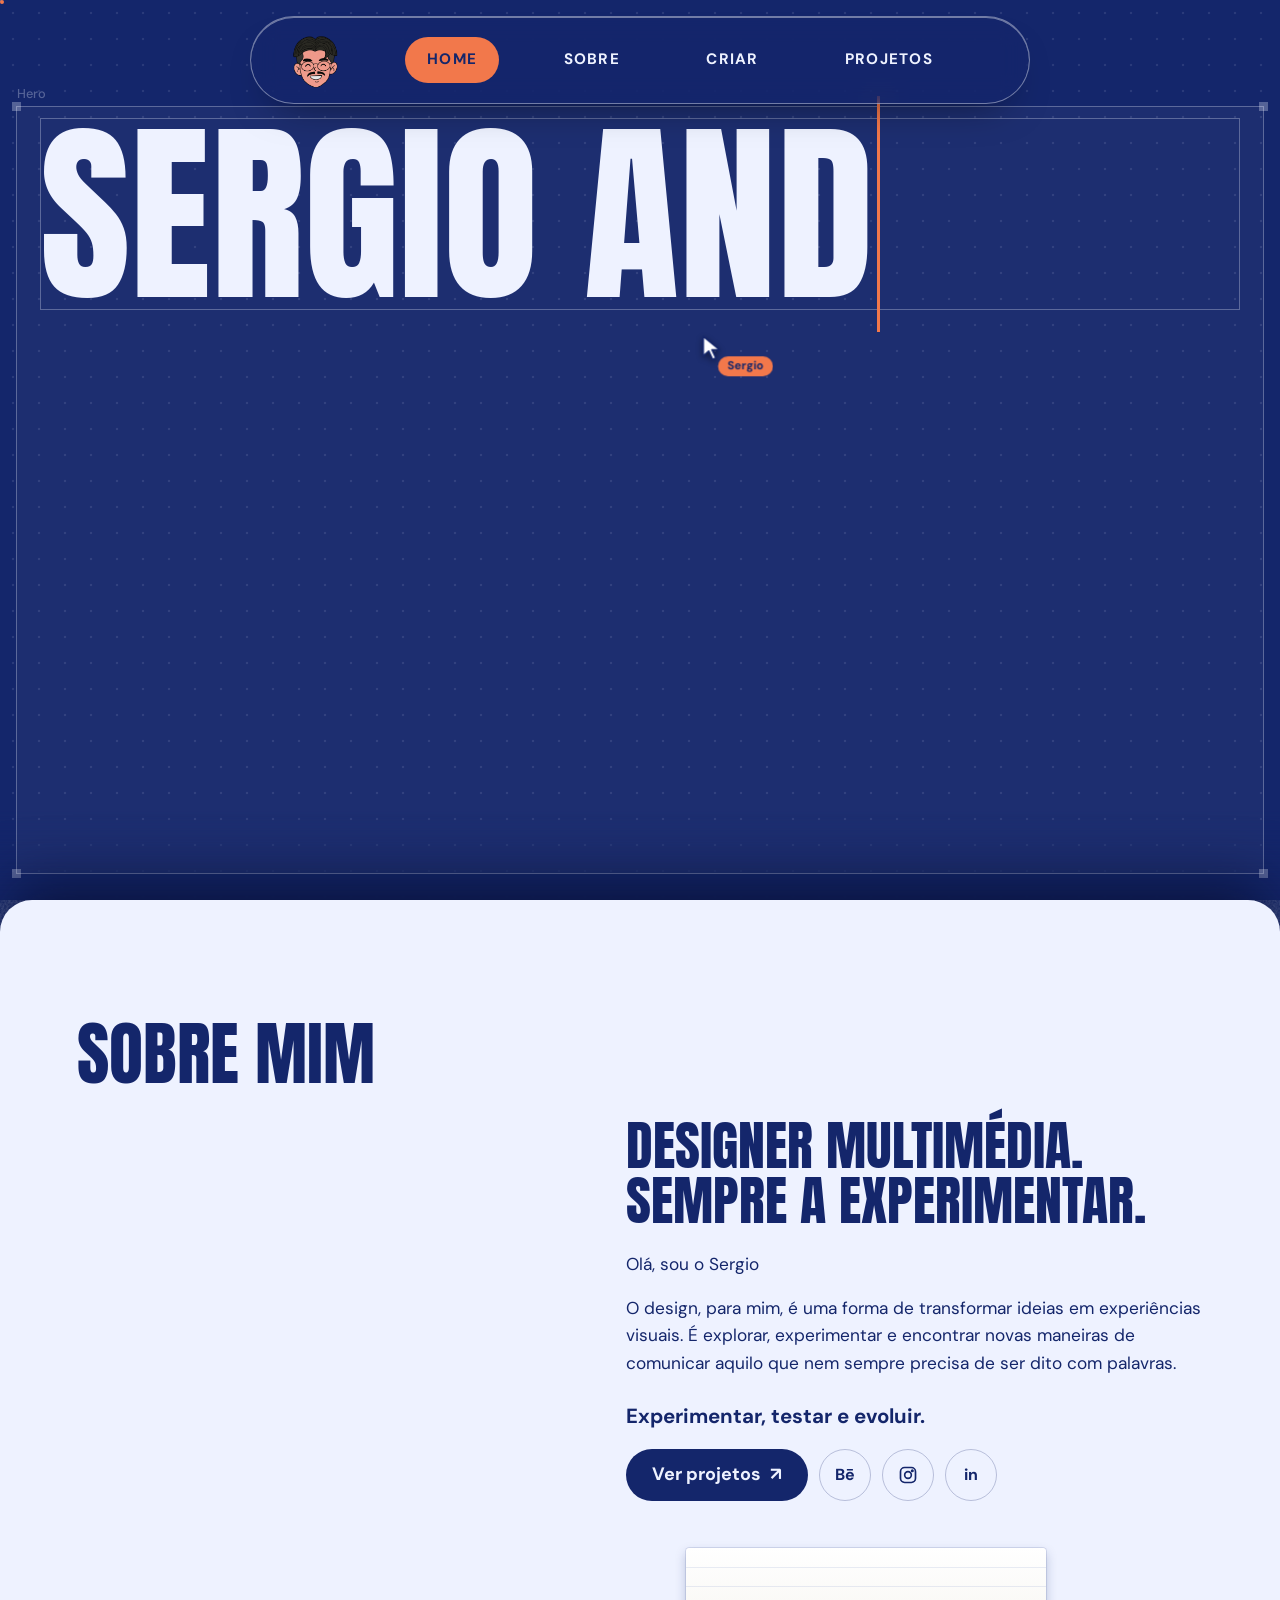
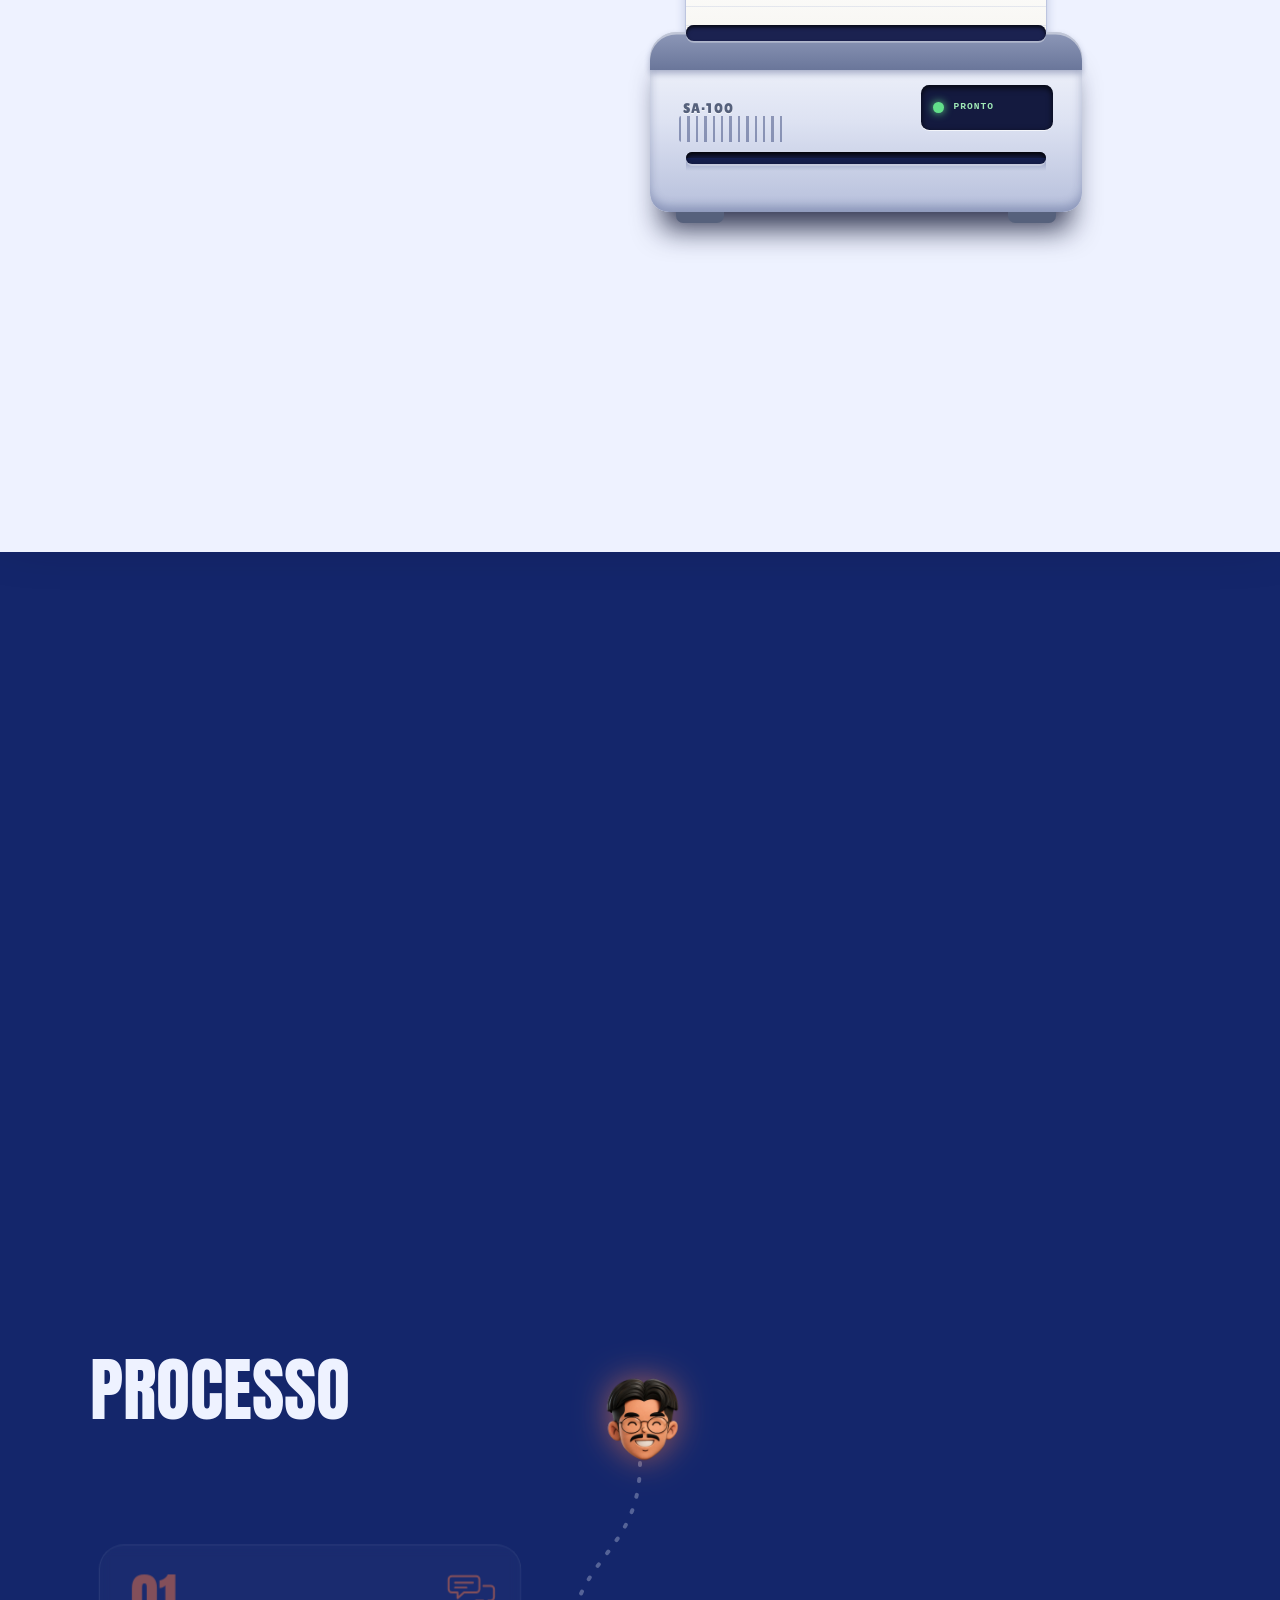
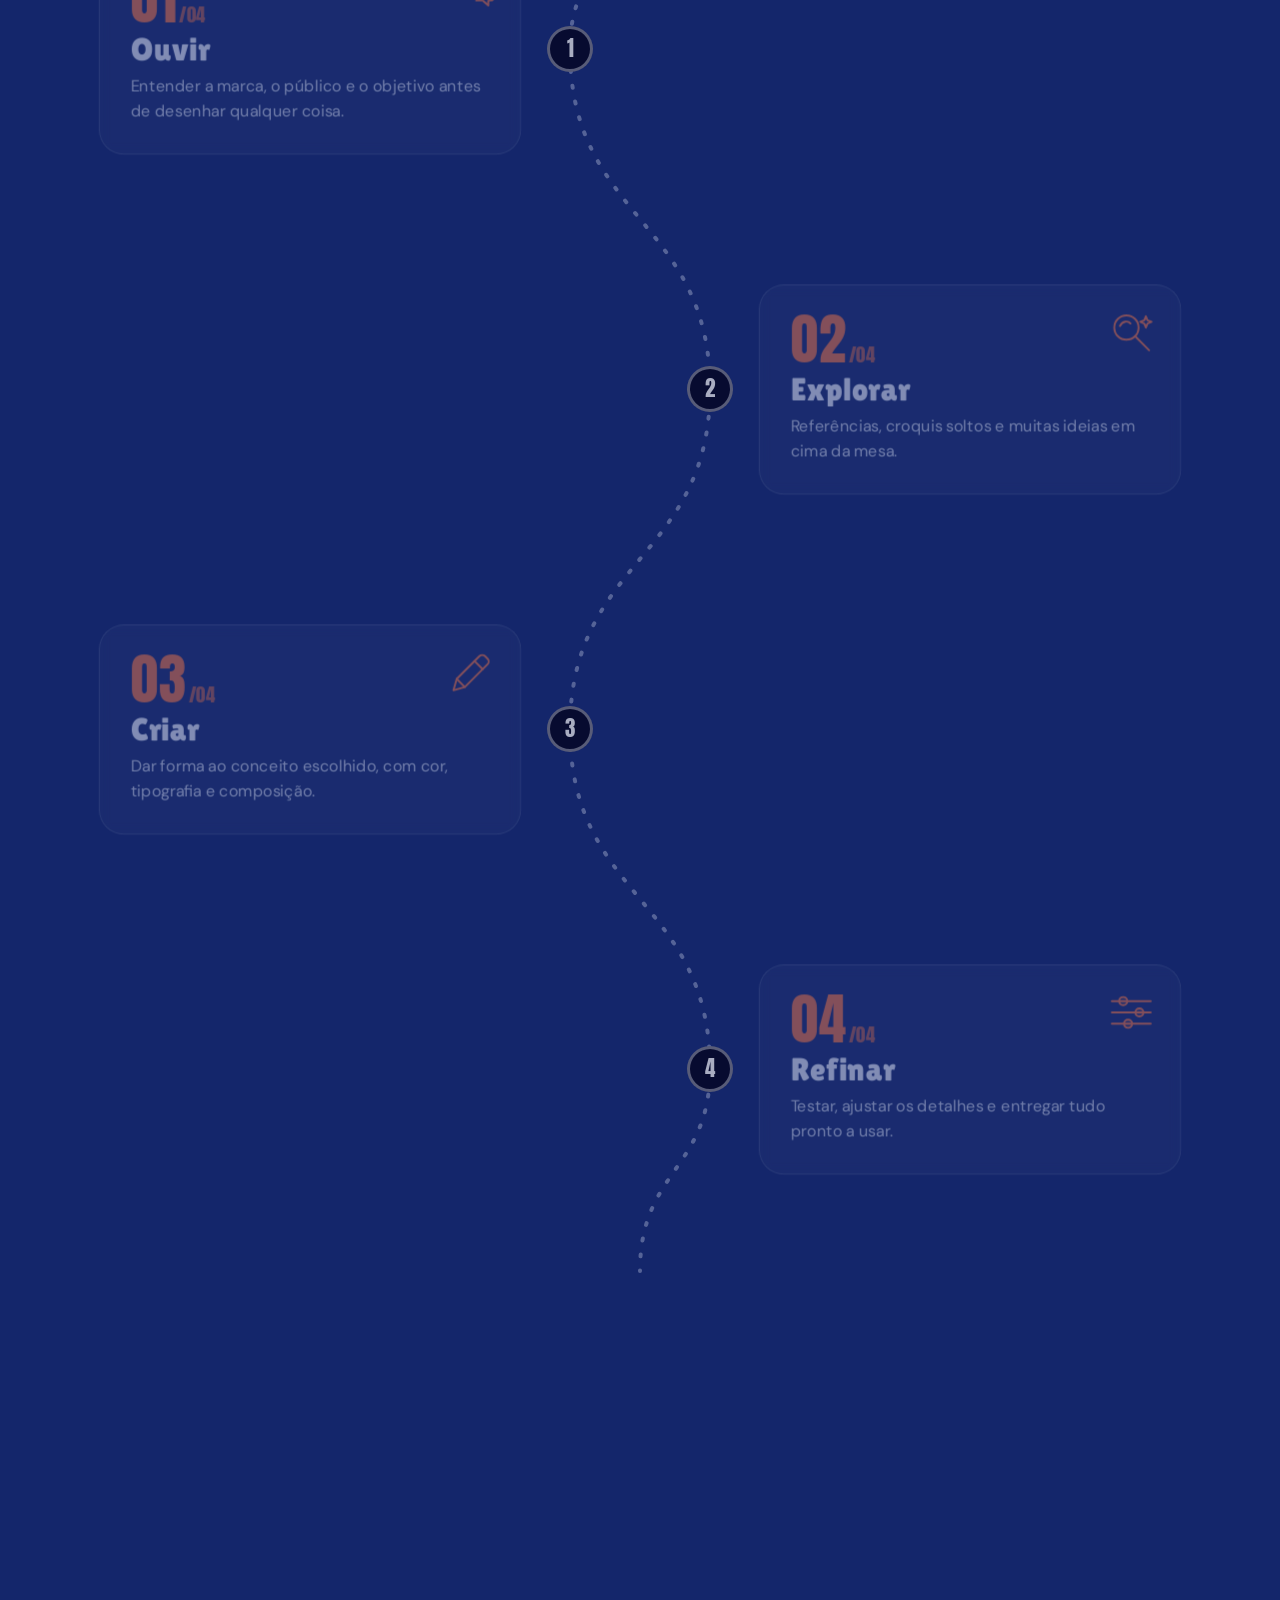
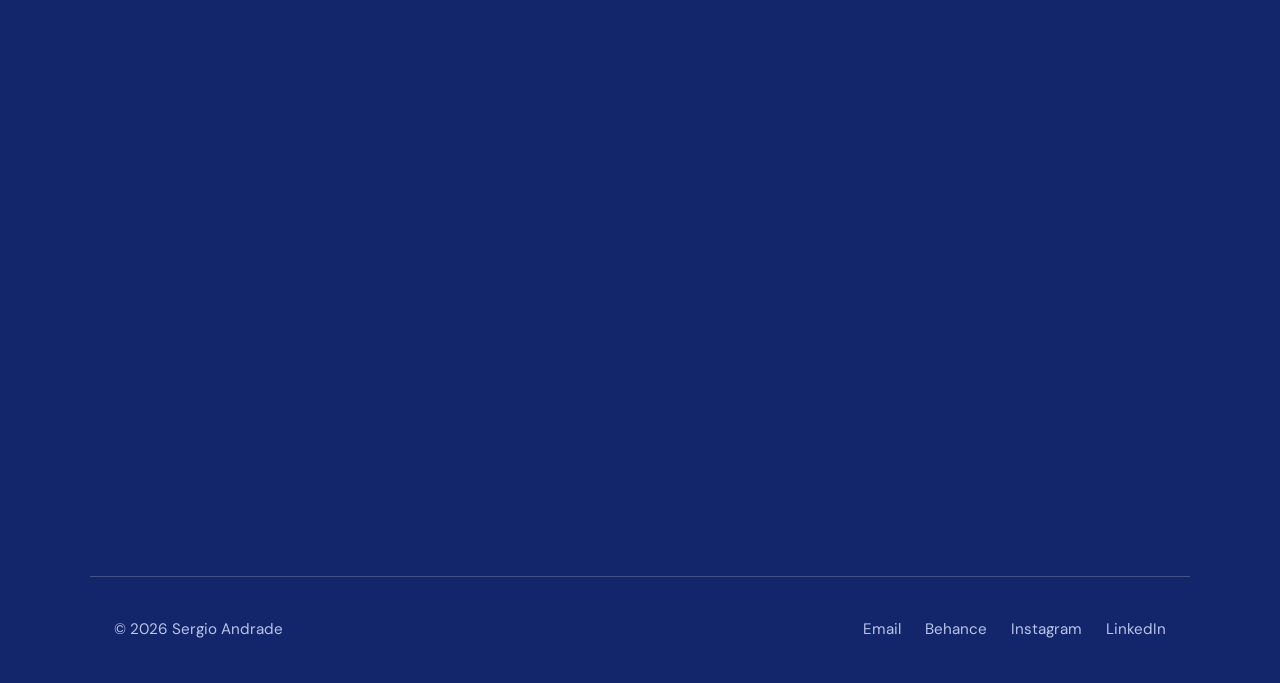
==== commit 0de84262: "ajuste foto" ====
--- a/index.html
+++ b/index.html
@@ -153,12 +153,12 @@
 
     <div class="sobre-grade">
       <figure class="sobre-foto entrada-esquerda">
-        <img src="Assets/imgs/minha foto perfil.png" alt="Foto de Sergio Andrade" loading="lazy">
+        <img src="Assets/imgs/Minhafotocompleta.jpg" alt="Foto de Sergio Andrade" loading="lazy">
       </figure>
 
       <div class="sobre-texto entrada-direita">
         <h3 class="sobre-frase">Designer multimédia.<br>Sempre a experimentar.</h3>
-        <p>Olá, sou o Sergio <span class="sobre-estrela">✦</span></p>
+        <p>Olá, sou o Sergio <span class="sobre-estrela"></span></p>
         <p>O design, para mim, é uma forma de transformar ideias em experiências visuais. É explorar, experimentar e encontrar novas maneiras de comunicar aquilo que nem sempre precisa de ser dito com palavras.</p>
         <p class="sobre-destaque">Experimentar, testar e evoluir.</p>
 
@@ -195,7 +195,7 @@
           <div class="imp-saida" id="impSaida">
             <div class="imp-papel" id="impPapel">
               <img class="imp-gif" src="Assets/imgs/meu.gif.gif" alt="Animação do meu personagem">
-              <a class="imp-convite" href="#conversa">Vamos criar juntos?</a>
+              <a class="imp-convite" href="#conversa">Vamos criar algo juntos?</a>
             </div>
           </div>
         </div>
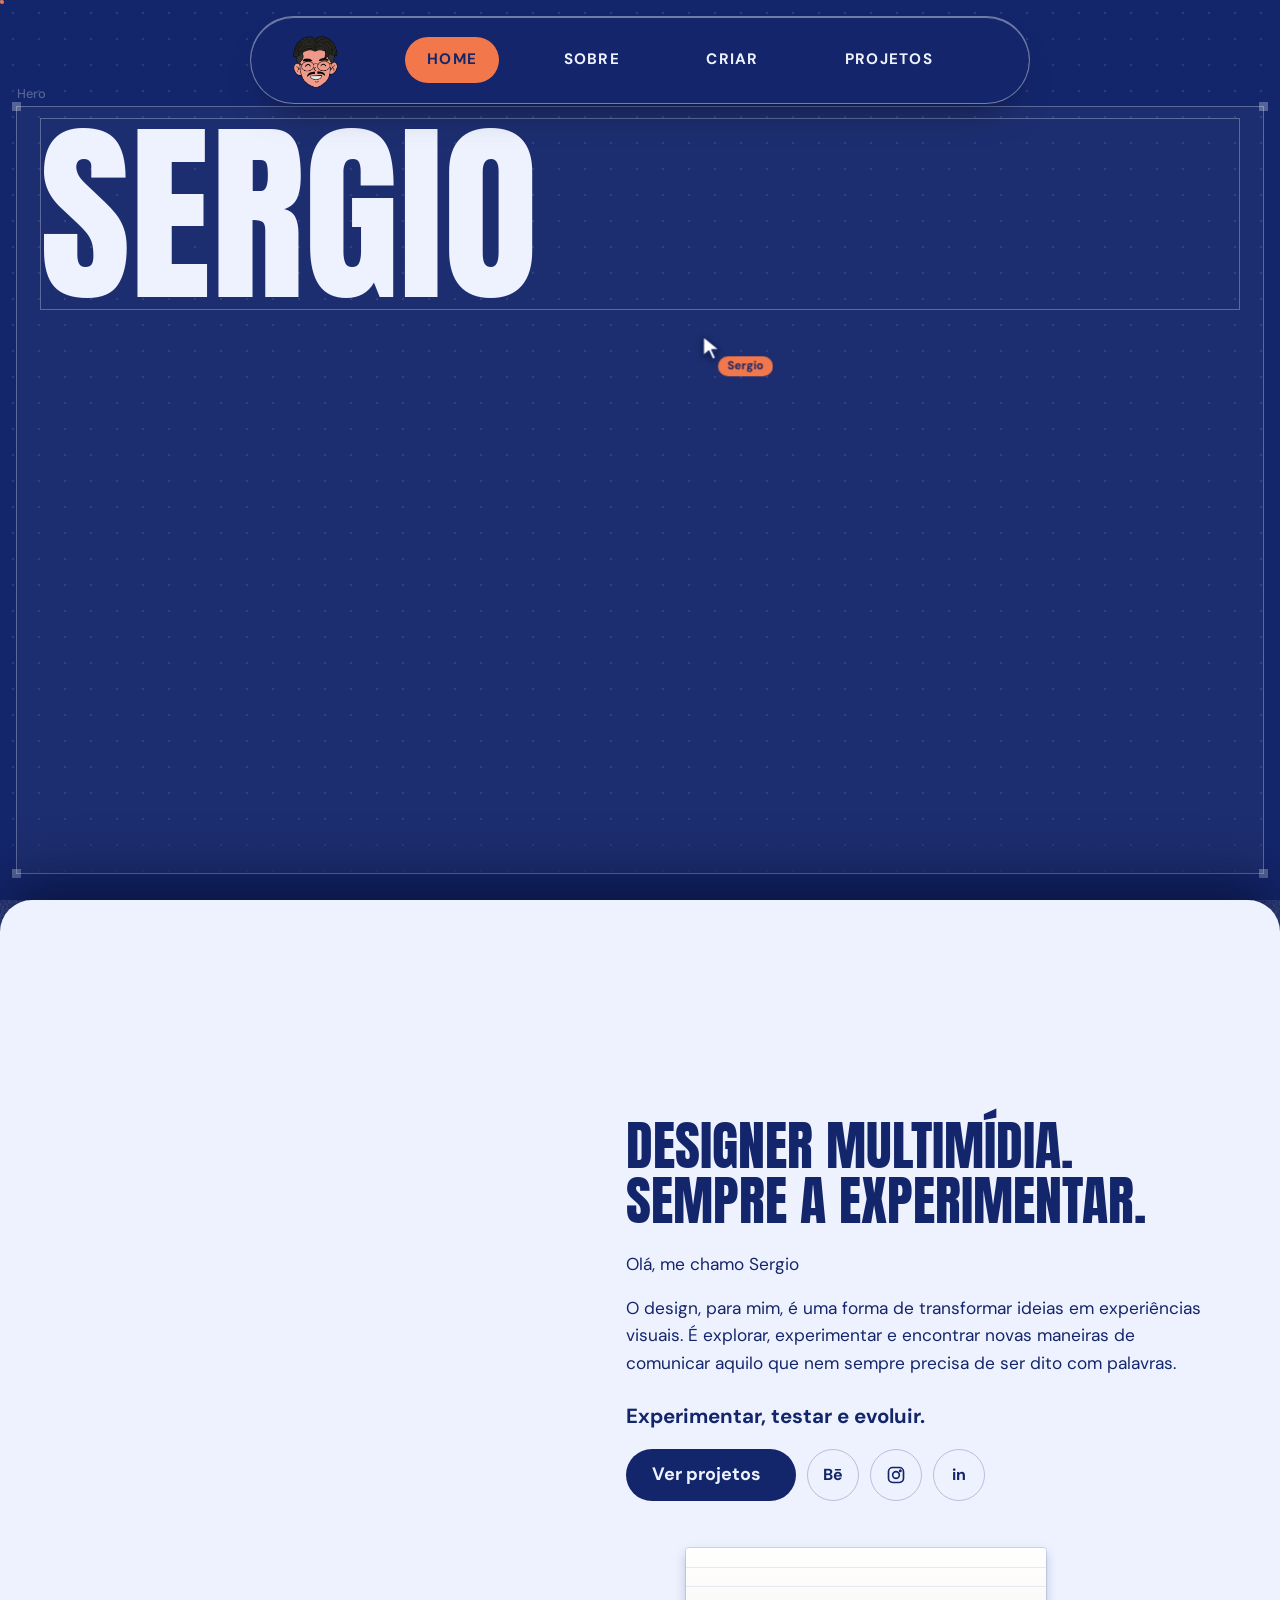
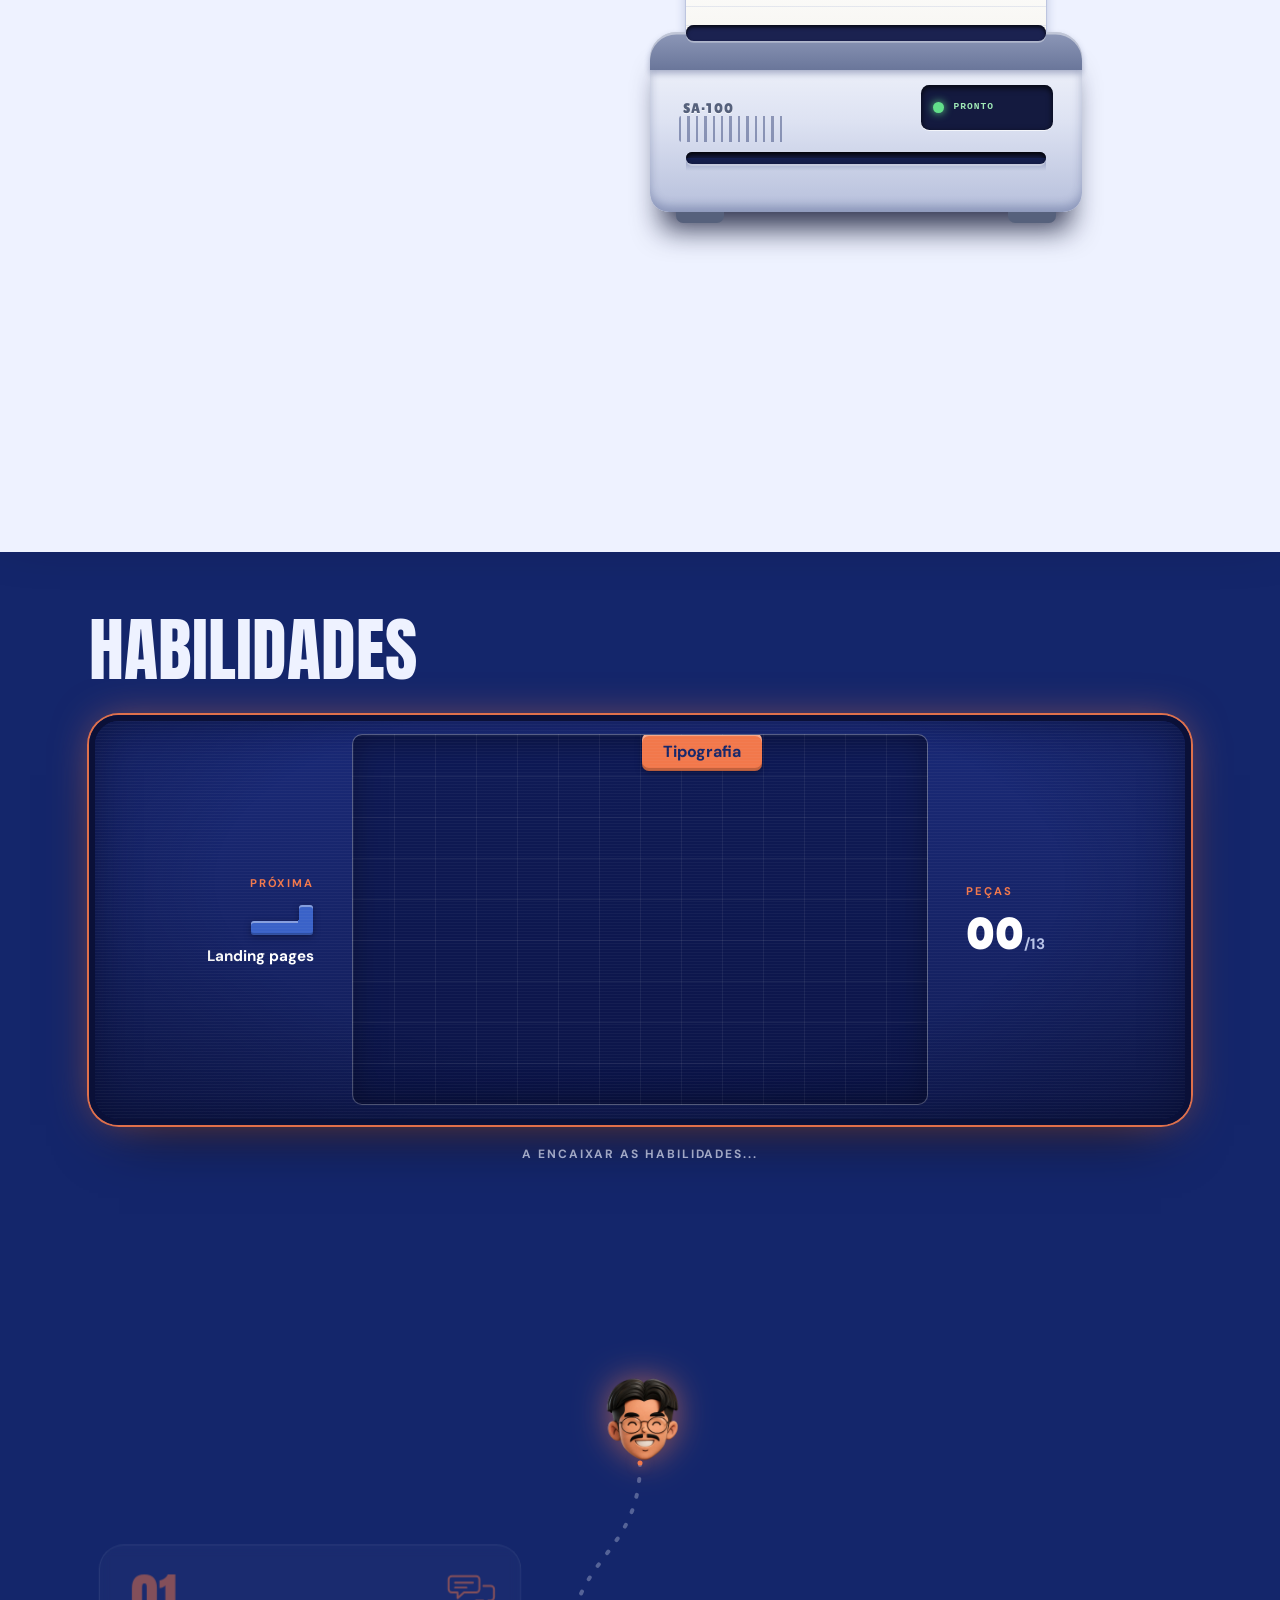
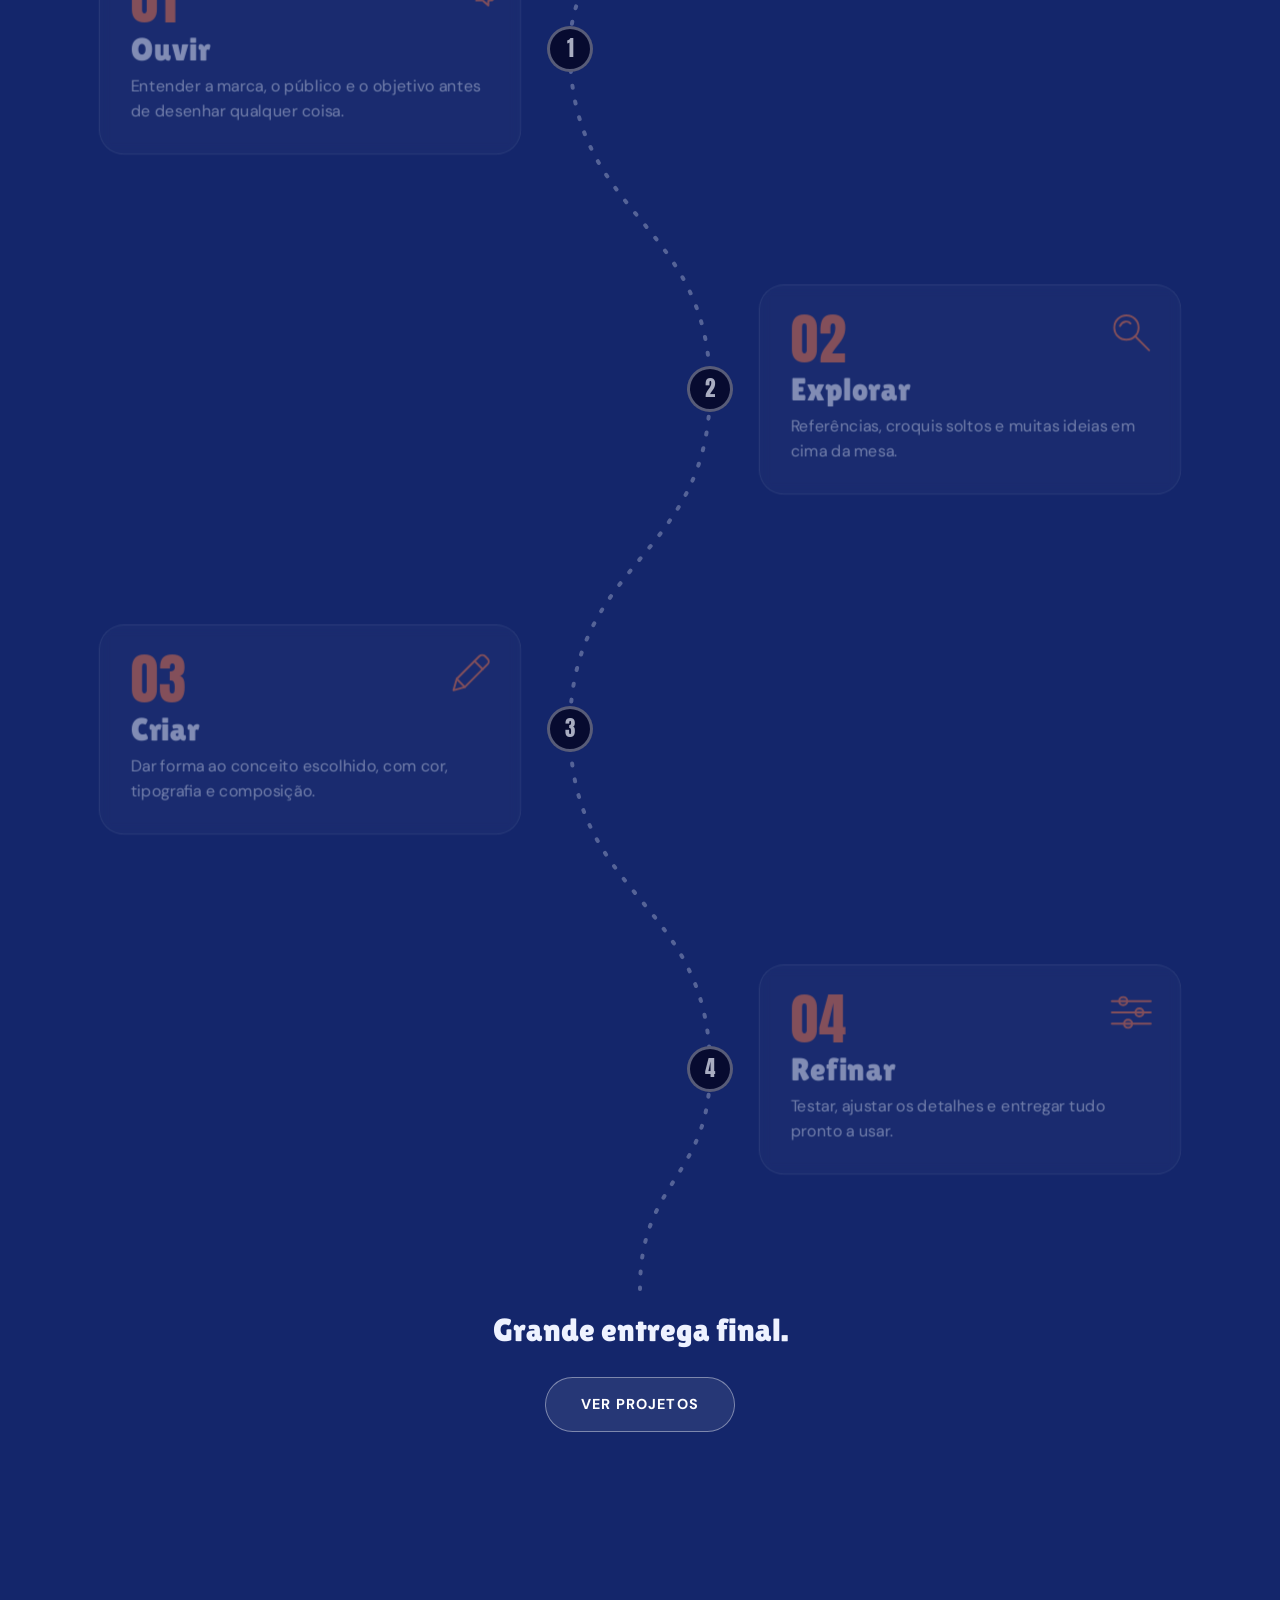
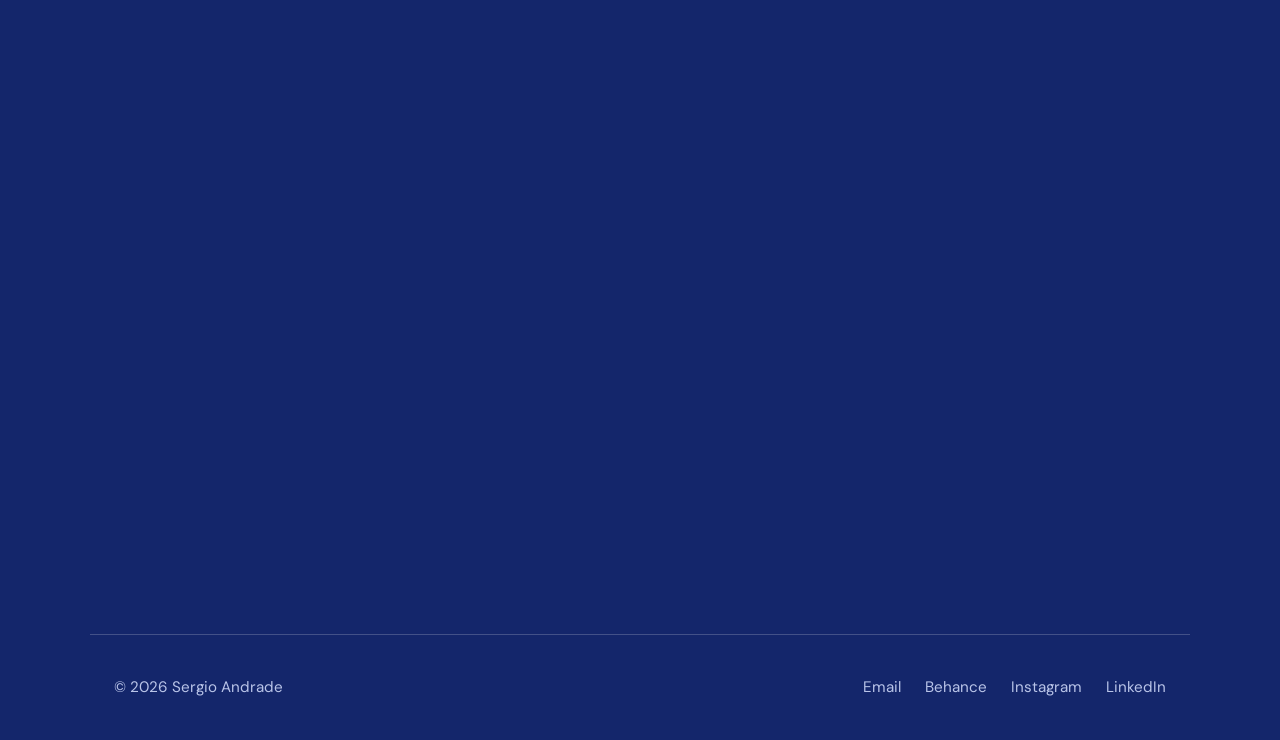
==== commit 6b27734c: "CSS correcoes" ====
--- a/index.html
+++ b/index.html
@@ -3,8 +3,8 @@
 <head>
   <meta charset="UTF-8">
   <meta name="viewport" content="width=device-width, initial-scale=1.0">
-  <title>Sergio Andrade | Designer Multimédia</title>
-  <meta name="description" content="Portfólio de Sergio Andrade, designer multimédia.">
+  <title>Sergio Andrade | Designer Multimídia</title>
+  <meta name="description" content="Portfólio de Sergio Andrade, designer multimídia.">
   <link rel="icon" href="Assets/imgs/minha.logo.png">
 
   <link href="https://fonts.googleapis.com/css2?family=Anton&family=Lilita+One&family=DM+Sans:wght@400;500;700&display=swap" rel="stylesheet">
@@ -46,7 +46,7 @@
 
     <!-- Nome e cargo gigantes; a fita do crachá passa por cima do nome -->
     <h1 class="home-nome" id="homeNome" aria-label="Sergio Andrade"><span class="pal">Sergio</span> <span class="pal">Andrade</span></h1>
-    <p class="home-cargo" id="homeCargo">Designer Multimédia</p>
+    <p class="home-cargo" id="homeCargo">Designer Multimídia</p>
 
     <div class="cracha-palco" id="crachaPalco">
       <svg class="corda" id="corda" aria-hidden="true">
@@ -62,7 +62,7 @@
         <path class="fita-corpo" data-fita fill="none"/>
         <path class="fita-brilho" data-fita fill="none"/>
         <path id="fitaGuia" data-fita fill="none" stroke="none"/>
-        <text class="fita-texto"><textPath href="#fitaGuia" startOffset="6%">SERGIO ANDRADE · DESIGNER MULTIMÉDIA · SERGIO ANDRADE · DESIGNER MULTIMÉDIA · SERGIO ANDRADE ·</textPath></text>
+        <text class="fita-texto"><textPath href="#fitaGuia" startOffset="6%">SERGIO ANDRADE · DESIGNER MULTIMÍDIA · SERGIO ANDRADE · DESIGNER MULTIMÍDIA · SERGIO ANDRADE ·</textPath></text>
         <!-- prego na parede onde a fita está presa -->
         <circle id="cordaAncora" r="0" fill="url(#metalAncora)"/>
         <circle id="cordaAncora2" r="0" fill="#3b4568"/>
@@ -84,10 +84,10 @@
                 <img src="Assets/imgs/minha foto perfil.png" alt="Foto de Sergio Andrade" draggable="false">
               </div>
               <p class="cracha-nome">Sergio Andrade</p>
-              <p class="cracha-funcao">Designer multimédia</p>
+              <p class="cracha-funcao">Designer multimídia</p>
               <div class="cracha-fim">
                 <div class="cracha-barras"></div>
-                <p class="cracha-dica">Clica para virar ↻</p>
+                <p class="cracha-dica">Clique para virar ↻</p>
               </div>
             </div>
           </div>
@@ -102,14 +102,14 @@
               <h2 class="cracha-titulo">Vamos conversar?</h2>
               <p class="cracha-lema">Experimentar, testar e evoluir.</p>
               <ul class="cracha-lista">
-                <li><small>Email</small><a href="mailto:o-teu-email@exemplo.com">o-teu-email@exemplo.com</a></li>
+                <li><small>Email</small><a href="mailto:sergioa.sf@icloud.com">sergioa.sf@icloud.com</a></li>
                 <li><small>Behance</small><a href="https://www.behance.net/sergioasf" target="_blank" rel="noopener">behance.net/sergioasf</a></li>
                 <li><small>Instagram</small><a href="https://www.instagram.com/bysergio.a/" target="_blank" rel="noopener">@bysergio.a</a></li>
                 <li><small>LinkedIn</small><a href="https://www.linkedin.com/in/sergioasf/" target="_blank" rel="noopener">in/sergioasf</a></li>
               </ul>
               <div class="cracha-fim">
                 <div class="cracha-barras"></div>
-                <p class="cracha-dica">Clica para virar ↻</p>
+                <p class="cracha-dica">Clique para virar ↻</p>
               </div>
             </div>
           </div>
@@ -157,13 +157,13 @@
       </figure>
 
       <div class="sobre-texto entrada-direita">
-        <h3 class="sobre-frase">Designer multimédia.<br>Sempre a experimentar.</h3>
-        <p>Olá, sou o Sergio <span class="sobre-estrela"></span></p>
+        <h3 class="sobre-frase">Designer multimídia.<br>Sempre a experimentar.</h3>
+        <p>Olá, me chamo Sergio <span class="sobre-estrela"></span></p>
         <p>O design, para mim, é uma forma de transformar ideias em experiências visuais. É explorar, experimentar e encontrar novas maneiras de comunicar aquilo que nem sempre precisa de ser dito com palavras.</p>
         <p class="sobre-destaque">Experimentar, testar e evoluir.</p>
 
         <div class="sobre-botoes">
-          <a class="botao-escuro" href="projetos.html">Ver projetos <span aria-hidden="true">↗</span></a>
+          <a class="botao-escuro" href="projetos.html">Ver projetos <span aria-hidden="true"></span></a>
           <a class="icone-social" href="https://www.behance.net/sergioasf" target="_blank" rel="noopener" aria-label="Behance">Bē</a>
           <a class="icone-social" href="https://www.instagram.com/bysergio.a/" target="_blank" rel="noopener" aria-label="Instagram">
             <svg viewBox="0 0 24 24" width="20" height="20" fill="none" stroke="currentColor" stroke-width="2" stroke-linecap="round" stroke-linejoin="round" aria-hidden="true"><rect x="3" y="3" width="18" height="18" rx="5"/><circle cx="12" cy="12" r="4"/><circle cx="17.2" cy="6.8" r="0.8" fill="currentColor"/></svg>
@@ -297,7 +297,7 @@
           <span class="trilha-ponto" aria-hidden="true">1</span>
           <div class="trilha-cartao">
             <svg class="trilha-icone" viewBox="0 0 64 64" fill="none" stroke="currentColor" stroke-width="2.4" stroke-linecap="round" stroke-linejoin="round" aria-hidden="true"><path d="M8 12h30a4 4 0 0 1 4 4v12a4 4 0 0 1-4 4H23l-8 7v-7H8a4 4 0 0 1-4-4V16a4 4 0 0 1 4-4z"/><path d="M47 24h9a4 4 0 0 1 4 4v10a4 4 0 0 1-4 4h-3v6l-7-6h-8"/><path d="M12 20h22M12 26h14"/></svg>
-            <span class="trilha-num">01<small>/04</small></span>
+            <span class="trilha-num">01<small></small></span>
             <h3>Ouvir</h3>
             <p>Entender a marca, o público e o objetivo antes de desenhar qualquer coisa.</p>
           </div>
@@ -305,8 +305,8 @@
         <li class="trilha-passo">
           <span class="trilha-ponto" aria-hidden="true">2</span>
           <div class="trilha-cartao">
-            <svg class="trilha-icone" viewBox="0 0 64 64" fill="none" stroke="currentColor" stroke-width="2.4" stroke-linecap="round" stroke-linejoin="round" aria-hidden="true"><circle cx="26" cy="26" r="15"/><path d="M37 37l17 17"/><path d="M18 24c3-6 10-7 13-3"/><path d="M50 12l2 5 5 2-5 2-2 5-2-5-5-2 5-2z"/></svg>
-            <span class="trilha-num">02<small>/04</small></span>
+            <svg class="trilha-icone" viewBox="0 0 64 64" fill="none" stroke="currentColor" stroke-width="2.4" stroke-linecap="round" stroke-linejoin="round" aria-hidden="true"><circle cx="26" cy="26" r="15"/><path d="M37 37l17 17"/><path d="M18 24c3-6 10-7 13-3"/></svg>
+            <span class="trilha-num">02<small></small></span>
             <h3>Explorar</h3>
             <p>Referências, croquis soltos e muitas ideias em cima da mesa.</p>
           </div>
@@ -315,7 +315,7 @@
           <span class="trilha-ponto" aria-hidden="true">3</span>
           <div class="trilha-cartao">
             <svg class="trilha-icone" viewBox="0 0 64 64" fill="none" stroke="currentColor" stroke-width="2.4" stroke-linecap="round" stroke-linejoin="round" aria-hidden="true"><path d="M10 54l4-14L42 12a5 5 0 0 1 7 0l3 3a5 5 0 0 1 0 7L24 50l-14 4z"/><path d="M36 18l10 10"/><path d="M14 40l10 10"/></svg>
-            <span class="trilha-num">03<small>/04</small></span>
+            <span class="trilha-num">03<small></small></span>
             <h3>Criar</h3>
             <p>Dar forma ao conceito escolhido, com cor, tipografia e composição.</p>
           </div>
@@ -324,18 +324,19 @@
           <span class="trilha-ponto" aria-hidden="true">4</span>
           <div class="trilha-cartao">
             <svg class="trilha-icone" viewBox="0 0 64 64" fill="none" stroke="currentColor" stroke-width="2.4" stroke-linecap="round" stroke-linejoin="round" aria-hidden="true"><path d="M8 18h48M8 32h48M8 46h48"/><circle cx="22" cy="18" r="5" fill="currentColor" fill-opacity=".15"/><circle cx="42" cy="32" r="5" fill="currentColor" fill-opacity=".15"/><circle cx="28" cy="46" r="5" fill="currentColor" fill-opacity=".15"/></svg>
-            <span class="trilha-num">04<small>/04</small></span>
+            <span class="trilha-num">04<small></small></span>
             <h3>Refinar</h3>
             <p>Testar, ajustar os detalhes e entregar tudo pronto a usar.</p>
           </div>
         </li>
       </ol>
-    </div>
-  </section>
-
-  <!-- BOTÃO SECUNDÁRIO: VER PROJETOS (Fora dos blocos) -->
-  <section class="secao-botao-projetos entrada-baixo">
-    <a class="botao botao-vidro botao-grande" href="projetos.html">Ver projetos</a>
+
+      <!-- Fim da trilha: o personagem chega aqui e o Processo "fecha" -->
+      <div class="trilha-fim" id="trilhaFim">
+        <p class="trilha-fim-texto">Grande entrega final.</p>
+        <a class="botao botao-vidro botao-grande" href="projetos.html">Ver projetos</a>
+      </div>
+    </div>
   </section>
 
   <!-- CONVITE FINAL -->
@@ -347,10 +348,10 @@
         <h2>Vamos criar algo juntos?</h2>
         <p>Tens um projeto em mente? Conta-me a ideia e vemos como a pôr de pé.</p>
         <div class="cta-botoes">
-          <a class="botao" href="mailto:o-teu-email@exemplo.com">Enviar email</a>
+          <a class="botao" href="mailto:sergioa.sf@icloud.com">Enviar email</a>
           <a class="botao botao-vidro" href="https://www.behance.net/sergioasf" target="_blank" rel="noopener">Ver Behance</a>
         </div>
-        <p class="correio-dica" id="correioDica">Ou gira a manivela do correio &#8635;</p>
+        <p class="correio-dica" id="correioDica">Ou toque na manivela do correio &#8635;</p>
       </div>
 
       <!-- Caixa de correio com manivela -->
@@ -452,8 +453,8 @@
             <ul class="carta-contactos">
               <li>
                 <small>Email</small>
-                <a href="mailto:o-teu-email@exemplo.com">o-teu-email@exemplo.com</a>
-                <button type="button" class="carta-copiar" data-copiar="o-teu-email@exemplo.com">Copiar</button>
+                <a href="mailto:sergioa.sf@icloud.com">sergioa.sf@icloud.com</a>
+                <button type="button" class="carta-copiar" data-copiar="sergioa.sf@icloud.com">Copiar</button>
               </li>
               <li><small>Behance</small><a href="https://www.behance.net/sergioasf" target="_blank" rel="noopener">behance.net/sergioasf</a></li>
               <li><small>Instagram</small><a href="https://www.instagram.com/bysergio.a/" target="_blank" rel="noopener">@bysergio.a</a></li>
@@ -481,7 +482,7 @@
   <footer>
     <p>© <span id="ano"></span> Sergio Andrade</p>
     <nav class="redes">
-      <a href="mailto:o-teu-email@exemplo.com">Email</a>
+      <a href="mailto:sergioa.sf@icloud.com">Email</a>
       <a href="https://www.behance.net/sergioasf" target="_blank" rel="noopener">Behance</a>
       <a href="https://www.instagram.com/bysergio.a/?utm_source=ig_web_button_share_sheet" target="_blank" rel="noopener">Instagram</a>
       <a href="https://www.linkedin.com/in/sergioasf/" target="_blank" rel="noopener">LinkedIn</a>
--- a/Assets/css/styles.css
+++ b/Assets/css/styles.css
@@ -4329,3 +4329,43 @@
   box-shadow: 0 0 24px rgba(242, 120, 75, 0.8);
 }
 
+
+
+/* ---------- PROCESSO: o fim "fecha" a página ---------- */
+.processo-secao {
+  min-height: 100vh;
+  min-height: 100svh;
+  padding-bottom: 5rem;
+}
+
+/* o universo termina com uma borda limpa em baixo (só nasce suave em cima) */
+.processo-universo {
+  -webkit-mask-image: linear-gradient(to bottom, transparent 0, #000 220px, #000 100%);
+  mask-image: linear-gradient(to bottom, transparent 0, #000 220px, #000 100%);
+}
+
+.trilha-fim {
+  position: relative;
+  z-index: 1;
+  display: flex;
+  flex-direction: column;
+  align-items: center;
+  gap: 1.2rem;
+  padding: 4rem 0 0;
+  text-align: center;
+}
+
+.trilha-fim-texto {
+  margin: 0;
+  font-family: var(--fonte-titulo);
+  font-size: clamp(1.4rem, 3vw, 2rem);
+  color: var(--claro);
+}
+
+@media (max-width: 700px) {
+  .trilha-fim {
+    align-items: flex-start;
+    padding-left: 70px;
+    text-align: left;
+  }
+}
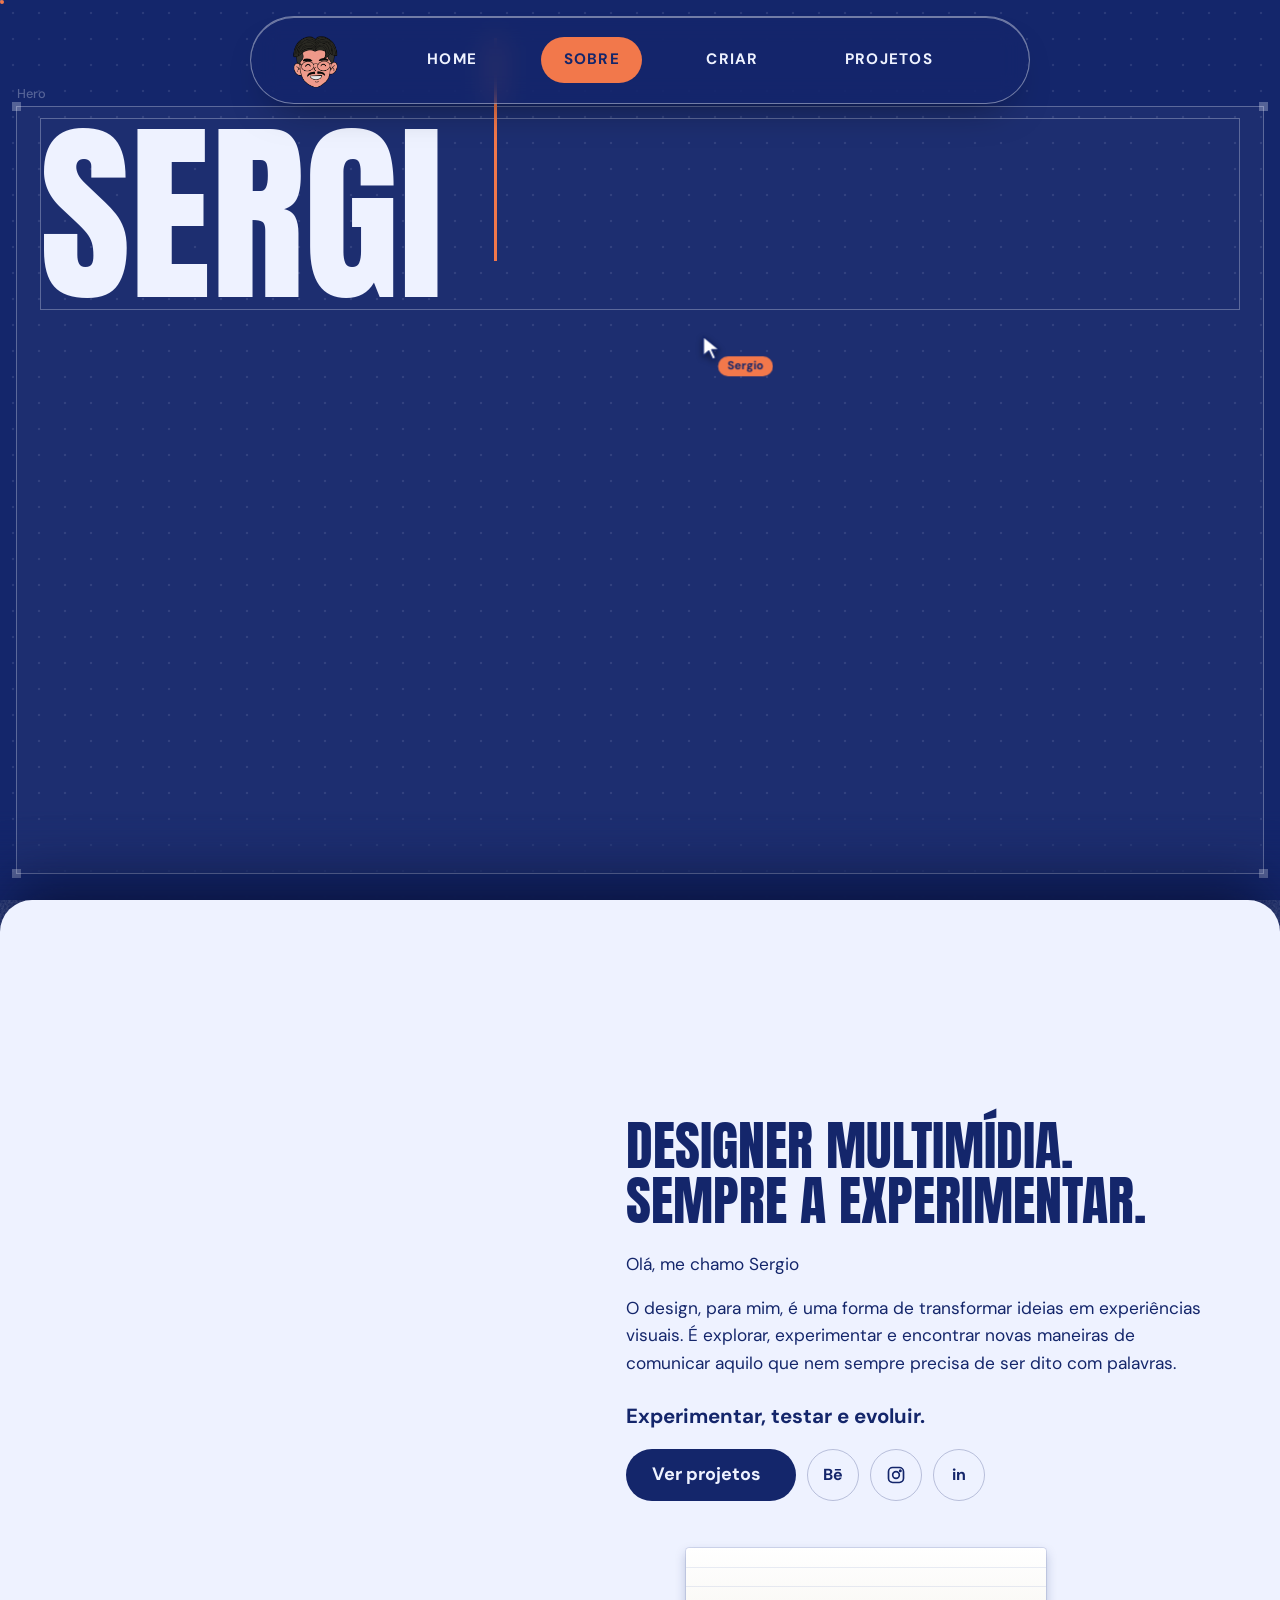
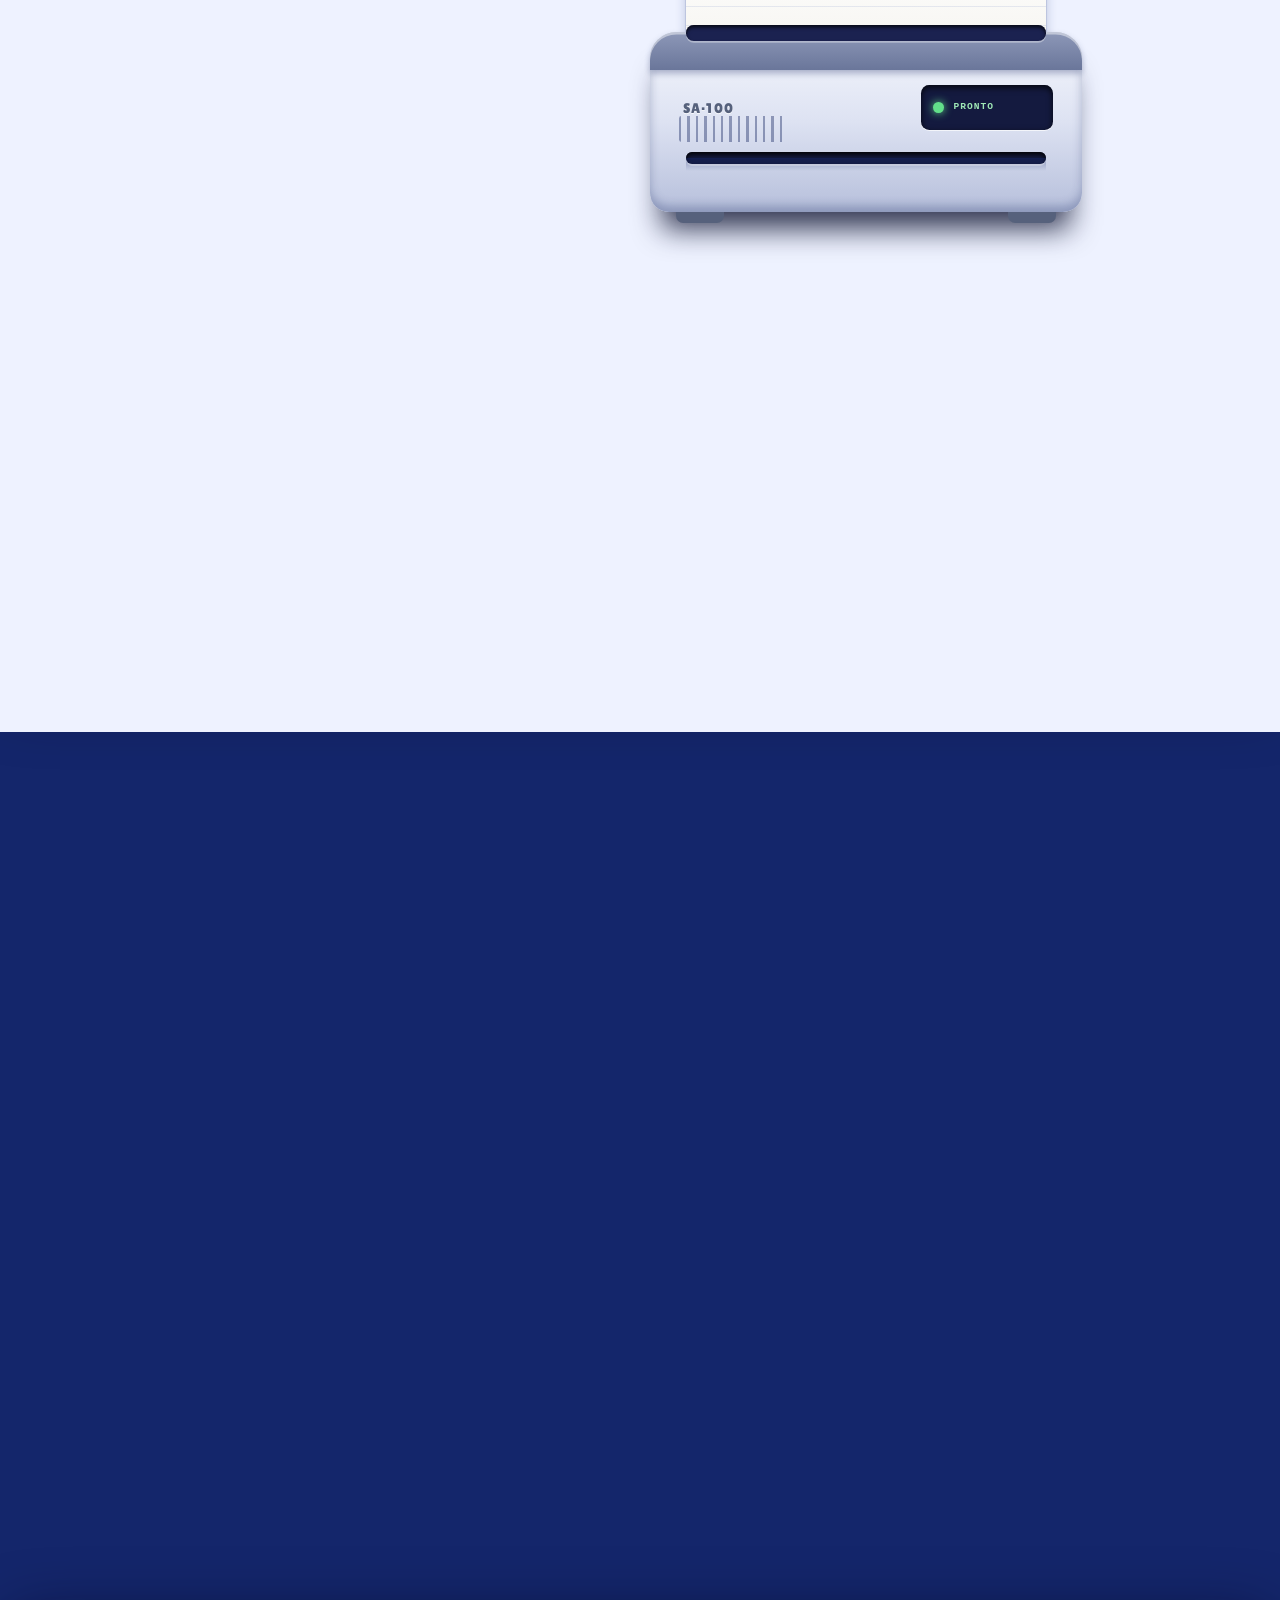
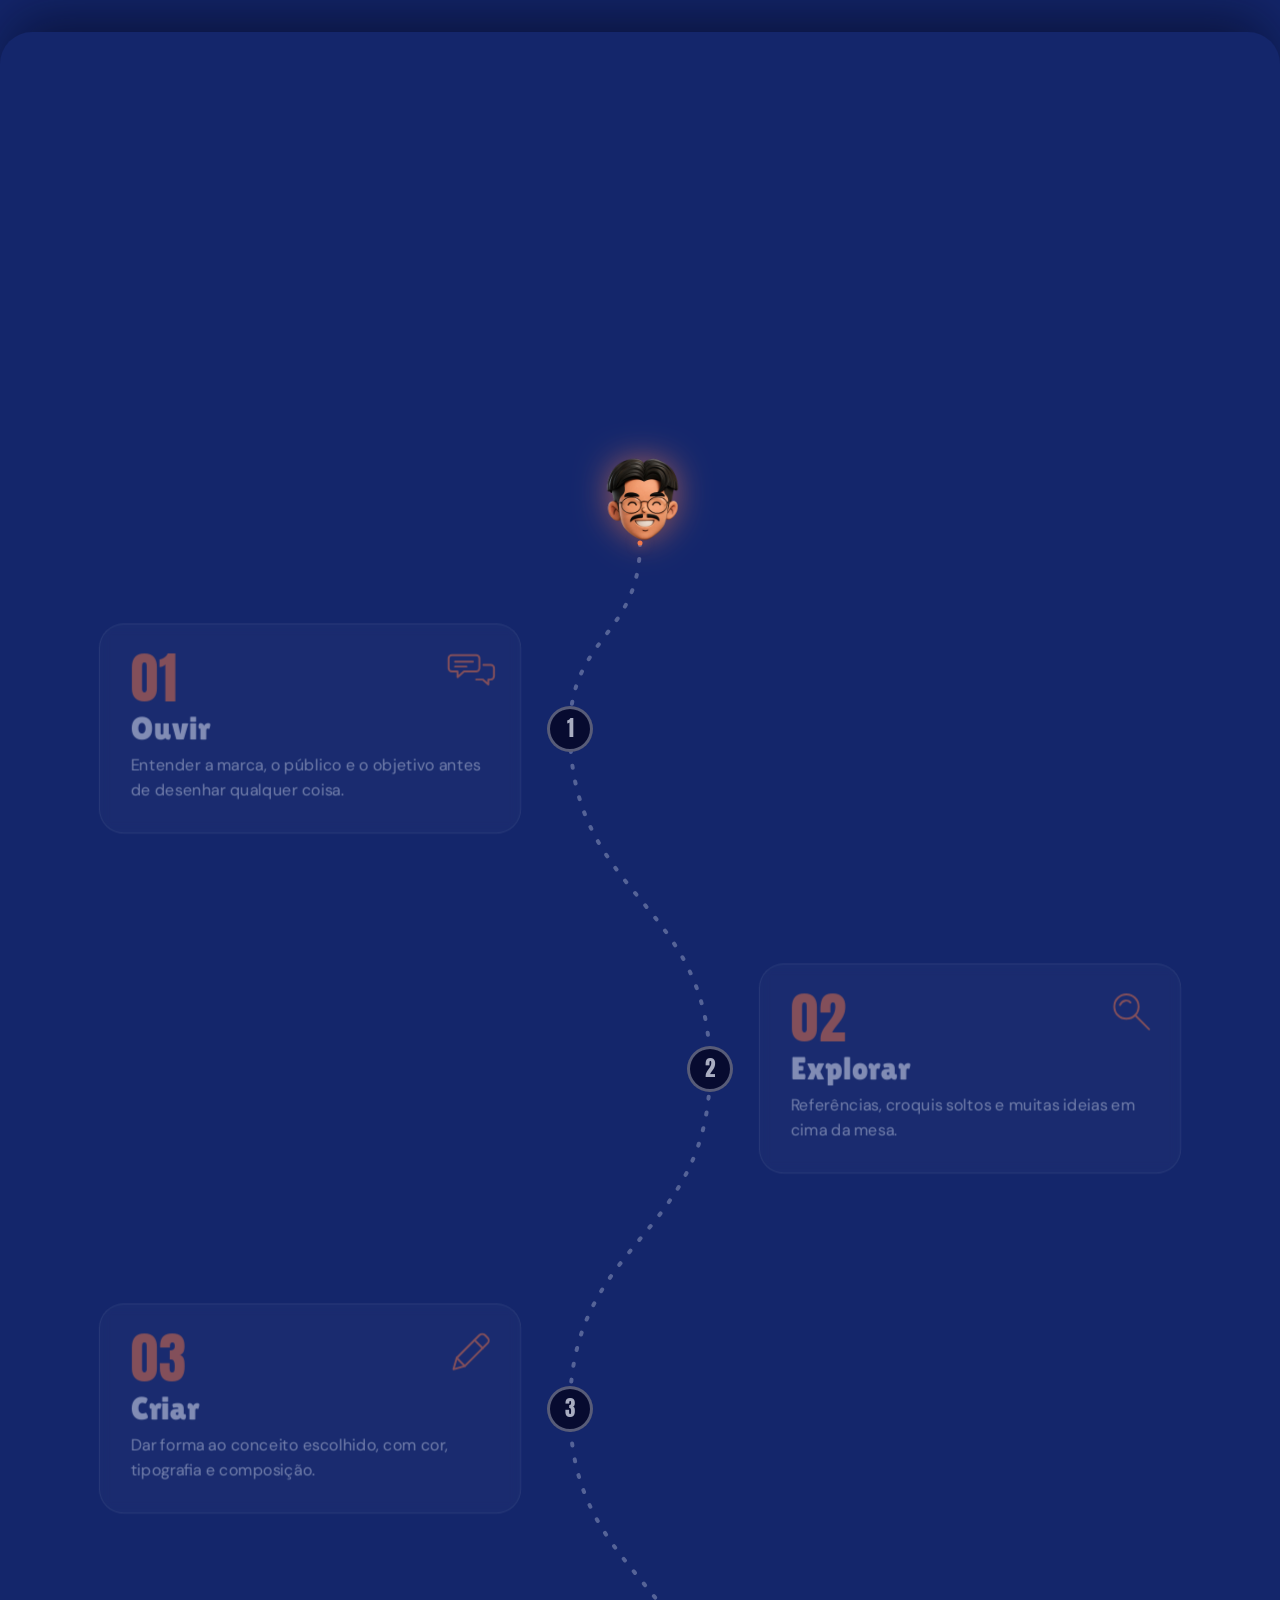
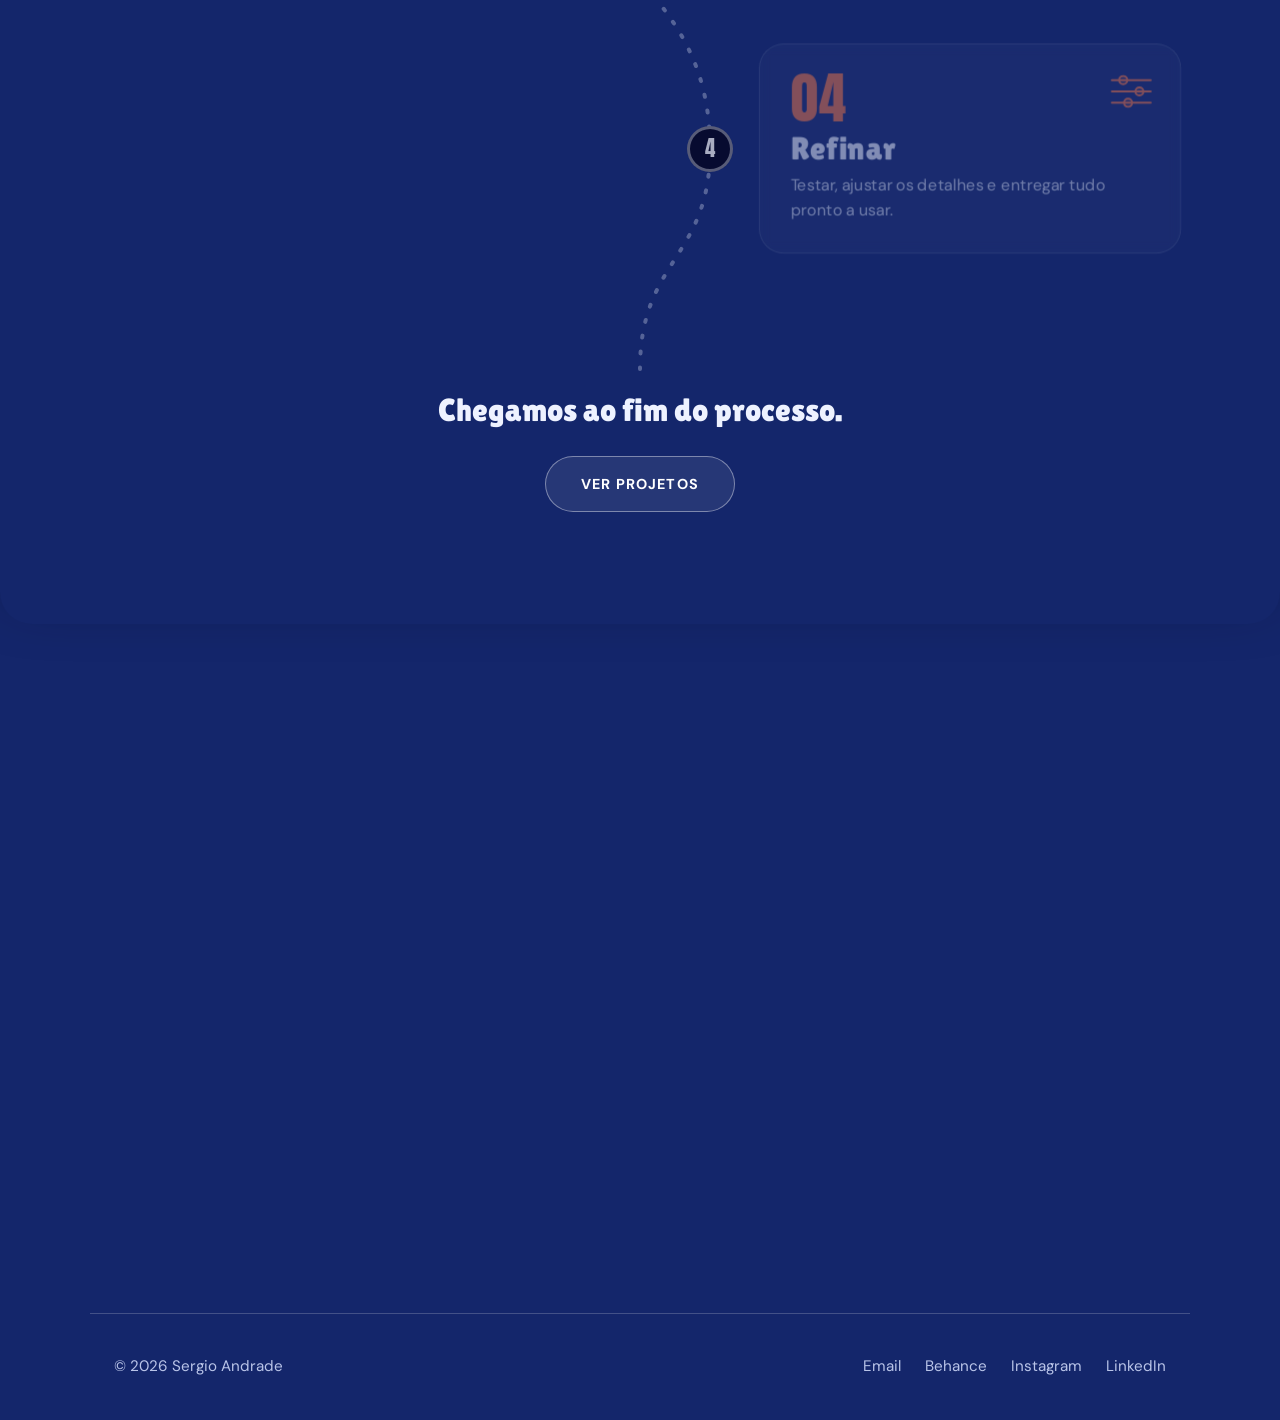
==== commit bb7a236a: "css modificacoes ++" ====
--- a/index.html
+++ b/index.html
@@ -7,7 +7,7 @@
   <meta name="description" content="Portfólio de Sergio Andrade, designer multimídia.">
   <link rel="icon" href="Assets/imgs/minha.logo.png">
 
-  <link href="https://fonts.googleapis.com/css2?family=Anton&family=Lilita+One&family=DM+Sans:wght@400;500;700&display=swap" rel="stylesheet">
+  <link href="https://fonts.googleapis.com/css2?family=Anton&family=Dancing+Script:wght@600;700&family=Lilita+One&family=DM+Sans:wght@400;500;700&display=swap" rel="stylesheet">
   <link rel="stylesheet" href="Assets/css/styles.css">
 
   
@@ -84,7 +84,7 @@
                 <img src="Assets/imgs/minha foto perfil.png" alt="Foto de Sergio Andrade" draggable="false">
               </div>
               <p class="cracha-nome">Sergio Andrade</p>
-              <p class="cracha-funcao">Designer multimídia</p>
+              <p class="cracha-funcao"><i class="cracha-ponto"></i>Disponível para projetos</p>
               <div class="cracha-fim">
                 <div class="cracha-barras"></div>
                 <p class="cracha-dica">Clique para virar ↻</p>
@@ -94,22 +94,40 @@
 
           <!-- VERSO -->
           <div class="cara cara-verso">
-            <div class="cracha-banda cracha-banda-laranja">
-              <span class="cracha-furo"></span>
-              <p class="cracha-topo">Contactos</p>
-            </div>
-            <div class="cracha-corpo">
-              <h2 class="cracha-titulo">Vamos conversar?</h2>
-              <p class="cracha-lema">Experimentar, testar e evoluir.</p>
+            <div class="cara-int">
+              <div class="cracha-banda cracha-banda-verso">
+                <h2 class="cracha-titulo">Contactos</h2>
+                <img class="cracha-selo cracha-selo-topo" src="Assets/imgs/minha.logo.png" alt="" draggable="false">
+              </div>
               <ul class="cracha-lista">
-                <li><small>Email</small><a href="mailto:sergioa.sf@icloud.com">sergioa.sf@icloud.com</a></li>
-                <li><small>Behance</small><a href="https://www.behance.net/sergioasf" target="_blank" rel="noopener">behance.net/sergioasf</a></li>
-                <li><small>Instagram</small><a href="https://www.instagram.com/bysergio.a/" target="_blank" rel="noopener">@bysergio.a</a></li>
-                <li><small>LinkedIn</small><a href="https://www.linkedin.com/in/sergioasf/" target="_blank" rel="noopener">in/sergioasf</a></li>
+                <li>
+                  <a href="mailto:sergioa.sf@icloud.com">
+                    <span class="ico"><svg viewBox="0 0 24 24" aria-hidden="true"><rect x="3" y="5" width="18" height="14" rx="3"/><path d="m4 7 8 6 8-6"/></svg></span>
+                    <span class="txt"><b>Email</b><small>sergioa.sf@icloud.com</small></span>
+                  </a>
+                </li>
+                <li>
+                  <a href="https://www.behance.net/sergioasf" target="_blank" rel="noopener">
+                    <span class="ico"><svg viewBox="0 0 24 24" aria-hidden="true"><path d="M3 6v12h5a3.5 3.5 0 0 0 0-7 3 3 0 0 0 0-5Z"/><path d="M3 11h5M14 8h6M21 15h-7a3 3 0 0 0 6 1.5"/></svg></span>
+                    <span class="txt"><b>Behance</b><small>behance.net/sergioasf</small></span>
+                  </a>
+                </li>
+                <li>
+                  <a href="https://www.instagram.com/bysergio.a/" target="_blank" rel="noopener">
+                    <span class="ico"><svg viewBox="0 0 24 24" aria-hidden="true"><rect x="4" y="4" width="16" height="16" rx="5"/><circle cx="12" cy="12" r="3.6"/><circle cx="17" cy="7" r=".6"/></svg></span>
+                    <span class="txt"><b>Instagram</b><small>@bysergio.a</small></span>
+                  </a>
+                </li>
+                <li>
+                  <a href="https://www.linkedin.com/in/sergioasf/" target="_blank" rel="noopener">
+                    <span class="ico"><svg viewBox="0 0 24 24" aria-hidden="true"><rect x="4" y="4" width="16" height="16" rx="3"/><path d="M8 11v5M8 8v.01M12 16v-5M12 13a2.5 2.5 0 0 1 5 0v3"/></svg></span>
+                    <span class="txt"><b>LinkedIn</b><small>in/sergioasf</small></span>
+                  </a>
+                </li>
               </ul>
-              <div class="cracha-fim">
+              <div class="cracha-verso-fim">
+                <p class="cracha-lema">Experimentar,<br>testar e evoluir.</p>
                 <div class="cracha-barras"></div>
-                <p class="cracha-dica">Clique para virar ↻</p>
               </div>
             </div>
           </div>
@@ -333,7 +351,7 @@
 
       <!-- Fim da trilha: o personagem chega aqui e o Processo "fecha" -->
       <div class="trilha-fim" id="trilhaFim">
-        <p class="trilha-fim-texto">Grande entrega final.</p>
+        <p class="trilha-fim-texto">Chegamos ao fim do processo.</p>
         <a class="botao botao-vidro botao-grande" href="projetos.html">Ver projetos</a>
       </div>
     </div>
--- a/Assets/css/styles.css
+++ b/Assets/css/styles.css
@@ -4368,4 +4368,859 @@
     padding-left: 70px;
     text-align: left;
   }
+}
+
+/* ---------- HABILIDADES: página inteira, conteúdo centrado (abaixo do menu) ---------- */
+#habilidades.sobre-extra {
+  min-height: 100vh;
+  min-height: 100svh;
+  display: flex;
+  flex-direction: column;
+  justify-content: center;
+  align-items: center;
+  padding-top: 8.5rem;
+  padding-bottom: 3.5rem;
+}
+
+#habilidades.sobre-extra > * {
+  width: 100%;
+}
+
+#habilidades.sobre-extra .sobre-titulo {
+  margin-left: auto;
+  margin-right: auto;
+}
+
+/* ---------- PROCESSO: ao chegar, o personagem espera no início da linha ---------- */
+.processo-secao .trilha {
+  margin-top: max(0px, calc(60vh - 14rem));
+}
+
+
+/* ---------- SOBRE: espaço extra no fim, para a impressora começar mais tarde (só com rato) ---------- */
+.duas-telas #sobre {
+  padding-bottom: calc(5.5rem + 12vh); /* toque: atraso menor */
+}
+
+@media (hover: hover) and (pointer: fine) {
+  .duas-telas #sobre {
+    padding-bottom: calc(5.5rem + 20vh);
+  }
+}
+
+
+/* =========================================================
+   PROJETOS: pastas empilhadas (cada projeto é uma pasta com aba)
+   ========================================================= */
+.pagina-projetos #projetos {
+  max-width: 980px;
+  padding-top: 8.5rem;
+}
+
+.pagina-projetos .sobre-titulo {
+  max-width: none;
+  margin: 0 0 4.6rem;
+}
+
+.pagina-projetos .lista-projetos {
+  --cnt: 1;
+  --tw: min(12.5rem, calc((100% - 5rem) / var(--cnt)));
+  display: block;
+  padding-bottom: 6vh;
+}
+
+.pagina-projetos .projeto {
+  --n: 0;
+  --pasta: #f2784b;
+  --texto: var(--azul-escuro);
+  position: sticky;
+  z-index: 1;
+  top: 9.8rem;
+  display: grid;
+  grid-template-columns: 1fr;
+  grid-template-rows: auto 1fr;
+  gap: 1.6rem;
+  height: min(calc(100svh - 11.5rem), 700px);
+  margin-bottom: 14vh;
+  padding: 2.4rem 2.6rem 2.6rem;
+  background: none;
+  color: var(--texto);
+  overflow: visible;
+  box-shadow: none;
+}
+
+.pagina-projetos .projeto[data-cor="1"] { --pasta: #b9c4e8; }
+.pagina-projetos .projeto[data-cor="2"] { --pasta: #2547a0; --texto: #fff; }
+.pagina-projetos .projeto[data-cor="3"] { --pasta: #f1d98a; }
+.pagina-projetos .projeto[data-cor="4"] { --pasta: #7fd1b0; }
+
+.pagina-projetos .projeto.em-breve {
+  --pasta: #2a3a7a;
+  --texto: var(--lilas);
+  outline: none;
+}
+
+/* corpo da pasta */
+.pagina-projetos .projeto::before {
+  content: "";
+  display: block;
+  position: absolute;
+  inset: 0;
+  z-index: -1;
+  border-radius: 34px;
+  background: var(--pasta);
+  box-shadow: 0 -14px 40px -16px rgba(3, 6, 28, 0.6), 0 30px 60px -30px rgba(3, 6, 28, 0.9);
+  outline: 0;
+}
+
+.pagina-projetos .projeto[data-n="0"]::before {
+  border-top-left-radius: 0;
+}
+
+/* aba da pasta (criada pelo JavaScript): cada uma num lugar, todas sempre visíveis */
+.pasta-tab {
+  display: none;
+}
+
+.pagina-projetos .pasta-tab {
+  position: absolute;
+  top: -2.7rem;
+  left: calc(var(--n) * var(--tw));
+  z-index: -1;
+  display: flex;
+  align-items: center;
+  width: calc(var(--tw) + 1.6rem);
+  max-width: 14.4rem;
+  height: 2.8rem;
+  padding: 0 1.2rem 0 0.8rem;
+  background: var(--pasta);
+  color: var(--texto);
+  font-size: 0.7rem;
+  font-weight: 700;
+  letter-spacing: 0.02em;
+  line-height: 1;
+  text-transform: none;
+  white-space: nowrap;
+  overflow: hidden;
+  text-overflow: ellipsis;
+  clip-path: polygon(0 0, calc(100% - 1.6rem) 0, 100% 100%, 0 100%);
+}
+
+/* a categoria só serve para os filtros */
+.pagina-projetos .pasta-aba {
+  display: none;
+}
+
+.pagina-projetos .pasta-frente {
+  grid-column: 1;
+  grid-row: 1;
+  display: flex;
+  flex-direction: row;
+  justify-content: space-between;
+  align-items: flex-end;
+  gap: 1.5rem;
+  margin: 0;
+  padding: 0;
+  background: none;
+  border-radius: 0;
+  box-shadow: none;
+}
+
+.pagina-projetos .projeto h3 {
+  font-family: "Anton", Impact, "Arial Narrow", sans-serif;
+  font-size: clamp(2.2rem, 4.2vw, 3.6rem);
+  line-height: 0.98;
+  text-transform: uppercase;
+}
+
+.pagina-projetos .pasta-abrir {
+  font-size: 0.8rem;
+}
+
+.pagina-projetos .projeto.em-breve .pasta-abrir {
+  padding: 0.5rem 0.9rem;
+  border: 2px solid currentColor;
+  transform: rotate(-3deg);
+}
+
+/* foto da capa, colada com fita */
+.pagina-projetos .projeto .capa {
+  grid-column: 1;
+  grid-row: 2;
+  align-self: stretch;
+  justify-self: stretch;
+  position: relative;
+  width: 86%;
+  min-height: 0;
+  height: 92%;
+  justify-self: center;
+  aspect-ratio: auto;
+  padding: 10px;
+  border-radius: 22px;
+  background: #fbfaf6;
+  overflow: visible;
+  box-shadow: 0 14px 30px -14px rgba(3, 6, 28, 0.7);
+  transform: rotate(0.6deg);
+  transition: transform 0.5s cubic-bezier(0.2, 0.8, 0.2, 1);
+}
+
+.pagina-projetos .projeto:hover .capa,
+.pagina-projetos .projeto:focus-visible .capa {
+  transform: rotate(0deg) translateY(-6px);
+}
+
+.pagina-projetos .projeto .capa img,
+.pagina-projetos .projeto:hover .capa img {
+  width: 100%;
+  height: 100%;
+  object-fit: cover;
+  border-radius: 14px;
+  transform: none;
+}
+
+.pagina-projetos .projeto .capa::before,
+.pagina-projetos .projeto .capa::after {
+  content: "";
+  position: absolute;
+  top: -14px;
+  width: 92px;
+  height: 28px;
+  background: rgba(255, 255, 255, 0.5);
+  box-shadow: 0 1px 2px rgba(0, 0, 0, 0.1);
+  z-index: 2;
+}
+
+.pagina-projetos .projeto .capa::before { left: 7%; transform: rotate(-4deg); }
+.pagina-projetos .projeto .capa::after { right: 7%; transform: rotate(5deg); }
+
+@media (max-width: 800px) {
+  /* no celular a pilha continua: pasta mais compacta e abas só com o número */
+  .pagina-projetos .projeto {
+    top: 8.8rem;
+    height: auto;
+    grid-template-rows: auto auto;
+    margin-bottom: 12vh;
+    padding: 1.1rem 0.9rem 1.2rem;
+    gap: 0.9rem;
+  }
+
+  /* pasta mais larga: menos margem nas laterais da página */
+  .pagina-projetos #projetos {
+    padding-left: 0.7rem;
+    padding-right: 0.7rem;
+  }
+
+  .pagina-projetos .projeto::before { border-radius: 26px; }
+  .pagina-projetos .projeto[data-n="0"]::before { border-top-left-radius: 0; }
+
+  .pagina-projetos .pasta-tab {
+    top: -2.3rem;
+    height: 2.4rem;
+    padding: 0 0.9rem 0 0.7rem;
+    font-size: 0.72rem;
+  }
+
+  .pagina-projetos .pasta-tab-nome { display: none; }
+
+  .pagina-projetos .pasta-frente { gap: 0.8rem; }
+
+  .pagina-projetos .projeto h3 {
+    font-size: 1.9rem;
+    white-space: nowrap; /* uma linha só: todas as pastas com a mesma altura */
+  }
+
+  .pagina-projetos .projeto .capa {
+    width: 100%;
+    height: auto;
+    aspect-ratio: 4 / 3.1;
+    border-radius: 18px;
+    padding: 7px;
+  }
+
+  .pagina-projetos .projeto .capa img { border-radius: 12px; }
+}
+
+/* ---------- Dentro de cada projeto: mesmo visual do resto do site ---------- */
+.pagina-projeto .projeto-hero h1 {
+  font-family: "Anton", Impact, "Arial Narrow", sans-serif;
+  text-transform: uppercase;
+  line-height: 0.95;
+  letter-spacing: 0.01em;
+}
+
+.pagina-projeto .projeto-hero .rotulo {
+  display: table;
+  margin: 0 auto 1.2rem;
+  padding: 0.4rem 1.1rem;
+  border: 1px solid var(--laranja);
+  border-radius: 999px;
+}
+
+
+/* =========================================================
+   TABLET E TELEMÓVEL
+   ========================================================= */
+@media (max-width: 1024px) {
+  /* Habilidades: altura natural (sem esticar a tela toda) */
+  #habilidades.sobre-extra {
+    min-height: 0;
+    justify-content: flex-start;
+    padding-top: 8rem;
+    padding-bottom: 4rem;
+  }
+
+  /* Processo: o personagem espera um pouco, sem um vazio enorme */
+  .processo-secao .trilha {
+    margin-top: clamp(0px, calc(60vh - 14rem), 9rem);
+  }
+
+  /* Projetos: pasta menos alta e foto confortável */
+  .pagina-projetos #projetos {
+    max-width: 760px;
+  }
+}
+
+@media (min-width: 701px) and (max-width: 1024px) {
+  .pagina-projetos .projeto {
+    height: min(calc(100svh - 12rem), 640px);
+  }
+}
+
+
+/* No toque, o JavaScript controla a rolagem (efeito de páginas) */
+html.paginas-toque {
+  overscroll-behavior-y: none;
+}
+
+@media (max-width: 700px) {
+  /* Habilidades ocupa a tela toda também no celular, como uma página */
+  #habilidades.sobre-extra {
+    min-height: 100vh;
+    min-height: 100svh;
+    justify-content: center;
+  }
+}
+
+
+/* Manivela do correio: o dedo gira a manivela e a página não se mexe
+   (antes uma regra mais abaixo devolvia o scroll ao toque e a tela balançava) */
+.manivela-alvo {
+  touch-action: none !important;
+}
+
+/* ---------- SOBRE no celular: mais espaço e tudo centrado depois do texto ---------- */
+@media (max-width: 700px) {
+  .sobre-texto > p:not(.sobre-destaque):not(:first-of-type) {
+    margin-bottom: 2.4rem;
+  }
+
+  .sobre-texto .sobre-destaque {
+    margin: 0 0 2.4rem;
+    text-align: center;
+  }
+
+  .sobre-botoes {
+    display: grid;
+    grid-template-columns: repeat(3, 44px);
+    justify-content: center;
+    gap: 0.9rem 0.7rem;
+    margin: 0 0 3rem;
+  }
+
+  .sobre-botoes .botao-escuro {
+    grid-column: 1 / -1;
+    justify-self: center;
+    min-height: 46px;
+    padding: 0 1.3rem;
+    font-size: 0.95rem;
+  }
+
+  .sobre-botoes .icone-social {
+    width: 44px;
+    height: 44px;
+    border-radius: 50%;
+    font-size: 0.9rem;
+  }
+}
+
+/* ---------- PROCESSO: bordas arredondadas em cima e em baixo (como o começo do Sobre) ---------- */
+.processo-secao {
+  border-radius: 32px;
+  box-shadow: 0 -24px 60px -10px rgba(3, 6, 28, 0.6);
+}
+
+/* o universo já não "nasce" desfocado em cima: a borda é nítida e arredondada */
+.processo-universo {
+  -webkit-mask-image: none;
+  mask-image: none;
+}
+
+@media (max-width: 700px) {
+  .processo-secao {
+    border-radius: 22px;
+  }
+}
+
+/* =========================================================
+   PROJETOS: o "universo" com a onda de luz laranja (mais sutil que no Processo)
+   ========================================================= */
+.pagina-projetos .proj-universo {
+  position: fixed;
+  inset: 0;
+  z-index: -1;
+  opacity: 0.5;
+  pointer-events: none;
+  animation: projAbrir 2.4s cubic-bezier(0.5, 0, 0.2, 1) 0.35s both;
+}
+
+.pagina-projetos .proj-anel {
+  position: fixed;
+  left: 50%;
+  top: 50%;
+  z-index: -1;
+  width: 0;
+  height: 0;
+  border: 2px solid rgba(255, 170, 130, 0.55);
+  border-radius: 50%;
+  box-shadow:
+    0 0 40px 4px rgba(242, 120, 75, 0.3),
+    inset 0 0 50px 8px rgba(242, 120, 75, 0.18);
+  transform: translate(-50%, -50%);
+  pointer-events: none;
+  animation: projAnel 2.4s cubic-bezier(0.5, 0, 0.2, 1) 0.35s both;
+}
+
+@keyframes projAbrir {
+  from { clip-path: circle(0 at 50% 50%); }
+  to   { clip-path: circle(75vmax at 50% 50%); }
+}
+
+@keyframes projAnel {
+  from { width: 0; height: 0; opacity: 0.65; }
+  80%  { opacity: 0.4; }
+  to   { width: 150vmax; height: 150vmax; opacity: 0; }
+}
+
+/* cada pasta que assenta no topo solta uma onda leve atrás dela */
+.pagina-projetos .proj-pulso {
+  position: fixed;
+  left: 50%;
+  top: 55%;
+  z-index: 0;
+  width: 0;
+  height: 0;
+  border: 3px solid rgba(255, 170, 130, 0.8);
+  border-radius: 50%;
+  box-shadow: 0 0 50px 6px rgba(242, 120, 75, 0.45), inset 0 0 40px 6px rgba(242, 120, 75, 0.25);
+  transform: translate(-50%, -50%);
+  pointer-events: none;
+  animation: projPulso 1.6s cubic-bezier(0.2, 0.6, 0.2, 1) both;
+}
+
+@keyframes projPulso {
+  from { width: 0; height: 0; opacity: 1; }
+  to   { width: 130vmax; height: 130vmax; opacity: 0; }
+}
+
+.pagina-projetos .pasta-tab-nome { margin-left: .4em; }
+
+/* =========================================================
+   CRACHÁ "PORTFOLIO PASS" (azul, com borda holográfica)
+   ========================================================= */
+/* ranhura do cordão na capa de plástico */
+.cracha-giro::after {
+  content: "";
+  position: absolute;
+  left: 50%;
+  top: -0.2em;
+  width: 7em;
+  height: 1.1em;
+  margin-left: -3.5em;
+  border-radius: 1em;
+  background: rgba(8, 16, 60, 0.35);
+  border: 1px solid rgba(255, 255, 255, 0.4);
+  box-shadow: inset 0 0.15em 0.3em rgba(0, 0, 0, 0.35);
+  transform: translateZ(-0.35em);
+  pointer-events: none;
+}
+
+.cara-verso {
+  padding: 0.38em;
+  border: 0;
+  border-radius: 1.5em;
+  background: linear-gradient(150deg, #ffd9ec 0%, #c9b8ff 28%, #9fd4ff 52%, #c8f5e4 76%, #fff0b8 100%);
+  box-shadow: 0 2.2em 2.6em -1.4em rgba(5, 10, 40, 0.75);
+}
+
+.cara-int {
+  position: relative;
+  flex: 1;
+  min-height: 0;
+  display: flex;
+  flex-direction: column;
+  border-radius: 1.15em;
+  overflow: hidden;
+  background: #fff;
+}
+
+/* faixa de raios azuis */
+.cara-verso .cracha-banda {
+  flex: none;
+  height: 9.2em;
+  background:
+    radial-gradient(circle at 50% 78%, rgba(255, 255, 255, 0.28), rgba(255, 255, 255, 0) 55%),
+    repeating-conic-gradient(from 0deg at 50% 78%, #3f6fe8 0 6deg, #2a52c6 6deg 12deg);
+}
+
+.cara-verso .cracha-banda-verso {
+  height: 5.4em;
+  display: flex;
+  align-items: center;
+  justify-content: flex-start;
+  padding: 0 1.4em;
+  background:
+    radial-gradient(circle at 50% 120%, rgba(255, 255, 255, 0.25), rgba(255, 255, 255, 0) 60%),
+    repeating-conic-gradient(from 0deg at 50% 130%, #3f6fe8 0 6deg, #2a52c6 6deg 12deg);
+}
+
+.cara-verso .cracha-topo {
+  position: absolute;
+  top: 1.5em;
+  bottom: auto;
+  margin: 0;
+  font-size: 0.6em;
+  font-weight: 500;
+  letter-spacing: 0.22em;
+  color: rgba(255, 255, 255, 0.92);
+  text-transform: uppercase;
+}
+
+.cracha-topo-esq { left: 1.9em; right: auto; text-align: left; }
+.cracha-topo-dir { right: 1.9em; left: auto; text-align: right; }
+
+/* foto circular com anel holográfico */
+.cara-verso .cracha-foto {
+  position: absolute;
+  left: 50%;
+  top: 2.9em;
+  width: 8.6em;
+  margin-left: -4.3em;
+  padding: 0.38em;
+  border-radius: 50%;
+  background: conic-gradient(#ffe9a8, #ff9fd0, #b79cff, #8fd0ff, #b8f3dc, #ffe9a8);
+  box-shadow: 0 0.6em 1em -0.4em rgba(10, 20, 80, 0.55);
+  z-index: 2;
+}
+
+.cara-verso .cracha-corpo {
+  flex: 1;
+  min-height: 0;
+  padding: 3.2em 1.4em 1.1em;
+  align-items: center;
+}
+
+.cara-verso .cracha-nome {
+  margin: 0;
+  font-family: "Anton", var(--fonte-titulo);
+  font-size: 2.1em;
+  font-weight: 400;
+  letter-spacing: 0.02em;
+  line-height: 1;
+  text-transform: uppercase;
+  color: #14266b;
+}
+
+.cara-verso .cracha-funcao {
+  margin: 0.9em 0 0;
+  padding: 0;
+  border-radius: 0;
+  background: none;
+  font-size: 0.62em;
+  font-weight: 500;
+  letter-spacing: 0.2em;
+  line-height: 1.7;
+  text-transform: uppercase;
+  color: #3d62d4;
+}
+
+.cracha-linha {
+  width: 100%;
+  height: 1px;
+  margin: 1.1em 0 0.9em;
+  background: rgba(37, 71, 160, 0.35);
+}
+
+.cracha-meio {
+  width: 100%;
+  display: flex;
+  align-items: center;
+  justify-content: space-between;
+  text-align: left;
+}
+
+.cracha-status small {
+  display: block;
+  font-size: 0.5em;
+  font-weight: 500;
+  letter-spacing: 0.2em;
+  text-transform: uppercase;
+  color: #14266b;
+}
+
+.cracha-status span {
+  display: flex;
+  align-items: center;
+  gap: 0.45em;
+  margin-top: 0.5em;
+  font-size: 0.66em;
+  font-weight: 700;
+  color: #14266b;
+}
+
+.cracha-status i {
+  width: 0.8em;
+  height: 0.8em;
+  border-radius: 50%;
+  background: #4caf50;
+  box-shadow: 0 0 0.6em rgba(76, 175, 80, 0.7);
+}
+
+.cracha-assinatura {
+  margin: 0;
+  font-family: "Dancing Script", cursive;
+  font-size: 1.9em;
+  font-weight: 700;
+  line-height: 1;
+  color: #2547a0;
+  transform: rotate(-6deg);
+}
+
+.cara-verso .cracha-fim {
+  margin-top: auto;
+  flex-direction: row;
+  align-items: flex-end;
+  justify-content: space-between;
+  gap: 1em;
+}
+
+.cara-verso .cracha-barras {
+  width: 55%;
+  height: 2.1em;
+  opacity: 1;
+}
+
+.cracha-selo {
+  width: 2.7em;
+  height: 2.7em;
+  border-radius: 50%;
+  object-fit: cover;
+  border: 0.22em solid #3d62d4;
+  box-shadow: 0 0 0 0.18em #dfe8ff;
+  -webkit-user-drag: none;
+}
+
+.cracha-selo-topo {
+  width: 2.5em;
+  height: 2.5em;
+  margin-left: auto;
+  border-color: #fff;
+  box-shadow: 0 0 0 0.16em rgba(255, 255, 255, 0.35);
+}
+
+/* VERSO */
+.cara-verso .cracha-titulo {
+  margin: 0;
+  font-family: "Anton", var(--fonte-titulo);
+  font-size: 2.2em;
+  font-weight: 400;
+  letter-spacing: 0.02em;
+  line-height: 1;
+  text-transform: uppercase;
+  text-align: left;
+  color: #fff;
+}
+
+.cara-verso .cracha-lista {
+  flex: none;
+  width: auto;
+  margin: 1.1em 1.1em 0;
+  gap: 0.6em;
+  list-style: none;
+  display: flex;
+  flex-direction: column;
+}
+
+.cara-verso .cracha-lista a {
+  display: flex;
+  align-items: center;
+  gap: 0.8em;
+  padding: 0.7em 0.8em;
+  border-radius: 1em;
+  background: #e6edff;
+  font-size: 1em;
+  text-decoration: none;
+  color: #14266b;
+  transition: background 0.2s, transform 0.2s;
+}
+
+.cara-verso .cracha-lista li:nth-child(odd) a { transform: rotate(0.6deg); }
+.cara-verso .cracha-lista li:nth-child(even) a { transform: rotate(-0.4deg); }
+
+.cara-verso .cracha-lista a:hover {
+  background: #d3deff;
+  color: #14266b;
+}
+
+.cracha-lista .ico {
+  flex: none;
+  width: 2.5em;
+  height: 2.5em;
+  display: grid;
+  place-items: center;
+  border-radius: 0.75em;
+  background: linear-gradient(135deg, #ffe08a, #ff9fd0 50%, #9fb8ff);
+}
+
+.cracha-lista .ico svg {
+  width: 1.35em;
+  height: 1.35em;
+  fill: none;
+  stroke: #14266b;
+  stroke-width: 1.7;
+  stroke-linecap: round;
+  stroke-linejoin: round;
+}
+
+.cracha-lista .txt {
+  min-width: 0;
+}
+
+.cracha-lista b {
+  display: block;
+  font-family: "Anton", var(--fonte-titulo);
+  font-size: 1em;
+  font-weight: 400;
+  letter-spacing: 0.04em;
+  line-height: 1.1;
+  text-transform: uppercase;
+}
+
+.cara-verso .cracha-lista small {
+  display: block;
+  margin-top: 0.15em;
+  font-size: 0.62em;
+  font-weight: 500;
+  letter-spacing: 0;
+  text-transform: none;
+  color: #3a4a85;
+  overflow-wrap: anywhere;
+}
+
+.cracha-verso-fim {
+  margin-top: auto;
+  padding: 0 1.4em 1.2em;
+  display: flex;
+  align-items: flex-end;
+  justify-content: space-between;
+  gap: 1em;
+}
+
+.cracha-verso-fim .cracha-lema {
+  margin: 0;
+  font-family: "Dancing Script", cursive;
+  font-size: 1.15em;
+  font-weight: 600;
+  line-height: 1.2;
+  color: #2547a0;
+}
+
+.cracha-verso-fim .cracha-barras {
+  width: 40%;
+  height: 2em;
+}
+
+@media (max-width: 700px) {
+  .cara .cracha-lista a { padding: 0.55em 0.7em; }
+}
+
+/* ajustes do crachá (2) */
+.cara-verso .cracha-foto {
+  background: conic-gradient(#f2f5ff, #7b86a2, #fbfcff, #56617c, #d3daec, #8993ad, #f2f5ff);
+  box-shadow: 0 0.9em 1.2em -0.5em rgba(5, 10, 40, 0.55);
+}
+
+.cracha-assinatura {
+  font-family: "Lilita One", var(--fonte-titulo);
+  font-size: 2em;
+  font-weight: 400;
+  letter-spacing: 0.02em;
+  color: var(--laranja);
+}
+
+.cara-verso .cracha-selo {
+  width: 3.9em;
+  height: 3.9em;
+  border: 0;
+  box-shadow: none;
+}
+
+.cracha-lista b {
+  font-size: 0.8em;
+  letter-spacing: 0.06em;
+}
+
+.cara-verso .cracha-lista small {
+  font-size: 0.8em;
+  font-weight: 700;
+  margin-top: 0.2em;
+  color: #14266b;
+}
+
+/* ajustes do crachá (3) */
+.cracha-dir {
+  display: flex;
+  flex-direction: column;
+  align-items: center;
+  gap: 0.25em;
+}
+
+.cracha-dir .cracha-assinatura {
+  transform: rotate(-4deg);
+}
+
+.cracha-status span {
+  font-size: 0.88em;
+}
+
+.cracha-status small {
+  font-size: 0.6em;
+}
+.cara-verso .cracha-dir .cracha-assinatura { font-size: 1.75em; }
+.cara-verso .cracha-dir .cracha-selo { width: 3.5em; height: 3.5em; }
+
+/* a foto da frente nunca aparece no verso */
+.cara,
+.cara-int,
+.cara-int * {
+  backface-visibility: hidden;
+  -webkit-backface-visibility: hidden;
+}
+
+.cara-frente { transform: translateZ(0.02em); }
+.cara-verso { transform: rotateY(180deg) translateZ(0.02em); }
+
+
+/* frente: como antes, com o estado "disponível" no lugar do cargo */
+.cracha-funcao {
+  display: inline-flex;
+  align-items: center;
+  gap: 0.6em;
+}
+
+.cracha-ponto {
+  width: 0.9em;
+  height: 0.9em;
+  border-radius: 50%;
+  background: #2fa84f;
+  box-shadow: 0 0 0 0.2em rgba(47, 168, 79, 0.28);
 }
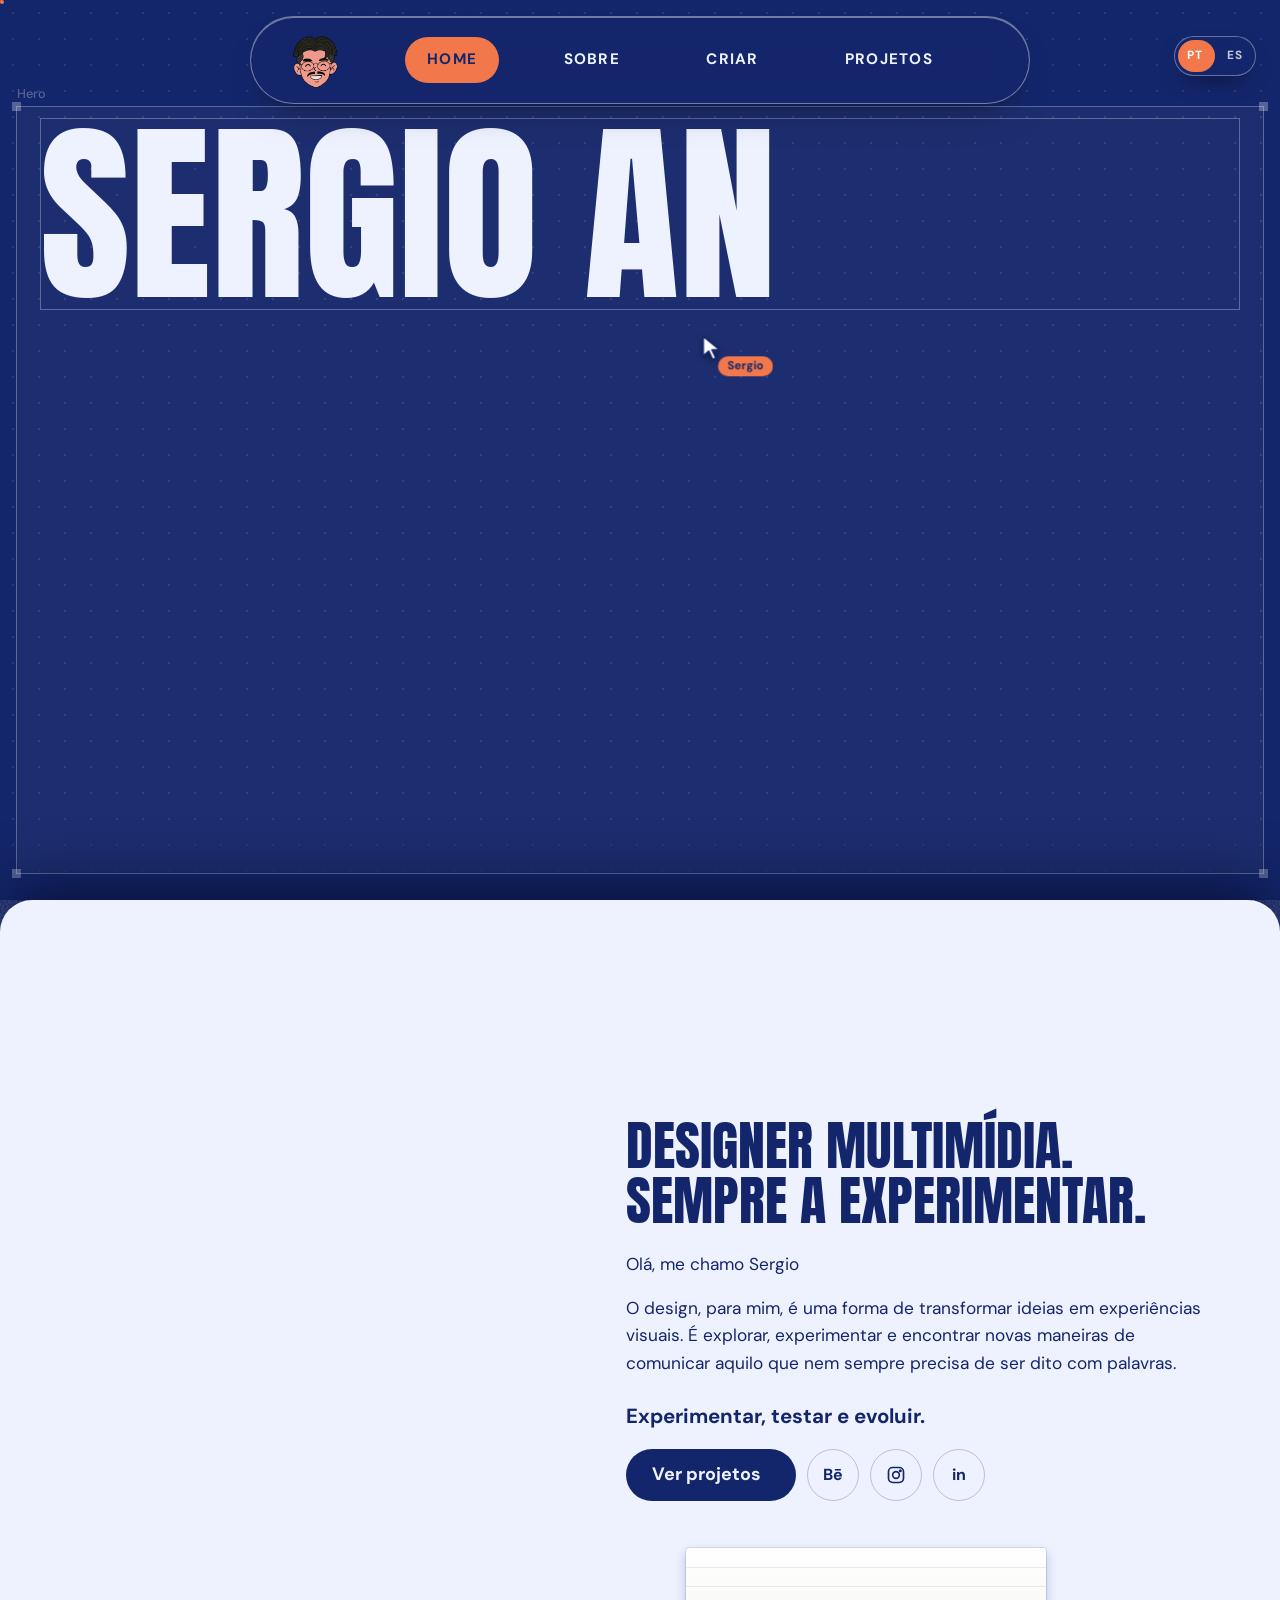
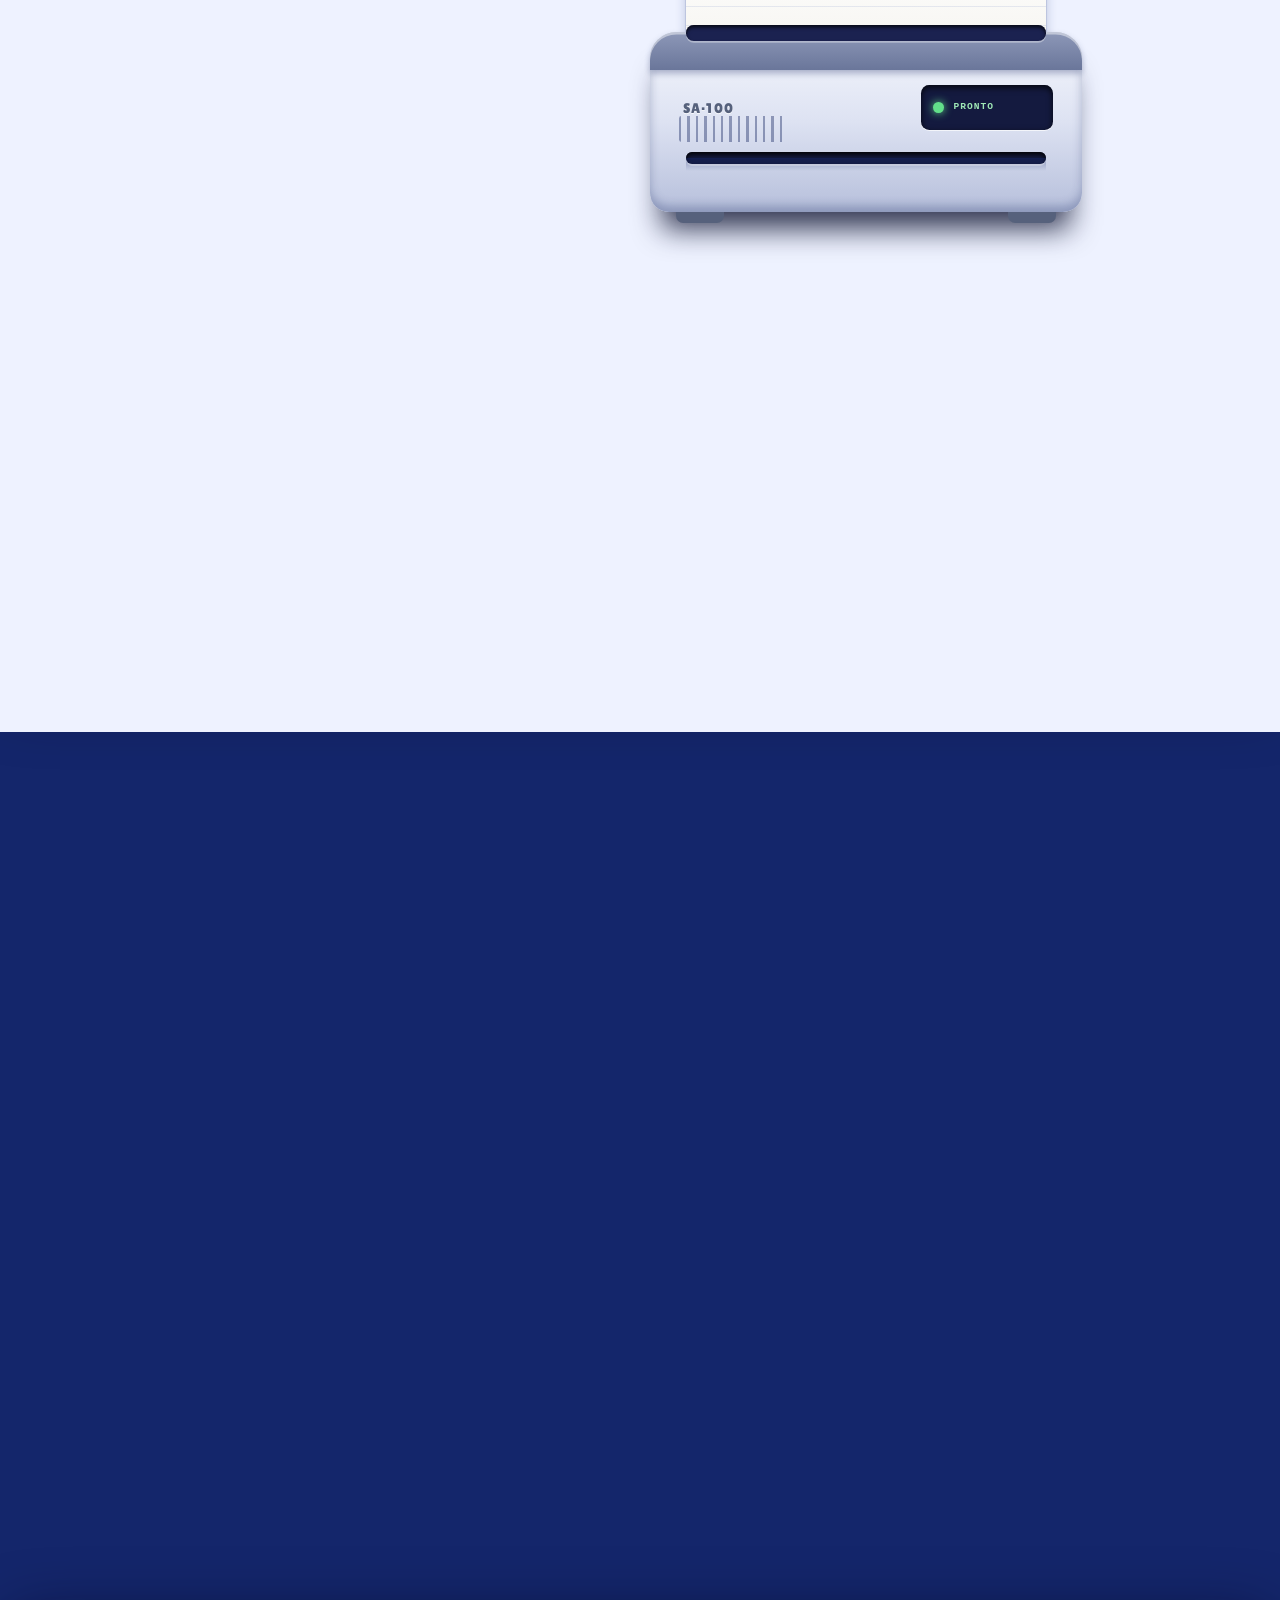
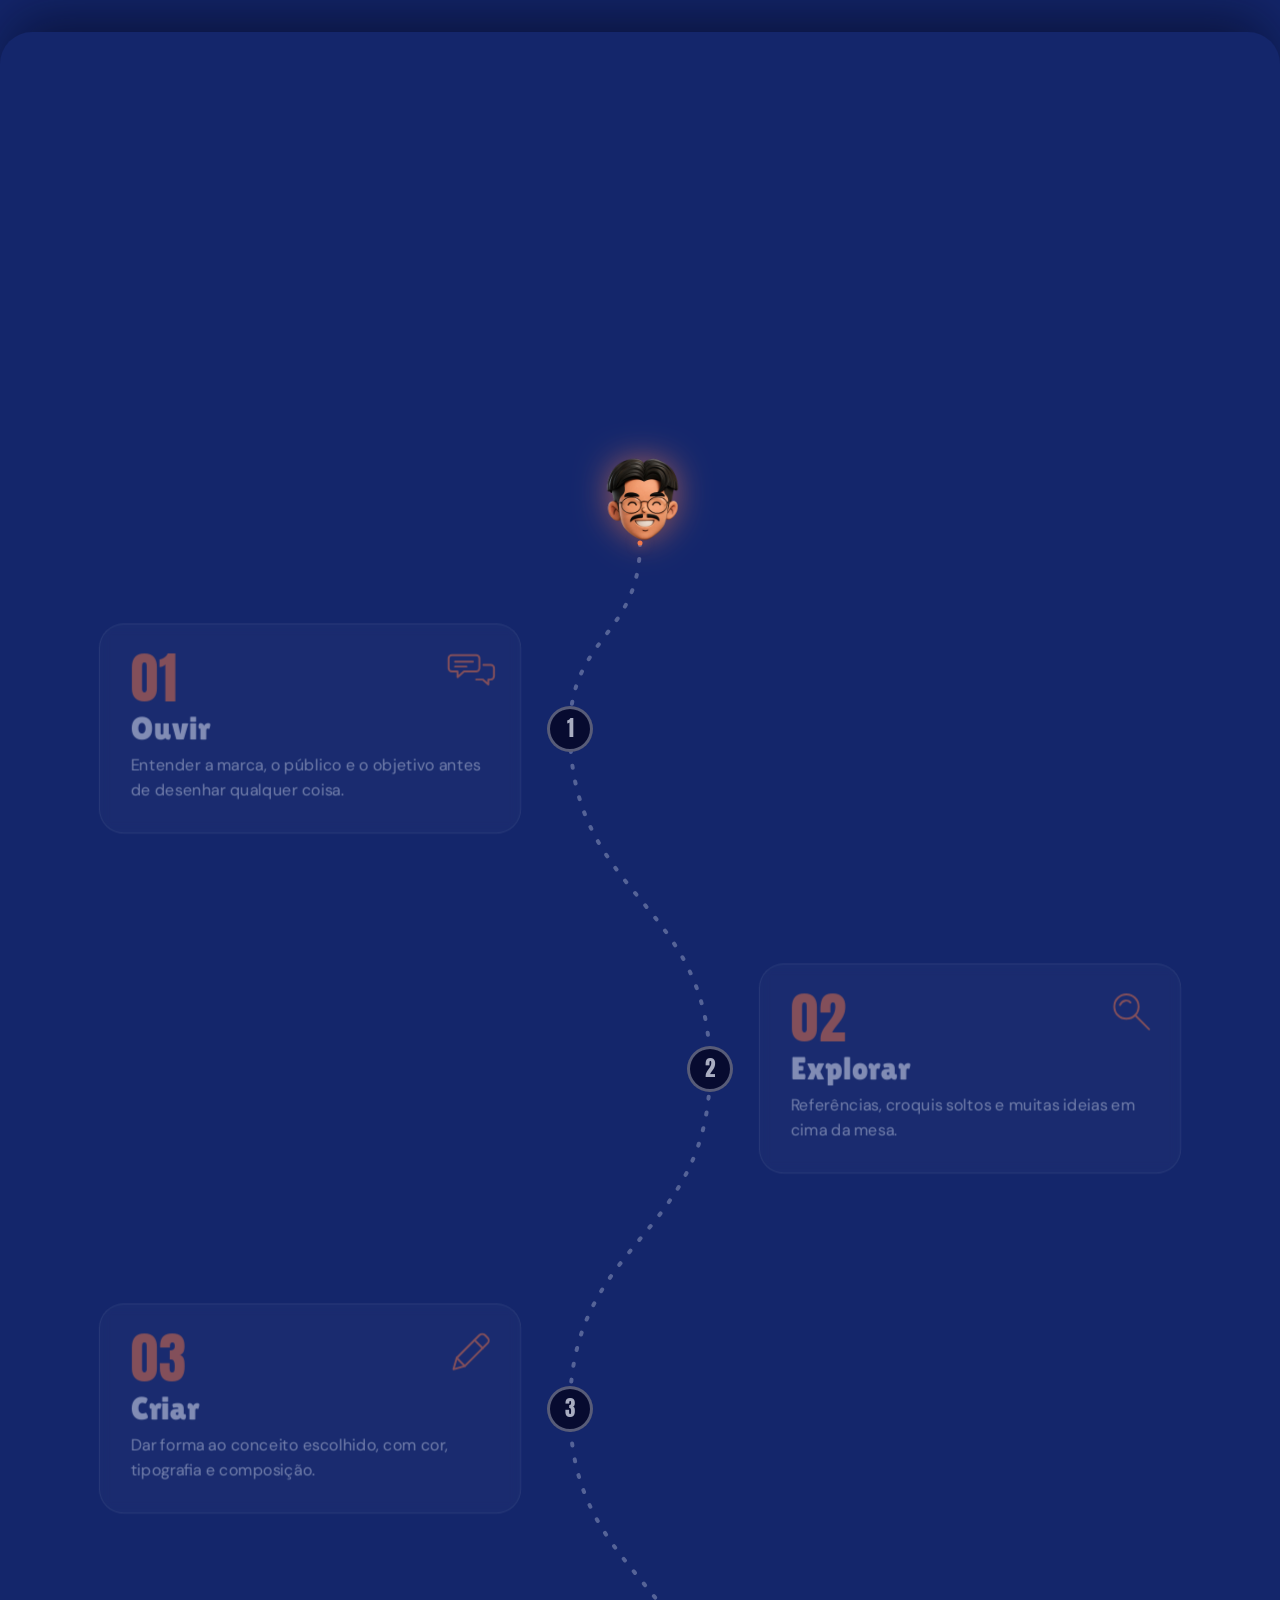
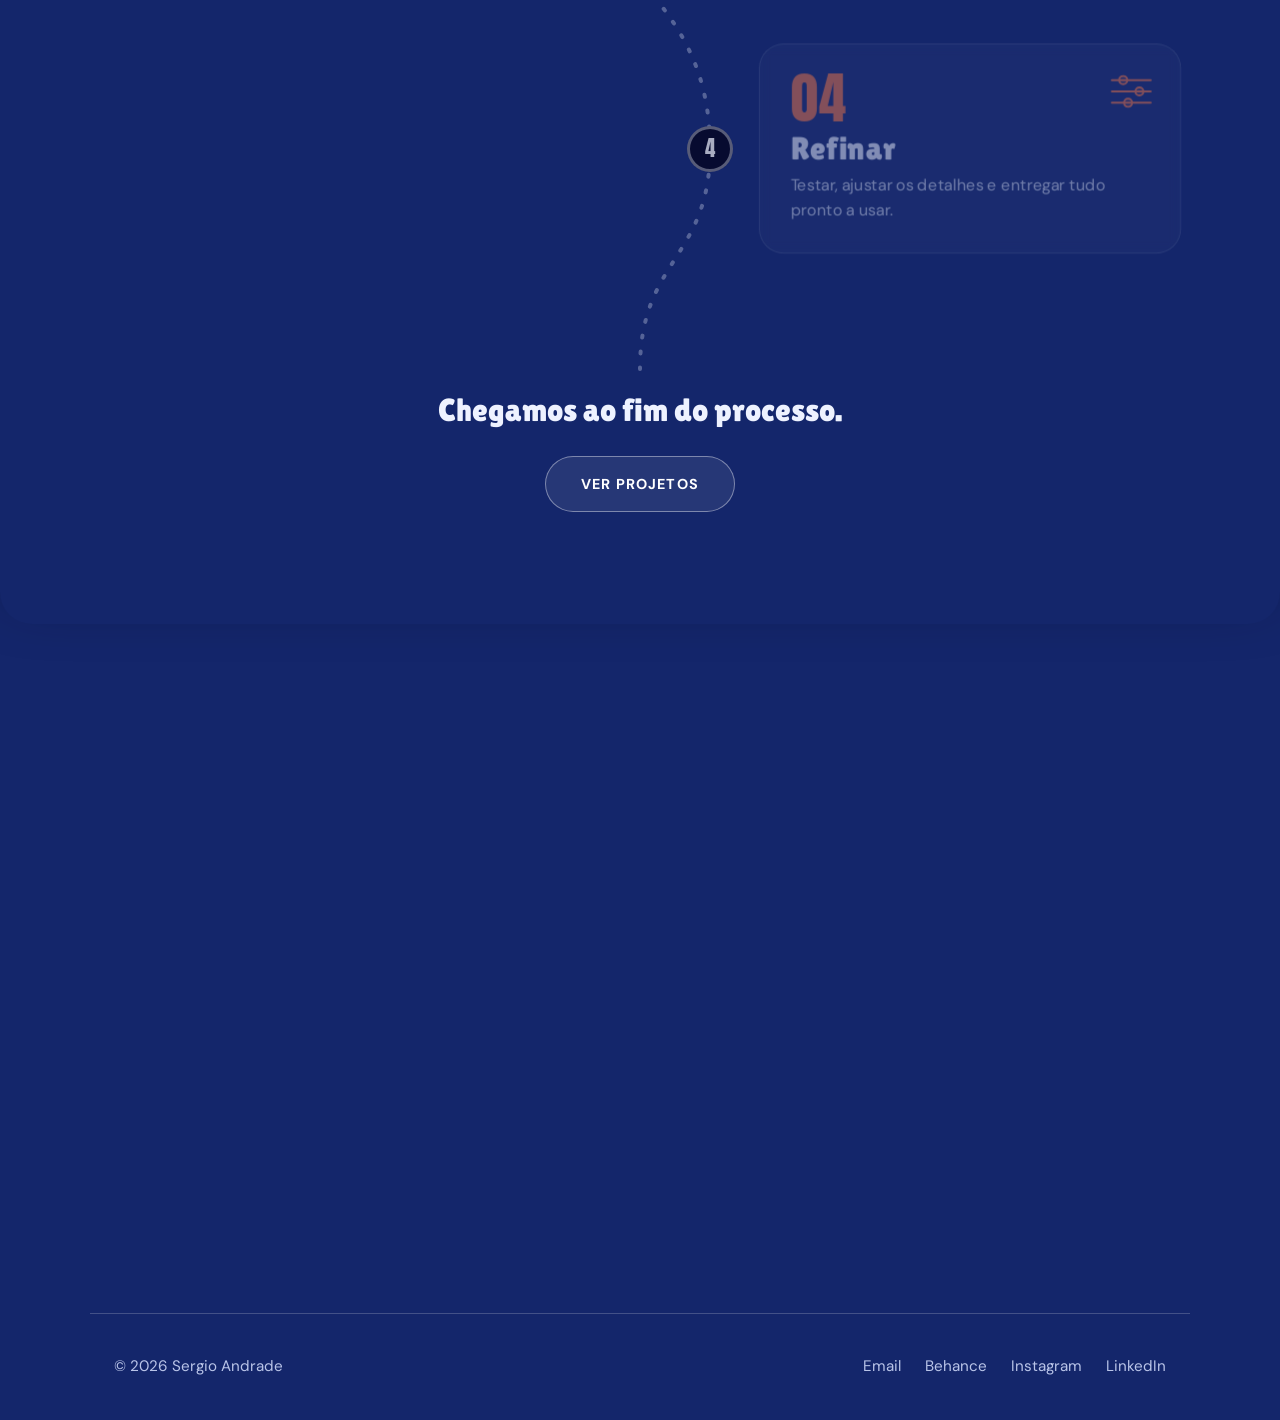
==== commit 74081a22: "css idiomas" ====
--- a/index.html
+++ b/index.html
@@ -96,7 +96,7 @@
           <div class="cara cara-verso">
             <div class="cara-int">
               <div class="cracha-banda cracha-banda-verso">
-                <h2 class="cracha-titulo">Contactos</h2>
+                <h2 class="cracha-titulo">Contatos</h2>
                 <img class="cracha-selo cracha-selo-topo" src="Assets/imgs/minha.logo.png" alt="" draggable="false">
               </div>
               <ul class="cracha-lista">
--- a/Assets/css/styles.css
+++ b/Assets/css/styles.css
@@ -5223,4 +5223,69 @@
   border-radius: 50%;
   background: #2fa84f;
   box-shadow: 0 0 0 0.2em rgba(47, 168, 79, 0.28);
+}
+
+/* =========================================================
+   BOTÃO DE IDIOMA (PT / ES)
+   ========================================================= */
+.idioma {
+  position: fixed;
+  top: 36px;
+  right: 24px;
+  z-index: 30;
+  display: grid;
+  grid-template-columns: 1fr 1fr;
+  align-items: center;
+  width: 82px;
+  height: 40px;
+  padding: 0;
+  border: 1px solid rgba(255, 255, 255, 0.35);
+  border-radius: 999px;
+  background: rgba(20, 38, 107, 0.72);
+  box-shadow: 0 10px 24px -12px rgba(0, 0, 0, 0.7);
+  -webkit-backdrop-filter: blur(10px);
+  backdrop-filter: blur(10px);
+  font: 700 0.74rem/1 var(--fonte-corpo, "DM Sans", sans-serif);
+  letter-spacing: 0.1em;
+  color: rgba(255, 255, 255, 0.75);
+  cursor: pointer;
+  -webkit-tap-highlight-color: transparent;
+}
+
+.idioma-op {
+  position: relative;
+  z-index: 1;
+  text-align: center;
+  transition: color 0.3s;
+}
+
+.idioma-fundo {
+  position: absolute;
+  top: 3px;
+  left: 3px;
+  width: calc(50% - 3px);
+  height: calc(100% - 6px);
+  border-radius: 999px;
+  background: var(--laranja, #f2784b);
+  transition: transform 0.35s cubic-bezier(0.3, 1.4, 0.5, 1);
+}
+
+.idioma[data-lingua="es"] .idioma-fundo { transform: translateX(100%); }
+.idioma[data-lingua="pt"] .idioma-op[data-l="pt"],
+.idioma[data-lingua="es"] .idioma-op[data-l="es"] { color: #fff; }
+
+.idioma:hover { border-color: rgba(255, 255, 255, 0.7); }
+.idioma:focus-visible { outline: 2px solid #fff; outline-offset: 3px; }
+
+/* ecrãs estreitos: o menu ocupa o topo, então o botão vai para o canto de baixo */
+@media (max-width: 1000px) {
+  .idioma {
+    top: auto;
+    right: auto;
+    left: 12px;
+    bottom: 10px;
+    width: 68px;
+    height: 30px;
+    font-size: 0.66rem;
+  }
 }
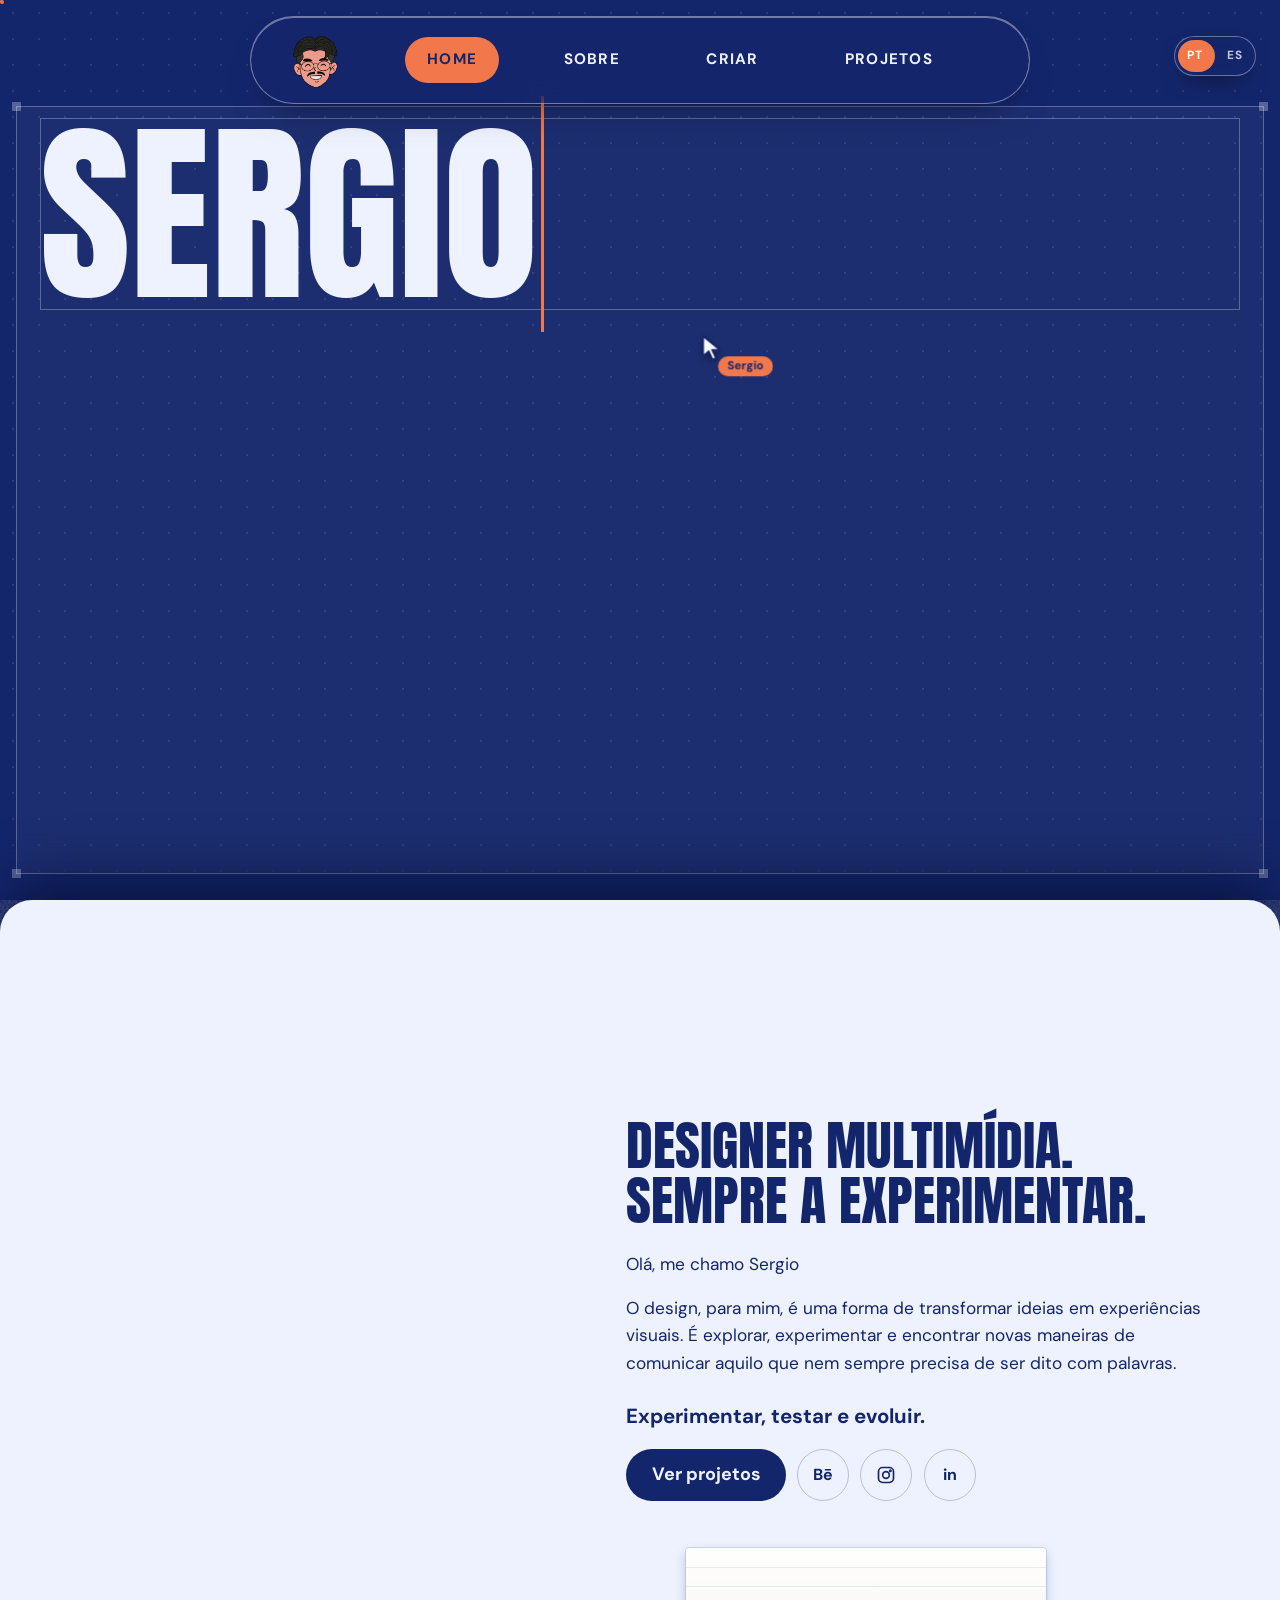
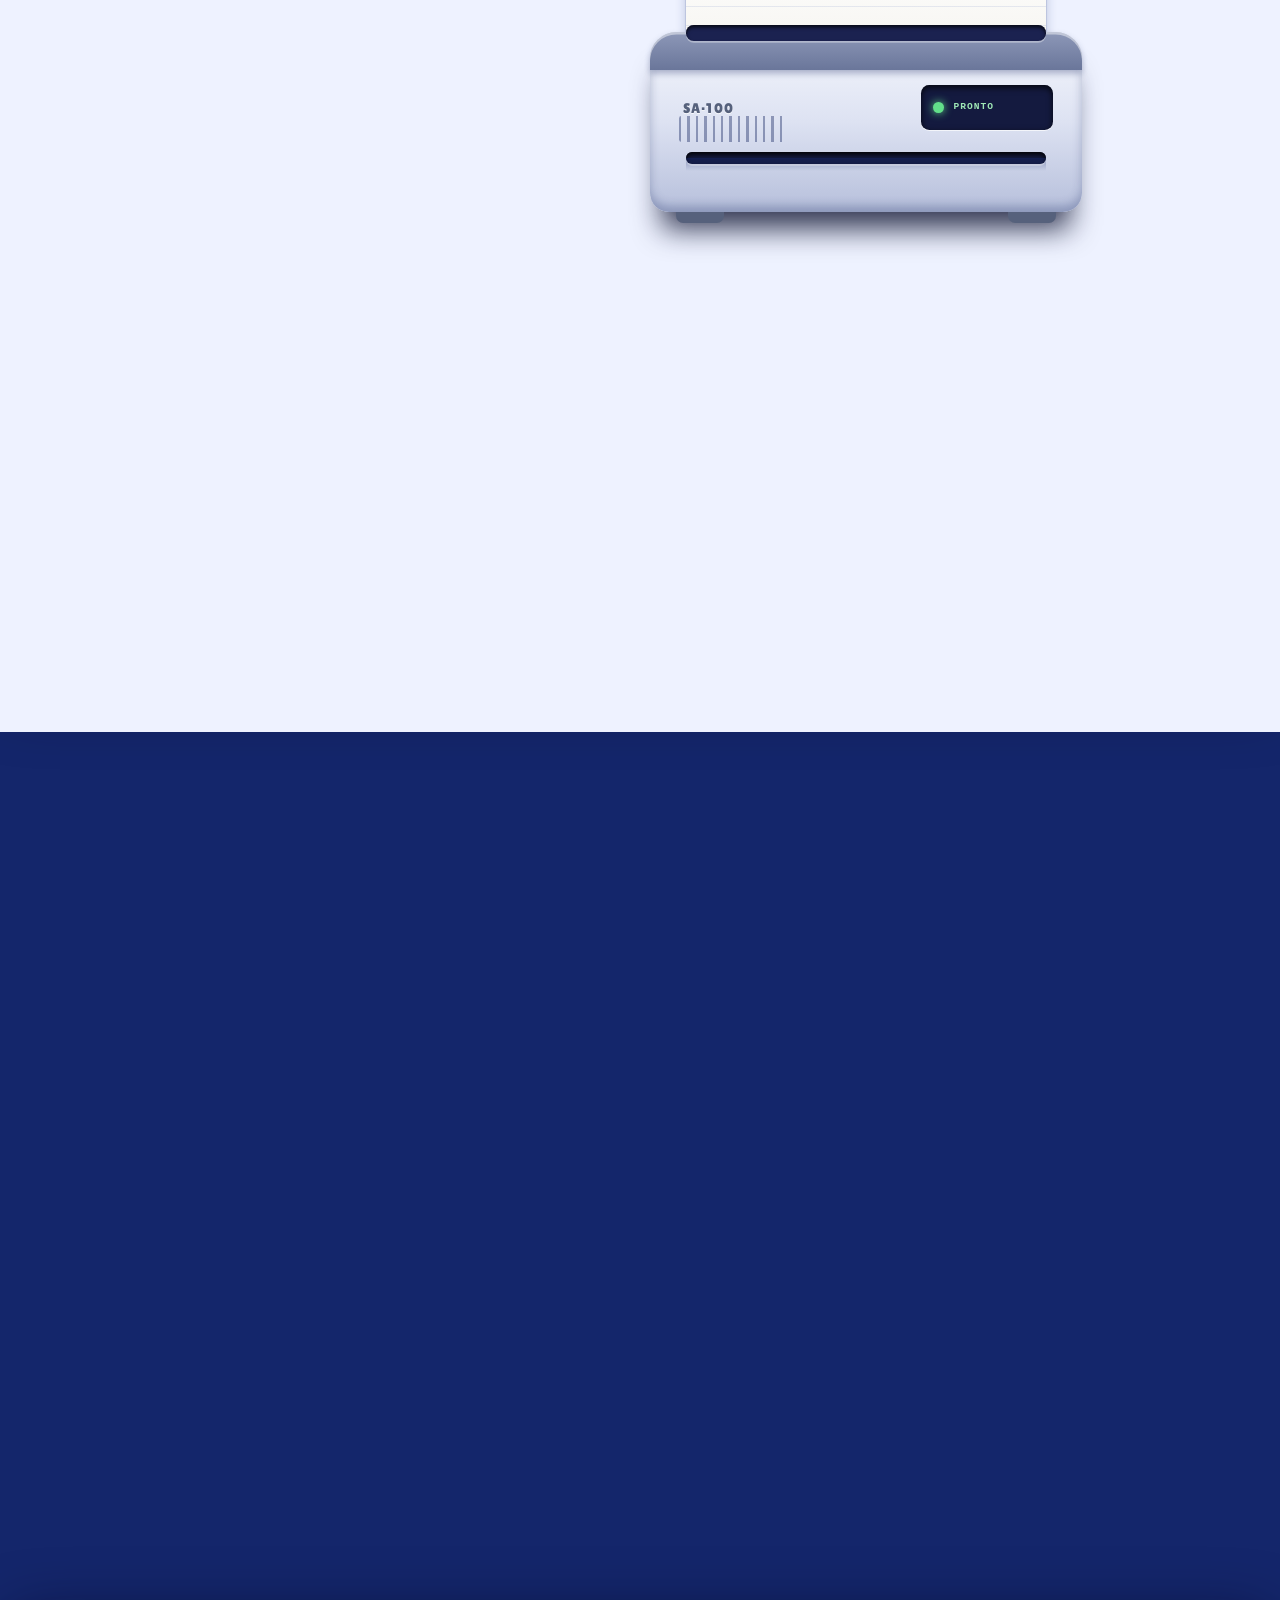
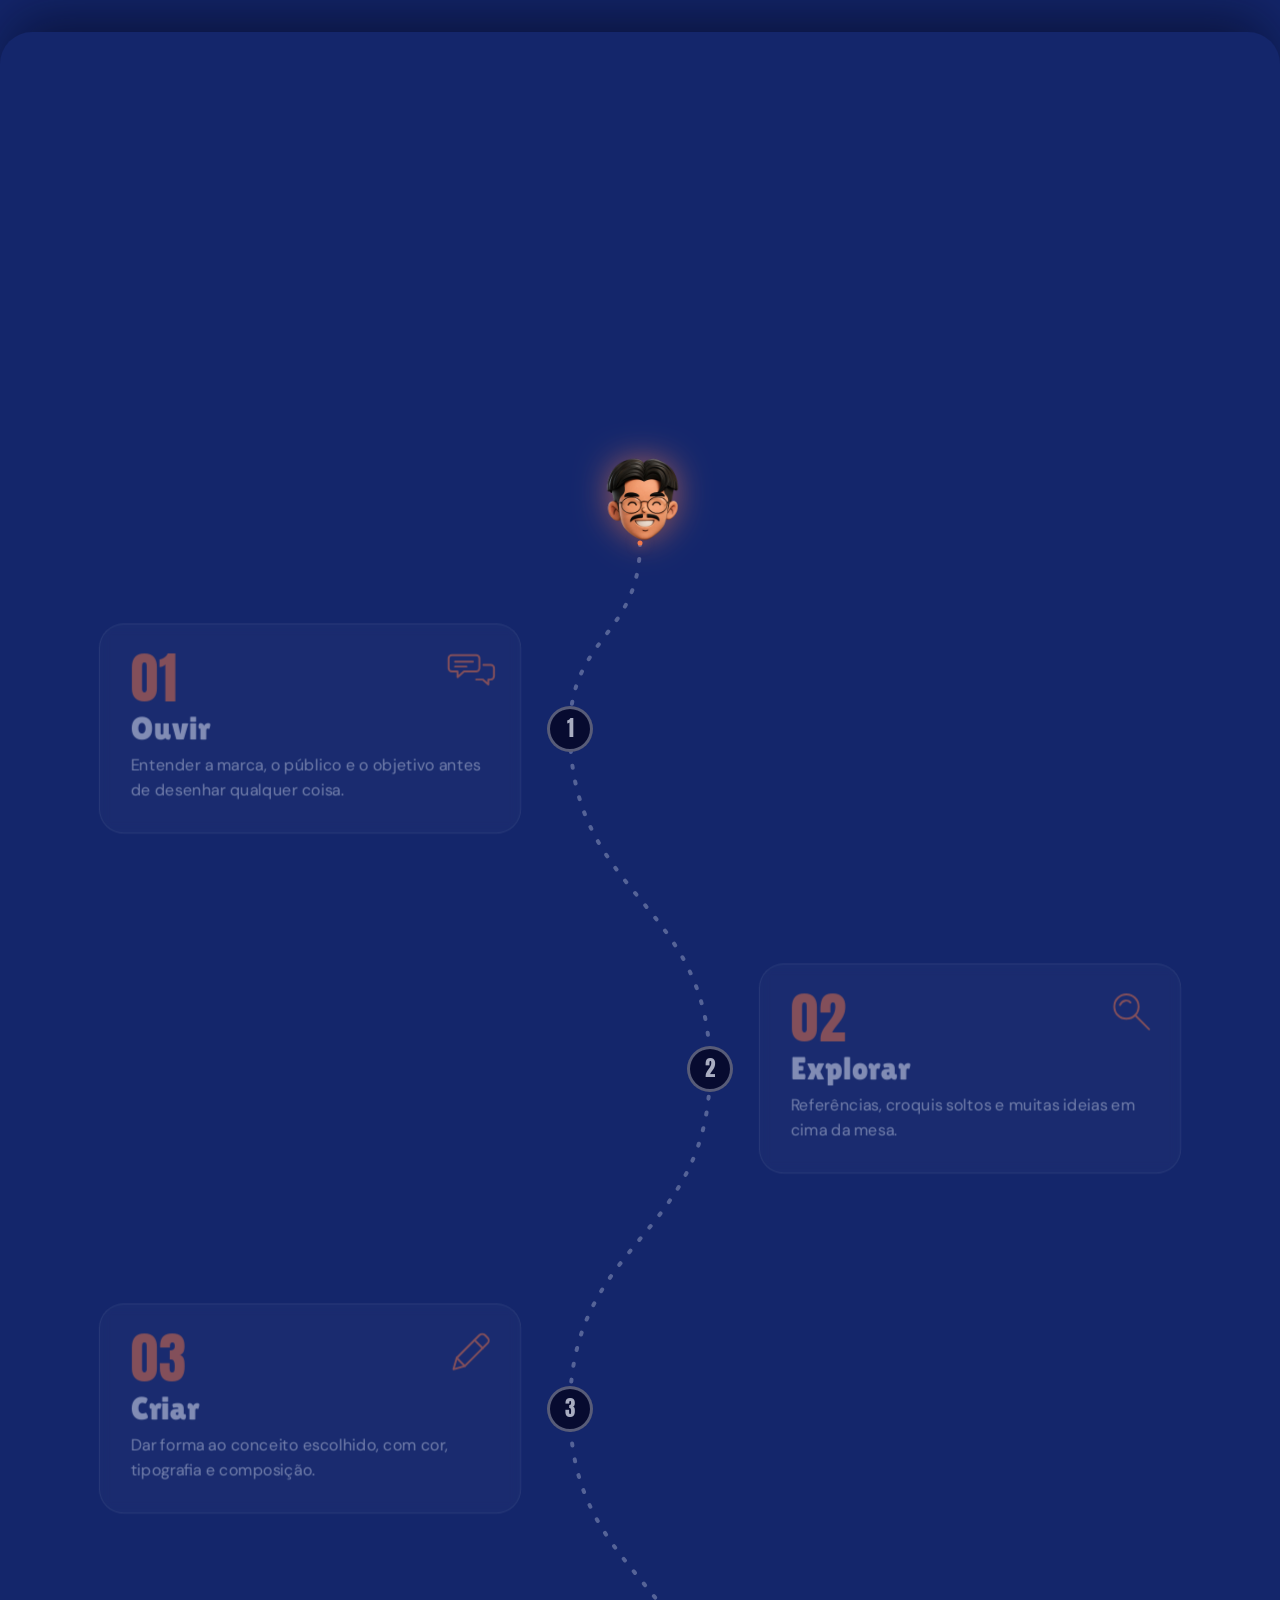
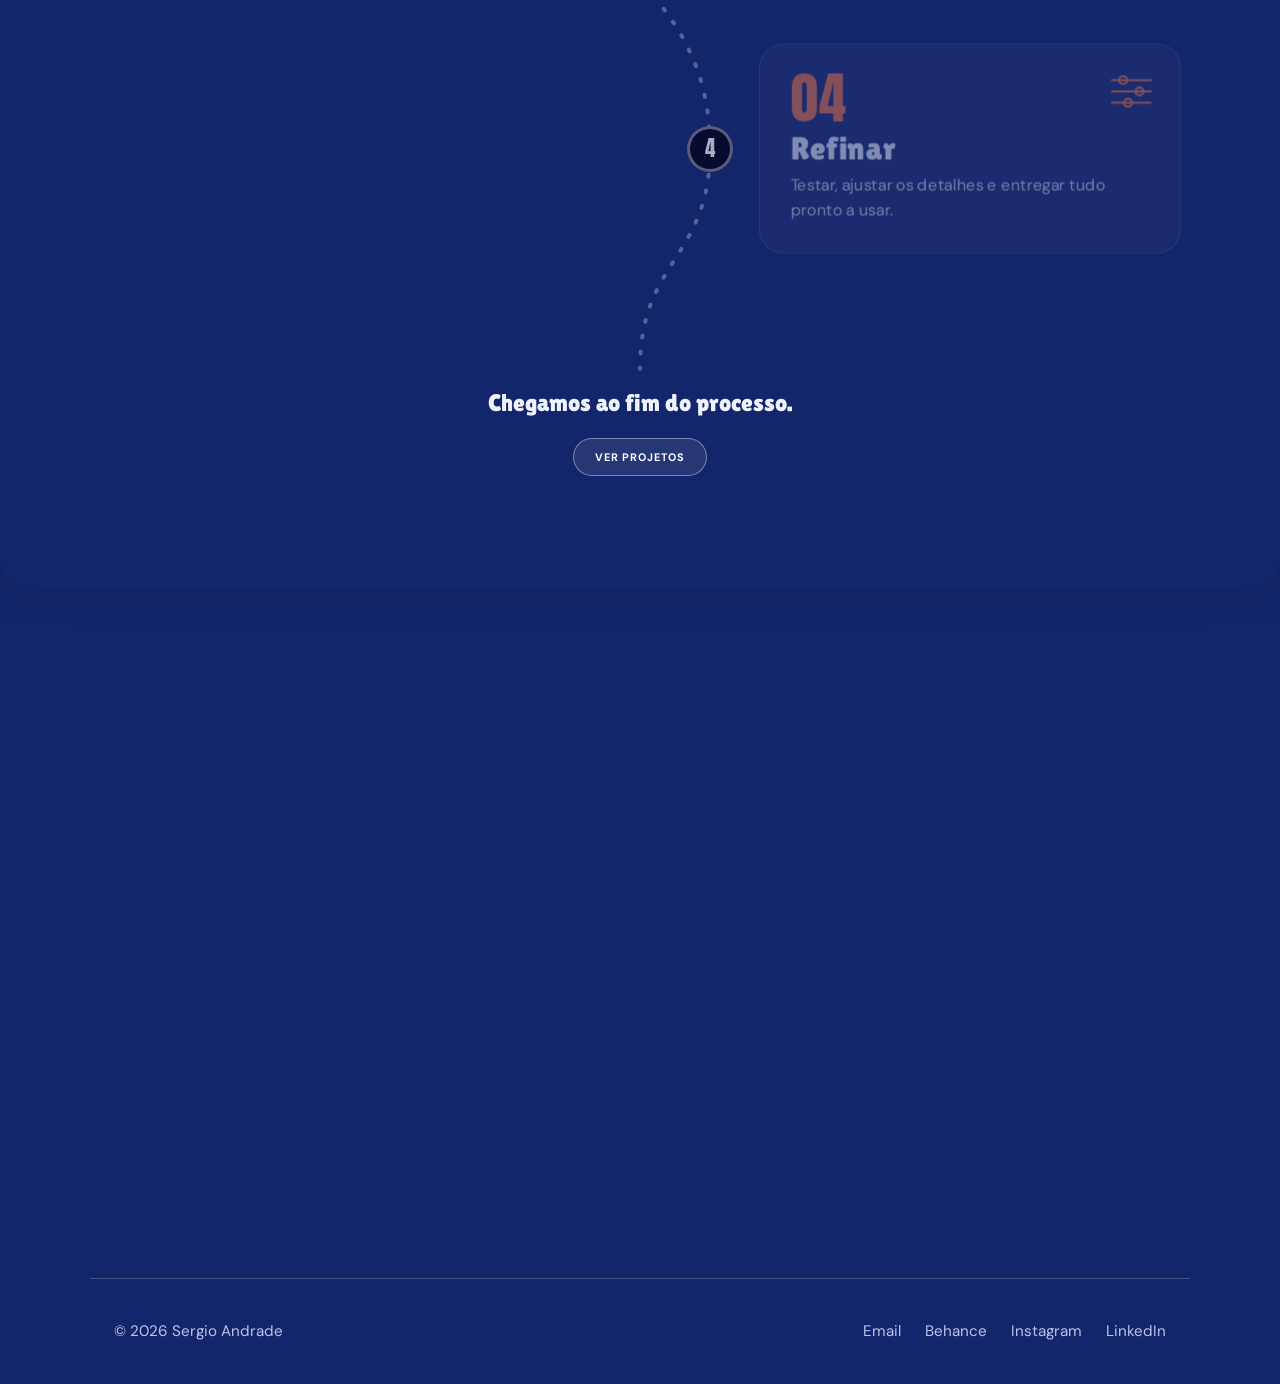
==== commit 00942b20: "CSS atualizacoes" ====
--- a/index.html
+++ b/index.html
@@ -141,7 +141,7 @@
     <!-- ABERTURA: um cursor "desenha" o quadro, escreve o nome e marca a área do crachá -->
     <div class="intro" id="intro" aria-hidden="true">
       <div class="intro-frame" id="introFrame">
-        <span class="intro-etiqueta">Hero</span>
+        <span class="intro-etiqueta"></span>
         <i class="al tl"></i><i class="al tr"></i><i class="al bl"></i><i class="al br"></i>
       </div>
       <div class="intro-caixa" id="introNome"></div>
--- a/Assets/css/styles.css
+++ b/Assets/css/styles.css
@@ -5288,4 +5288,146 @@
     height: 30px;
     font-size: 0.66rem;
   }
+}
+
+/* =========================================================
+   Detalhes pequenos: botões do correio lado a lado, dica junto à manivela, "Abrir" discreto
+   ========================================================= */
+@media (max-width: 800px) {
+  .correio .cta-botoes {
+    flex-wrap: nowrap;
+    gap: 0.6rem;
+  }
+
+  .correio .cta-botoes .botao {
+    padding: 0.7rem 1rem;
+    font-size: 0.7rem;
+    letter-spacing: 0.05em;
+    white-space: nowrap;
+  }
+}
+
+.correio-cena .correio-dica {
+  position: absolute;
+  right: 0;
+  top: 77%;
+  z-index: 2;
+  width: 46%;
+  margin: 0;
+  font-size: 0.6rem;
+  font-weight: 700;
+  letter-spacing: 0.06em;
+  line-height: 1.5;
+  text-align: right;
+  text-transform: uppercase;
+  color: var(--lilas);
+  opacity: 0.85;
+  pointer-events: none;
+}
+
+.pasta-abrir,
+.pagina-projetos .pasta-abrir {
+  font-size: 0.58rem;
+  letter-spacing: 0.1em;
+  opacity: 0.8;
+}
+
+.pagina-projetos .projeto.em-breve .pasta-abrir {
+  padding: 0.3rem 0.6rem;
+  border-width: 1.5px;
+}
+
+/* botão "Ver em tela cheia" mais discreto */
+.galeria-barra .botao {
+  padding: 0.5rem 1.05rem;
+  font-size: 0.62rem;
+  letter-spacing: 0.06em;
+}
+
+/* botão "Ver projetos" no celular: texto numa linha só, mesmo em espanhol */
+@media (max-width: 700px) {
+  .sobre-botoes .botao-escuro {
+    width: max-content;
+    max-width: none;
+    white-space: nowrap;
+    padding: 0 1.1rem;
+    min-height: 40px;
+    font-size: 0.8rem;
+  }
+}
+
+/* o <span> vazio do botão ocupava espaço e descentrava o texto */
+.botao-escuro span:empty { display: none; }
+.botao-escuro { justify-content: center; }
+
+/* final do Processo: frase numa linha, mais pequena, botão pequeno e centrado por baixo */
+.trilha-fim { gap: 0.9rem; }
+
+.trilha-fim-texto {
+  font-size: clamp(1.05rem, 2vw, 1.5rem);
+  white-space: nowrap;
+}
+
+.trilha-fim .botao {
+  padding: 0.55rem 1.3rem;
+  font-size: 0.68rem;
+  letter-spacing: 0.08em;
+  white-space: nowrap;
+}
+
+@media (max-width: 700px) {
+  .trilha-fim {
+    align-items: center;
+    padding-left: 60px;
+    padding-right: 8px;
+    text-align: center;
+  }
+
+  .trilha-fim-texto { font-size: clamp(0.95rem, 4.6vw, 1.3rem); }
+}
+
+/* títulos das secções e nomes dos projetos centrados */
+.sobre-titulo,
+.processo-secao .sobre-titulo,
+#habilidades .sobre-titulo {
+  text-align: center;
+}
+
+.pagina-projetos .sobre-titulo {
+  margin: 0 auto 4.6rem;
+  text-align: center;
+}
+
+.pagina-projetos .pasta-frente {
+  position: relative;
+  justify-content: center;
+}
+
+.pagina-projetos .projeto h3 {
+  text-align: center;
+}
+
+.pagina-projetos .pasta-abrir {
+  position: absolute;
+  right: 0;
+  bottom: 0.35em;
+}
+
+/* telemóvel: foto e texto do Sobre entram no mesmo instante */
+@media (max-width: 900px) {
+  .sobre-texto.entrada-direita.escondido { transition-delay: 0s; }
+}
+
+/* Sobre: entrada leve e em sequência (título, foto, texto) depois do puxão */
+#sobre .escondido {
+  transition: opacity 0.9s ease, transform 0.9s cubic-bezier(0.2, 0.7, 0.2, 1);
+}
+#sobre .sobre-titulo.escondido { transform: translateY(18px); }
+#sobre .sobre-foto.escondido { transform: translateX(-34px); transition-delay: 0.12s; }
+#sobre .sobre-texto.escondido { transform: translateX(34px); transition-delay: 0.28s; }
+#sobre .escondido.visivel { transform: none; }
+
+@media (max-width: 900px) {
+  #sobre .sobre-foto.escondido { transform: translateY(26px); transition-delay: 0.12s; }
+  #sobre .sobre-texto.escondido { transform: translateY(26px); transition-delay: 0.12s; }
 }
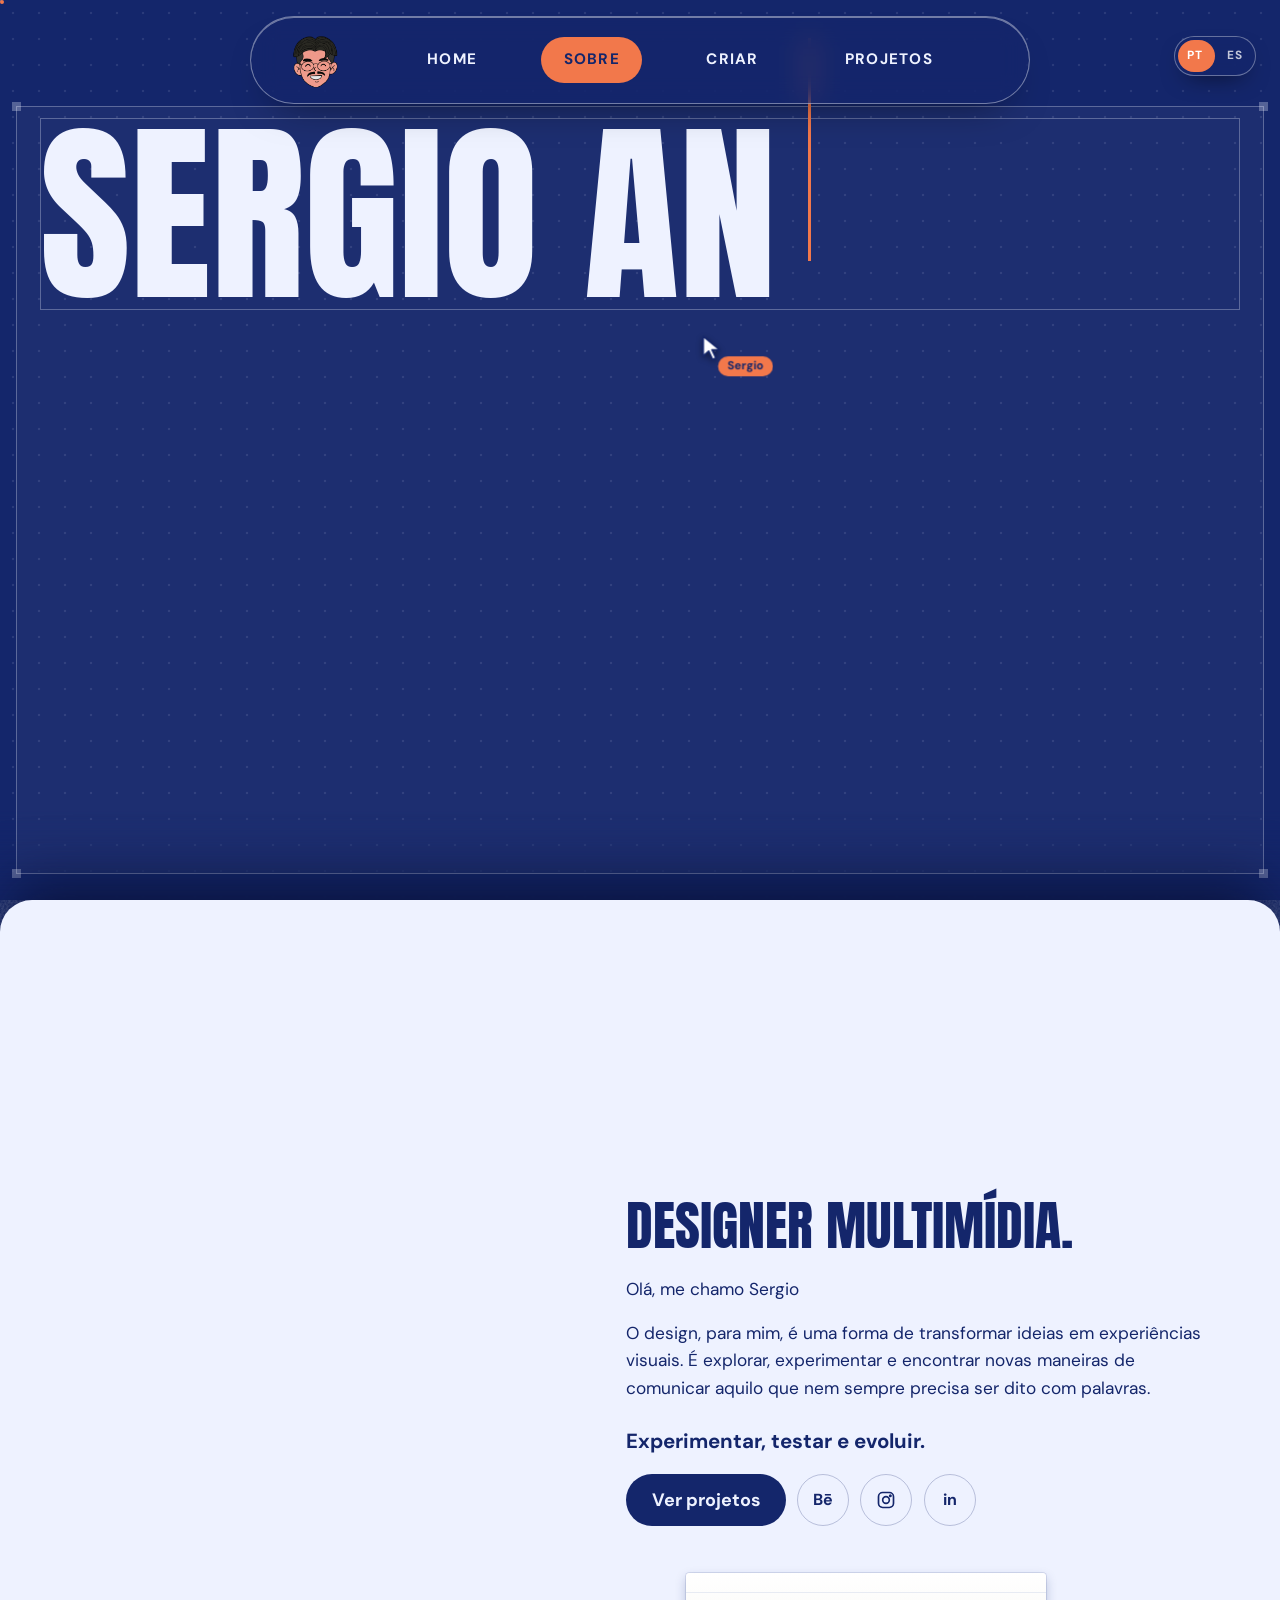
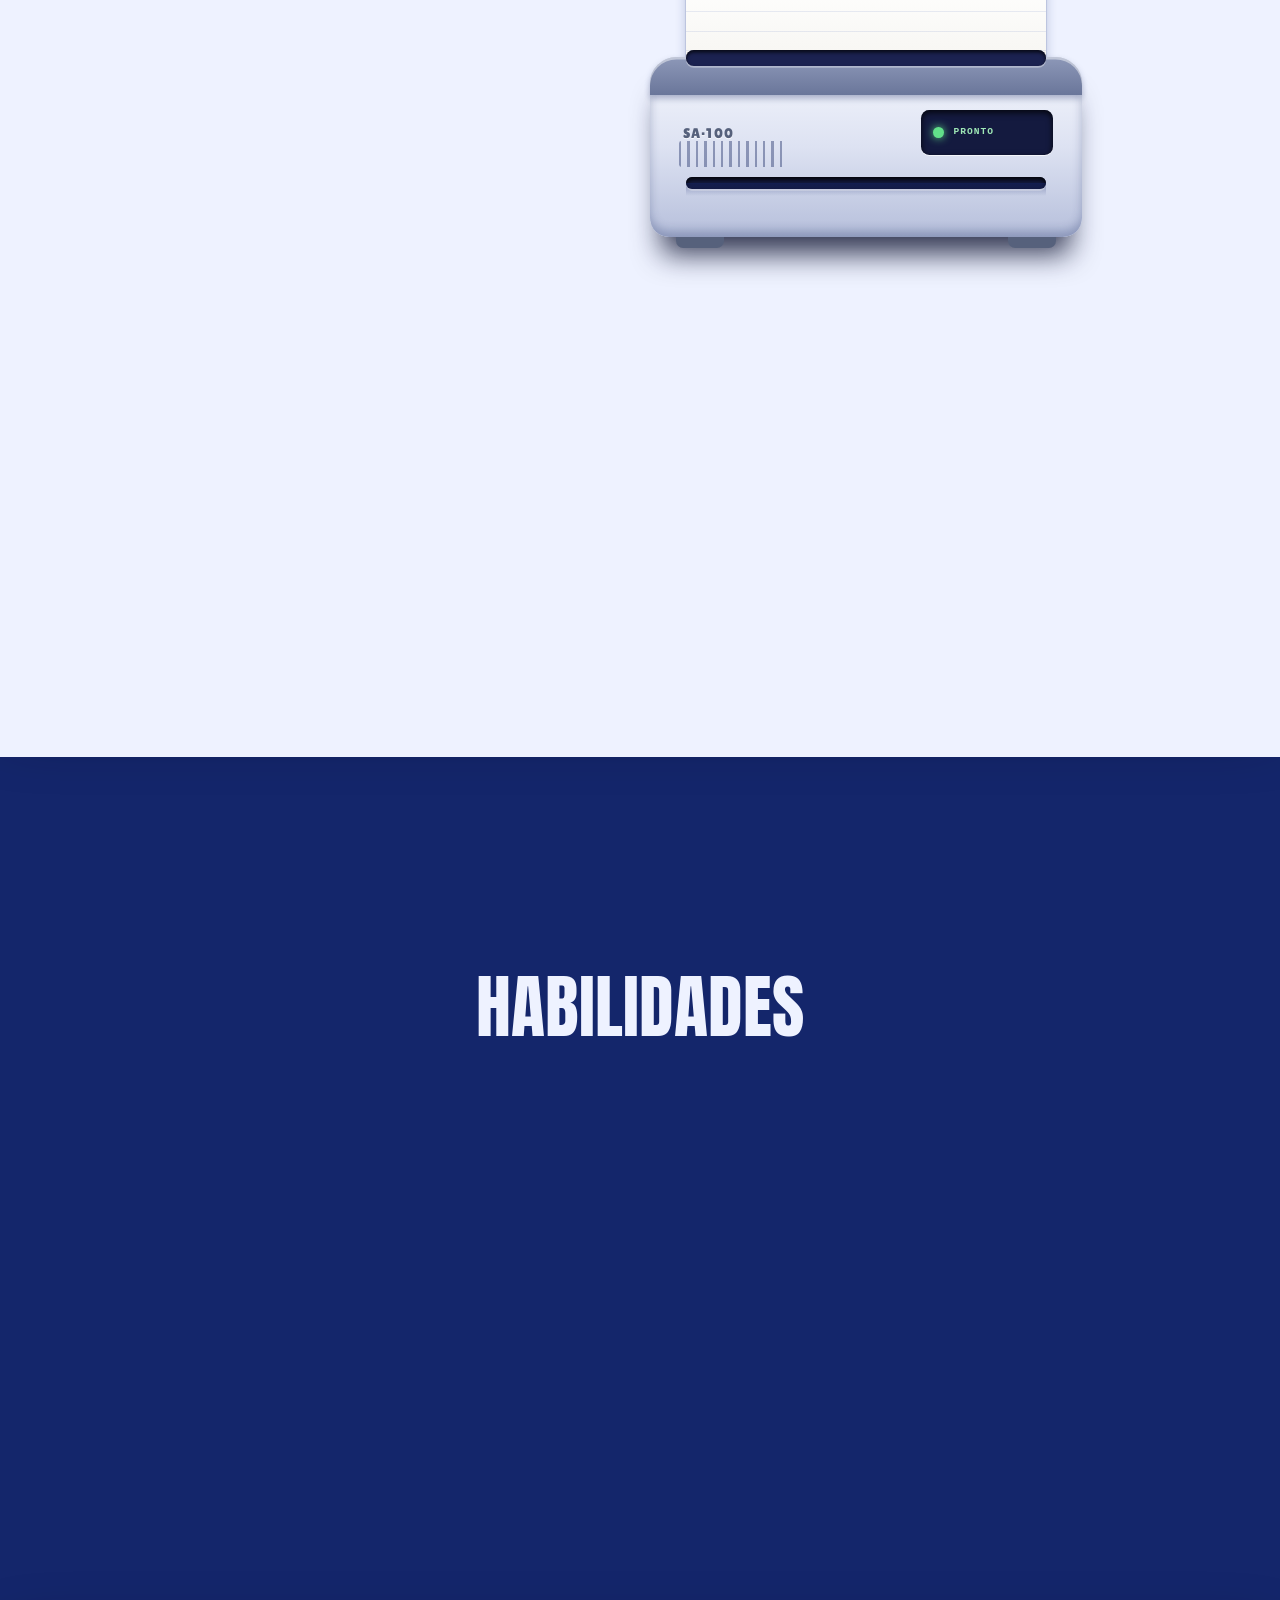
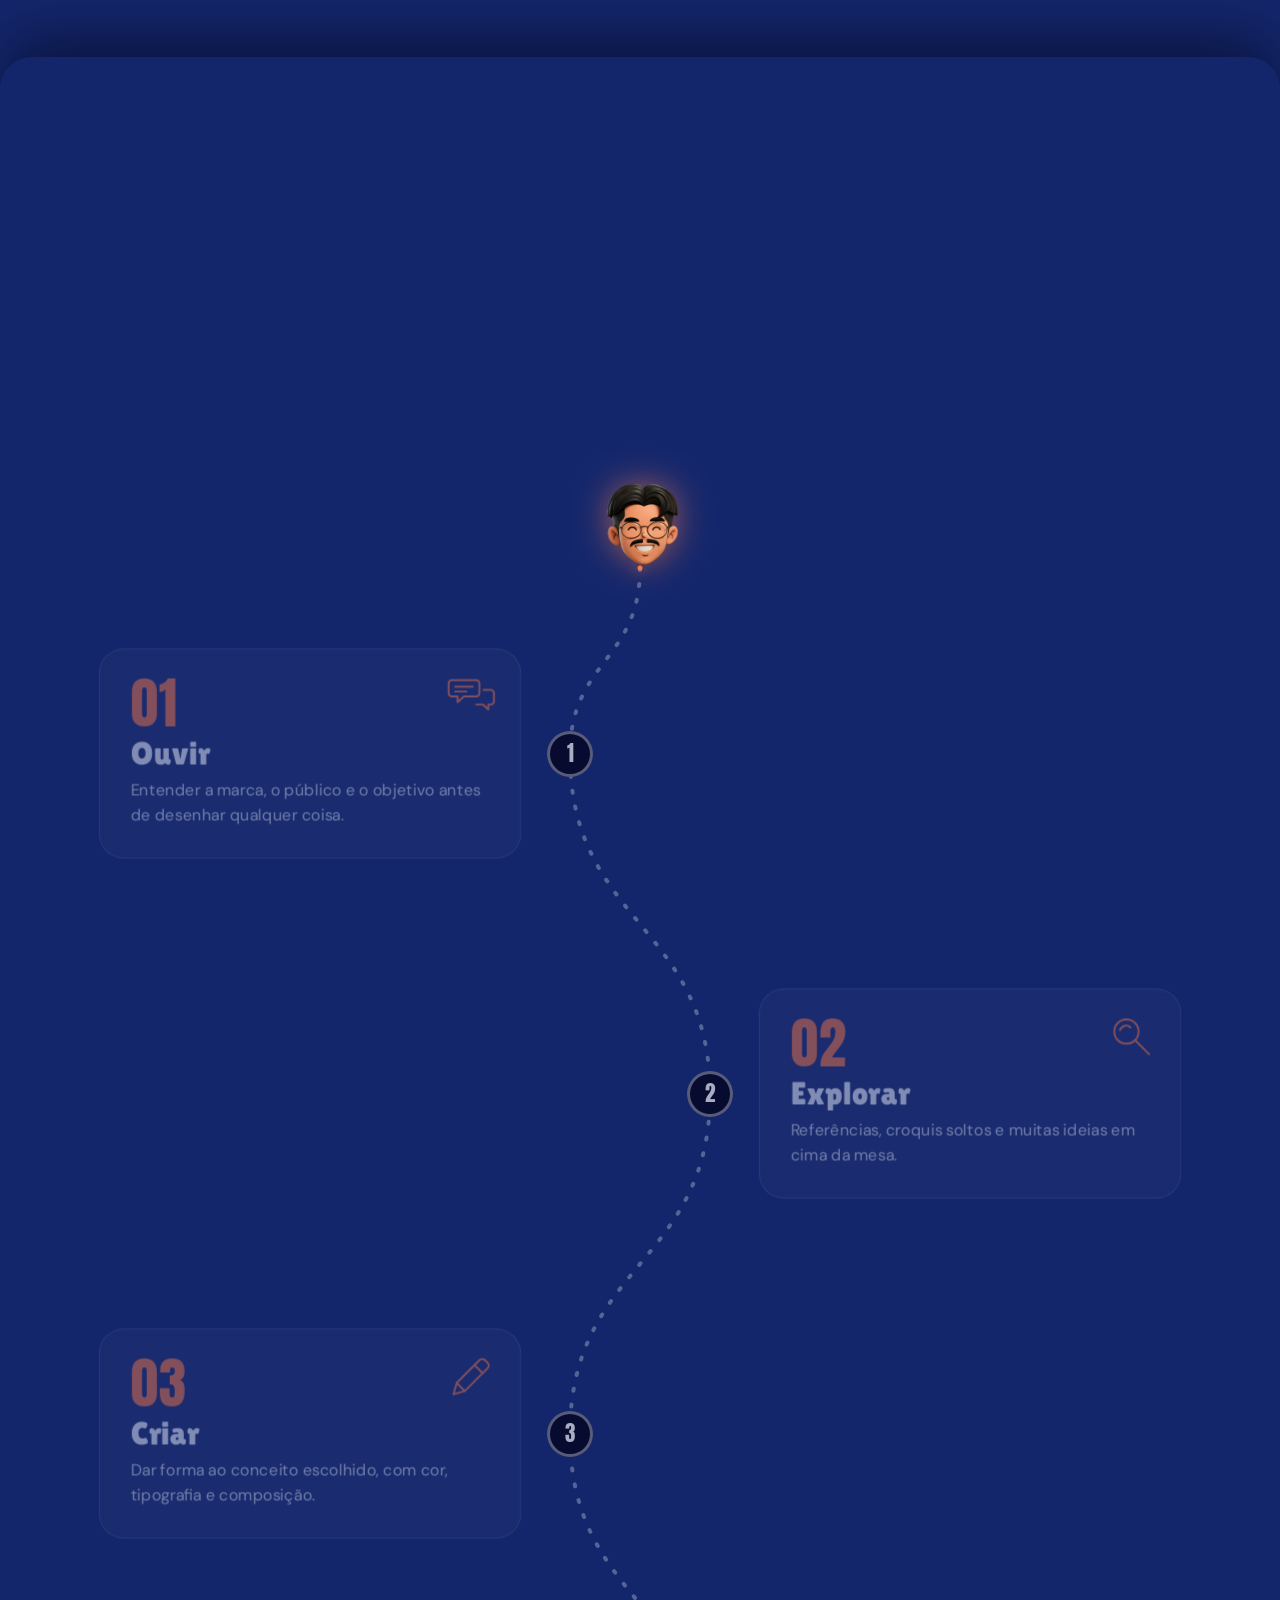
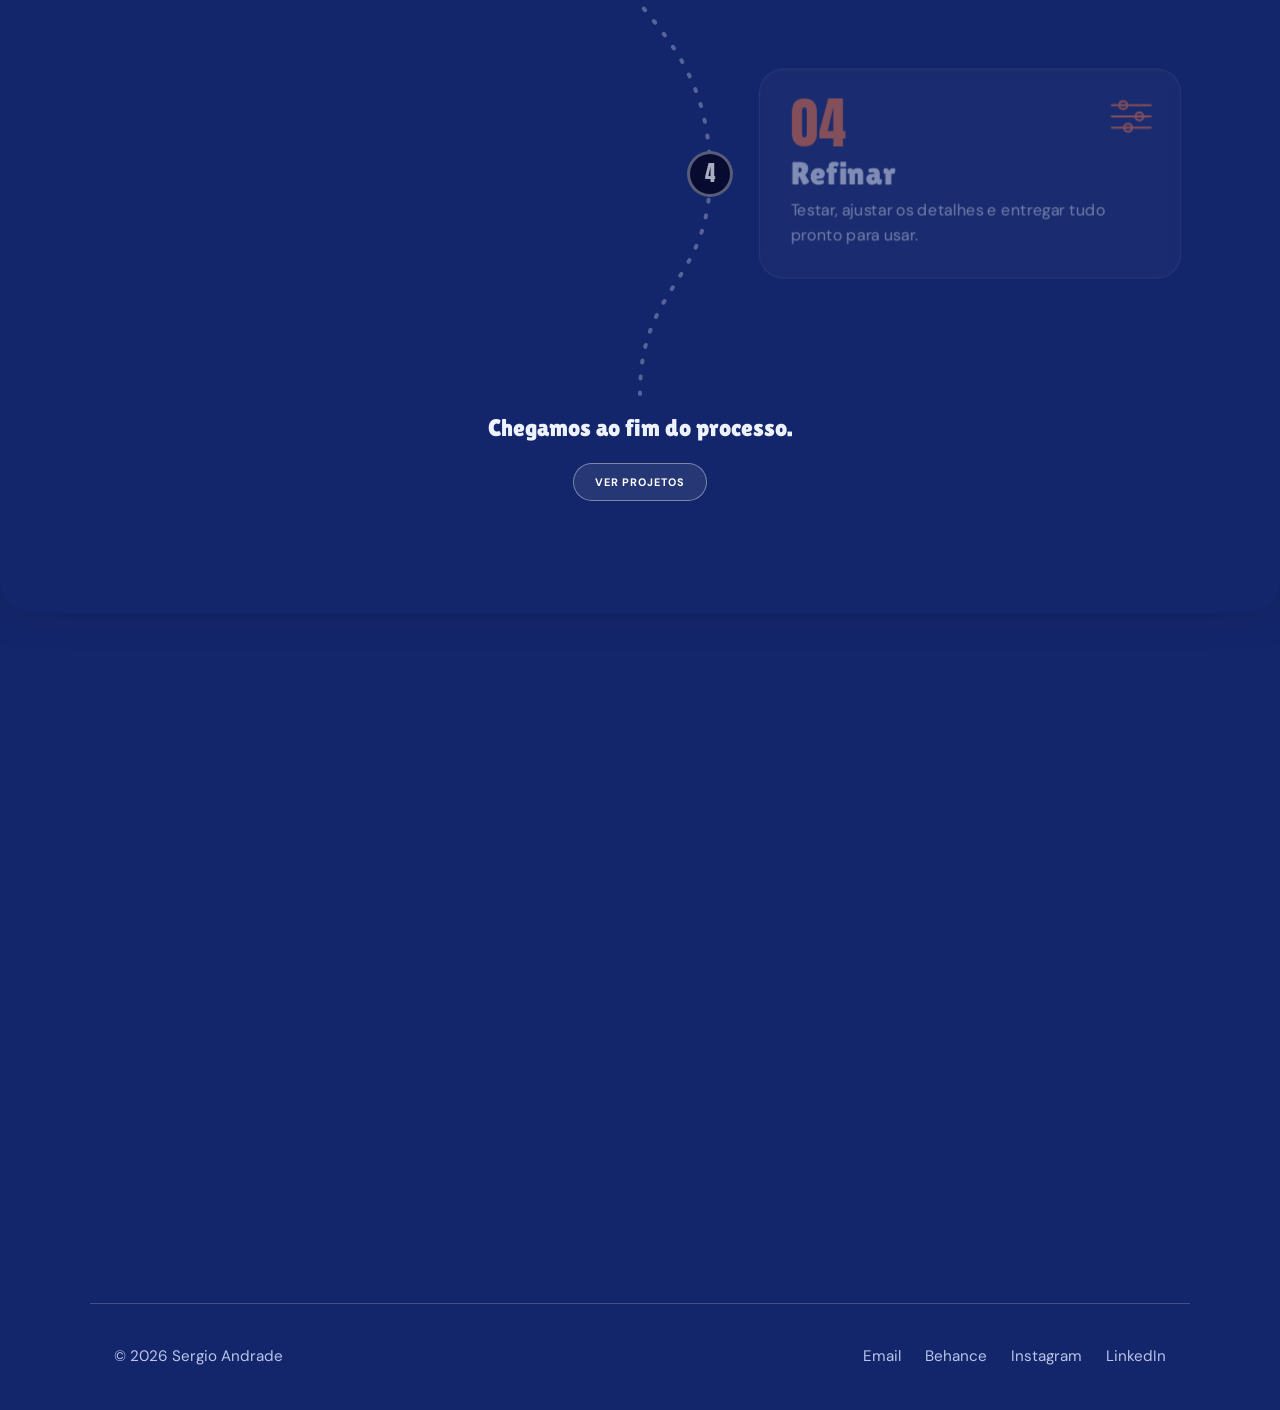
==== commit 7fdeef80: "css mudado" ====
--- a/index.html
+++ b/index.html
@@ -71,7 +71,7 @@
       <div class="cracha" id="cracha">
         <div class="cracha-sombra" id="crachaSombra"></div>
 
-        <div class="cracha-giro" id="crachaGiro" tabindex="0" aria-label="Crachá de Sergio Andrade. Clica ou carrega em Enter para virar.">
+        <div class="cracha-giro" id="crachaGiro" tabindex="0" aria-label="Crachá de Sergio Andrade. Clique ou pressione Enter para virar.">
 
           <!-- FRENTE -->
           <div class="cara cara-frente">
@@ -175,9 +175,9 @@
       </figure>
 
       <div class="sobre-texto entrada-direita">
-        <h3 class="sobre-frase">Designer multimídia.<br>Sempre a experimentar.</h3>
+        <h3 class="sobre-frase">Designer multimídia.</h3>
         <p>Olá, me chamo Sergio <span class="sobre-estrela"></span></p>
-        <p>O design, para mim, é uma forma de transformar ideias em experiências visuais. É explorar, experimentar e encontrar novas maneiras de comunicar aquilo que nem sempre precisa de ser dito com palavras.</p>
+        <p>O design, para mim, é uma forma de transformar ideias em experiências visuais. É explorar, experimentar e encontrar novas maneiras de comunicar aquilo que nem sempre precisa ser dito com palavras.</p>
         <p class="sobre-destaque">Experimentar, testar e evoluir.</p>
 
         <div class="sobre-botoes">
@@ -344,7 +344,7 @@
             <svg class="trilha-icone" viewBox="0 0 64 64" fill="none" stroke="currentColor" stroke-width="2.4" stroke-linecap="round" stroke-linejoin="round" aria-hidden="true"><path d="M8 18h48M8 32h48M8 46h48"/><circle cx="22" cy="18" r="5" fill="currentColor" fill-opacity=".15"/><circle cx="42" cy="32" r="5" fill="currentColor" fill-opacity=".15"/><circle cx="28" cy="46" r="5" fill="currentColor" fill-opacity=".15"/></svg>
             <span class="trilha-num">04<small></small></span>
             <h3>Refinar</h3>
-            <p>Testar, ajustar os detalhes e entregar tudo pronto a usar.</p>
+            <p>Testar, ajustar os detalhes e entregar tudo pronto para usar.</p>
           </div>
         </li>
       </ol>
@@ -361,15 +361,14 @@
   <section id="conversa" class="sobre-extra">
     <div class="cta correio vidro entrada-baixo">
 
-      <!-- Contacto direto: fica sempre visível, sem precisar de girar nada -->
+      <!-- Contato direto: fica sempre visível, sem precisar girar nada -->
       <div class="correio-texto">
         <h2>Vamos criar algo juntos?</h2>
-        <p>Tens um projeto em mente? Conta-me a ideia e vemos como a pôr de pé.</p>
+        <p>Tem um projeto em mente? Me conte a ideia e vamos ver como tirá-lo do papel.</p>
         <div class="cta-botoes">
           <a class="botao" href="mailto:sergioa.sf@icloud.com">Enviar email</a>
           <a class="botao botao-vidro" href="https://www.behance.net/sergioasf" target="_blank" rel="noopener">Ver Behance</a>
         </div>
-        <p class="correio-dica" id="correioDica">Ou toque na manivela do correio &#8635;</p>
       </div>
 
       <!-- Caixa de correio com manivela -->
@@ -438,8 +437,8 @@
             <circle cx="40" cy="205" r="7" fill="url(#gMetal)"/>
 
             <!-- manivela -->
-            <path id="manivelaDica" d="M371.3 153.6 A80 80 0 0 1 371.3 256.4" fill="none" stroke="#f2784b" stroke-width="3" stroke-dasharray="4 7" stroke-linecap="round"/>
-            <path id="manivelaSeta" d="M362 262 L374 258 L368 247" fill="none" stroke="#f2784b" stroke-width="3" stroke-linecap="round" stroke-linejoin="round"/>
+            <path id="manivelaDica" d="M371.3 153.6 A80 80 0 0 1 371.3 256.4" fill="none" stroke="#f2784b" stroke-width="3.5" stroke-dasharray="4 7" stroke-linecap="round"/>
+            <path id="manivelaSeta" d="M358 266 L376 260 L367 243" fill="none" stroke="#f2784b" stroke-width="4" stroke-linecap="round" stroke-linejoin="round"/>
             <circle cx="310" cy="205" r="30" fill="url(#gMetal)" stroke="#3b4568" stroke-width="2"/>
             <g id="manivelaGira">
               <rect x="302" y="198" width="66" height="14" rx="7" fill="url(#gMetal)" stroke="#3b4568" stroke-width="1.5"/>
@@ -465,9 +464,9 @@
 
           <!-- Carta 1: contactos -->
           <article class="carta-conteudo">
-            <p class="rotulo">Carta 1 &middot; Contactos</p>
+            <p class="rotulo">Carta 1 &middot; Contatos</p>
             <h2>Vamos criar algo juntos?</h2>
-            <p>Conta-me a tua ideia. Respondo o mais depressa que puder.</p>
+            <p>Me conte sua ideia. Respondo o mais rápido que puder.</p>
             <ul class="carta-contactos">
               <li>
                 <small>Email</small>
@@ -484,8 +483,8 @@
           <!-- Carta 2: projetos -->
           <article class="carta-conteudo" hidden>
             <p class="rotulo">Carta 2 &middot; Projetos</p>
-            <h2>Queres ver o que já fiz?</h2>
-            <p>Identidades, ilustrações, cartazes e mais. Passa pela galeria de projetos e vê como cada ideia ganhou forma.</p>
+            <h2>Quer ver o que já fiz?</h2>
+            <p>Identidades, ilustrações, cartazes e mais. Passe pela galeria de projetos e veja como cada ideia ganhou forma.</p>
             <a class="botao carta-botao" href="projetos.html">Ver projetos</a>
             <p class="carta-assinatura">Sergio</p>
           </article>
--- a/Assets/css/styles.css
+++ b/Assets/css/styles.css
@@ -5430,4 +5430,39 @@
 @media (max-width: 900px) {
   #sobre .sobre-foto.escondido { transform: translateY(26px); transition-delay: 0.12s; }
   #sobre .sobre-texto.escondido { transform: translateY(26px); transition-delay: 0.12s; }
+}
+
+
+/* a seta e o arco da manivela: um convite mais visível, ainda suave */
+#manivelaDica {
+  animation: manivelaPontos 1.8s linear infinite, manivelaConvite 2.2s ease-in-out infinite;
+}
+
+#manivelaSeta {
+  animation: manivelaSeta 2.2s ease-in-out infinite;
+  filter: drop-shadow(0 0 5px rgba(242, 120, 75, 0.85));
+}
+
+@keyframes manivelaConvite {
+  0%, 100% { opacity: 0.5; }
+  50% { opacity: 1; }
+}
+
+@keyframes manivelaPontos {
+  to { stroke-dashoffset: -22; }
+}
+
+@keyframes manivelaSeta {
+  0%, 100% { opacity: 0.6; transform: rotate(-4deg) scale(1); }
+  50% { opacity: 1; transform: rotate(9deg) scale(1.12); }
+}
+
+@media (prefers-reduced-motion: reduce) {
+  #manivelaDica, #manivelaSeta { animation: none; opacity: 1; }
+}
+
+/* Sobre no computador: mais ar entre o menu, o título e o conteúdo */
+@media (min-width: 1001px) {
+  #sobre { padding-top: 10.5rem; }
+  #sobre .sobre-titulo { margin-bottom: 4rem; }
 }
